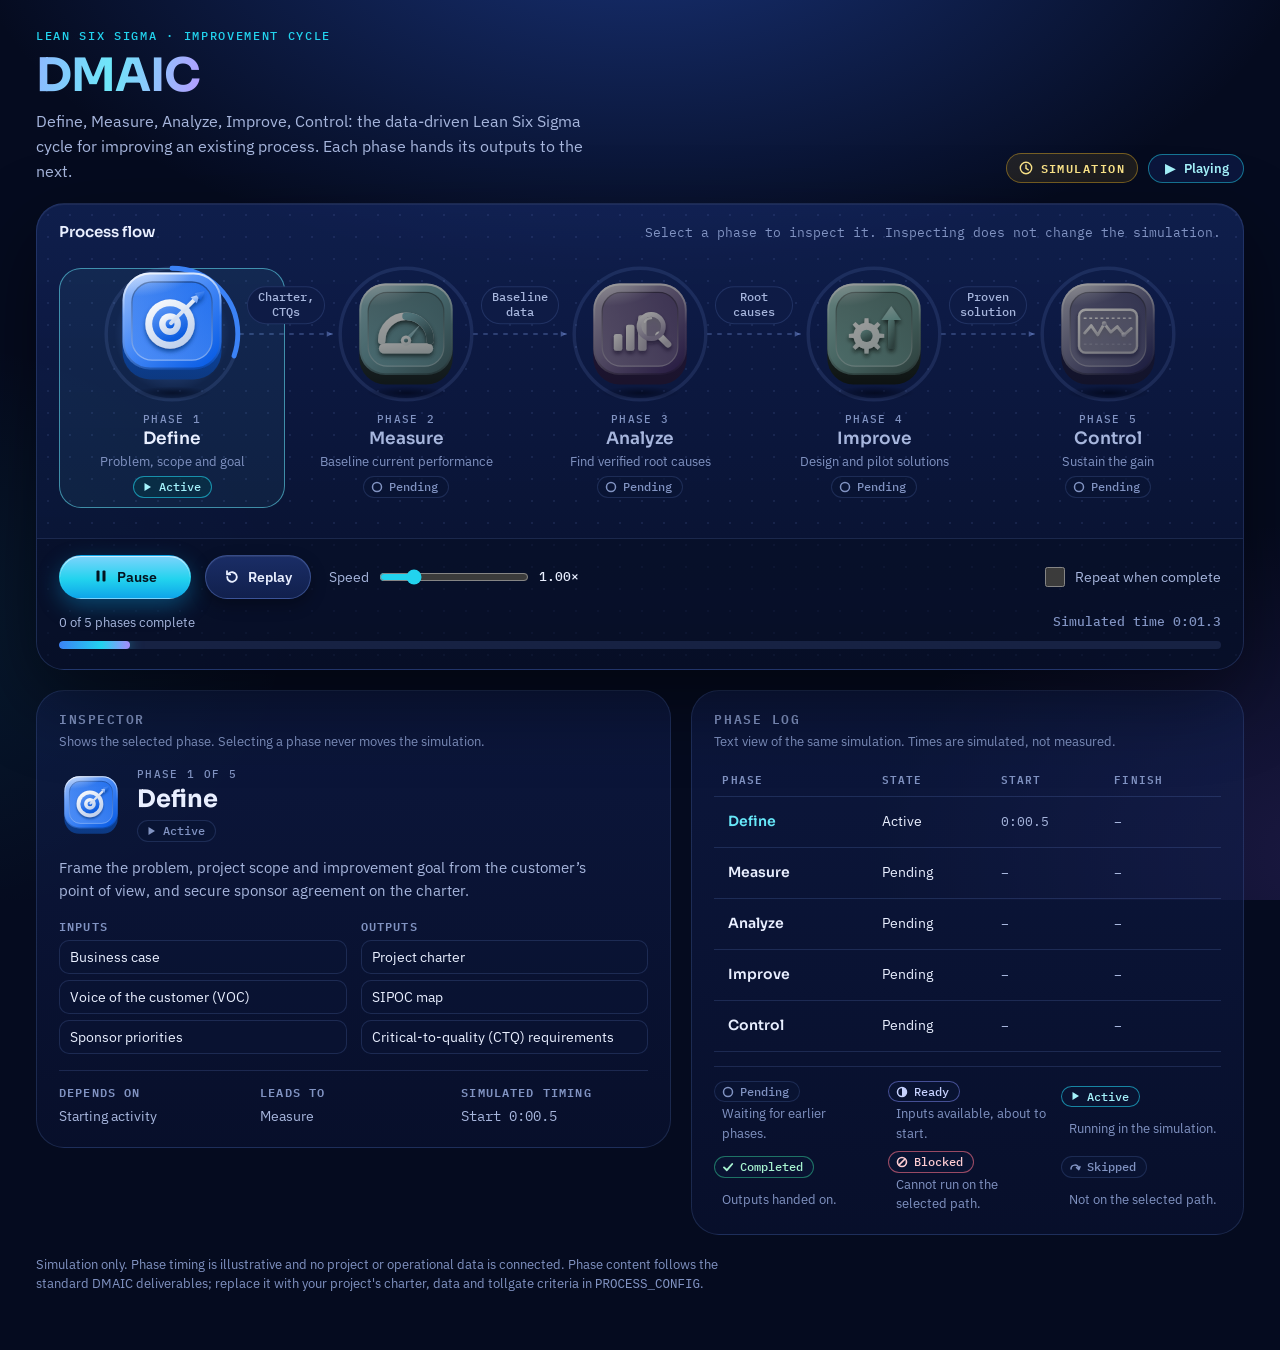
==== dmaic-process.html @ f96b1401 "Add animated DMAIC process simulator Standalone HTML/CSS/SVG/JS page with a validated process config" ====
<!DOCTYPE html>
<html lang="en">
<head>
<meta charset="utf-8">
<meta name="viewport" content="width=device-width, initial-scale=1, viewport-fit=cover">
<title>DMAIC Process Simulator</title>
<meta name="claude:viewport-fit-sides" content="cover">
<meta name="description" content="Interactive, accessible simulation of the Lean Six Sigma DMAIC improvement process.">
<link rel="preconnect" href="https://fonts.googleapis.com">
<link rel="preconnect" href="https://fonts.gstatic.com" crossorigin>
<link rel="stylesheet" href="https://fonts.googleapis.com/css2?family=Sora:wght@500;600;700&family=IBM+Plex+Sans:wght@400;500;600&family=IBM+Plex+Mono:wght@400;500&display=swap">
<style>
/* Layout concept: one dark "instrument" stage holding the process diagram and its transport
   controls, followed by an inspector and a phase log. Single deliberate dark look. */
:root {
  color-scheme: dark;
  --bg-0: #050b1f;
  --bg-1: #0a1640;
  --bg-2: #12286b;
  --surface: rgba(18, 34, 84, 0.55);
  --surface-solid: #0e1b45;
  --surface-raised: #132457;
  --line: rgba(130, 165, 255, 0.16);
  --line-strong: rgba(130, 165, 255, 0.32);
  --fg: #e9efff;
  --fg-muted: #a7b6dd;
  --fg-faint: #8193c2;
  --blue: #3b82f6;
  --cyan: #22d3ee;
  --violet: #8b5cf6;
  --teal: #2dd4bf;
  --indigo: #6366f1;
  --ok: #34d399;
  --warn: #fbbf24;
  --bad: #fb7185;
  --focus: #67e8f9;
  --font-display: "Sora", "Segoe UI", system-ui, -apple-system, sans-serif;
  --font-body: "IBM Plex Sans", "Segoe UI", system-ui, -apple-system, sans-serif;
  --font-mono: "IBM Plex Mono", ui-monospace, "SFMono-Regular", Menlo, Consolas, monospace;
  --radius-lg: 28px;
  --radius-md: 18px;
  --radius-sm: 12px;
  --speed: 1;
}
*, *::before, *::after { box-sizing: border-box; }
html { background: var(--bg-0); }
body {
  margin: 0;
  min-height: 100%;
  color: var(--fg);
  font: 400 15px/1.55 var(--font-body);
  background:
    radial-gradient(1100px 620px at 50% -12%, rgba(41, 84, 196, 0.55) 0%, transparent 62%),
    radial-gradient(800px 560px at 105% 95%, rgba(139, 92, 246, 0.16) 0%, transparent 60%),
    radial-gradient(700px 500px at -10% 70%, rgba(34, 211, 238, 0.08) 0%, transparent 60%),
    var(--bg-0);
  background-attachment: fixed;
  -webkit-font-smoothing: antialiased;
}
.page {
  max-width: 1240px;
  margin: 0 auto;
  padding-block: 28px 56px;
  padding-left: max(16px, env(safe-area-inset-left, 0px));
  padding-right: max(16px, env(safe-area-inset-right, 0px));
  display: grid;
  gap: 20px;
}
.visually-hidden {
  position: absolute !important; width: 1px; height: 1px; padding: 0; margin: -1px;
  overflow: hidden; clip: rect(0 0 0 0); white-space: nowrap; border: 0;
}
:focus-visible { outline: 3px solid var(--focus); outline-offset: 3px; }
[hidden] { display: none !important; }

/* ---------- Header ---------- */
.masthead { display: flex; flex-wrap: wrap; align-items: flex-end; justify-content: space-between; gap: 16px 24px; }
.masthead-text { min-width: 0; max-width: 62ch; }
.eyebrow {
  margin: 0 0 6px; font: 500 12px/1.4 var(--font-mono); letter-spacing: 0.14em; text-transform: uppercase;
  color: var(--cyan);
}
h1 {
  margin: 0; font: 700 clamp(30px, 5vw, 46px)/1.05 var(--font-display); letter-spacing: -0.02em;
  text-wrap: balance;
}
h1 .acronym { background: linear-gradient(100deg, #8fb6ff, #6ee7f9 45%, #b49bff); -webkit-background-clip: text; background-clip: text; color: transparent; }
.lede { margin: 10px 0 0; color: var(--fg-muted); font-size: 16px; }
.masthead-meta { display: flex; flex-wrap: wrap; gap: 10px; align-items: center; }
.sim-badge {
  display: inline-flex; align-items: center; gap: 8px; padding: 7px 12px; border-radius: 999px;
  font: 600 12px/1 var(--font-mono); letter-spacing: 0.12em; text-transform: uppercase;
  color: #fde68a; background: rgba(251, 191, 36, 0.1); border: 1px solid rgba(251, 191, 36, 0.4);
}
.sim-badge svg { width: 14px; height: 14px; }
.status {
  display: inline-flex; align-items: center; gap: 8px; margin: 0; padding: 7px 14px; border-radius: 999px;
  font: 600 13px/1 var(--font-body); background: var(--surface); border: 1px solid var(--line-strong);
}
.status-glyph { font: 700 13px/1 var(--font-mono); min-width: 1em; text-align: center; letter-spacing: -0.1em; }
.status[data-status="playing"] { color: #a5f3fc; border-color: rgba(34, 211, 238, 0.5); }
.status[data-status="paused"] { color: #c7d2fe; }
.status[data-status="waiting"] { color: #fde68a; border-color: rgba(251, 191, 36, 0.5); }
.status[data-status="completed"] { color: #a7f3d0; border-color: rgba(52, 211, 153, 0.55); }
.status[data-status="blocked"], .status[data-status="invalid"] { color: #fecdd3; border-color: rgba(251, 113, 133, 0.6); }

/* ---------- Stage ---------- */
.stage {
  position: relative; border-radius: var(--radius-lg); border: 1px solid var(--line);
  background:
    radial-gradient(rgba(140, 170, 255, 0.10) 1px, transparent 1.3px) 0 0 / 22px 22px,
    linear-gradient(180deg, rgba(22, 42, 104, 0.62), rgba(9, 18, 48, 0.72));
  box-shadow: inset 0 1px 0 rgba(255, 255, 255, 0.06), 0 30px 80px rgba(0, 0, 0, 0.45);
  overflow: hidden;
}
.stage-head {
  display: flex; flex-wrap: wrap; justify-content: space-between; align-items: baseline; gap: 6px 16px;
  padding: 18px 22px 0;
}
.stage-head h2 { margin: 0; font: 600 15px/1.3 var(--font-display); color: var(--fg); }
.stage-head p { margin: 0; color: var(--fg-faint); font: 400 12.5px/1.4 var(--font-mono); }
.diagram-scroll { overflow-x: auto; overflow-y: hidden; }
.diagram { position: relative; margin: 6px 18px 0; min-height: 200px; }
.connectors { position: absolute; inset: 0; width: 100%; height: 100%; overflow: visible; pointer-events: none; }
.conn-base { fill: none; stroke: rgba(130, 160, 240, 0.28); stroke-width: 2; stroke-dasharray: 3 7; stroke-linecap: round; }
.conn-fill { fill: none; stroke: url(#connGrad); stroke-width: 3; stroke-linecap: round; opacity: 0; }
.conn-flow { fill: none; stroke: rgba(190, 240, 255, 0.85); stroke-width: 1.6; stroke-dasharray: 2 14; stroke-linecap: round; opacity: 0; }
.conn[data-state="transit"] .conn-fill { opacity: 1; }
.conn[data-state="transit"] .conn-flow { opacity: 0.9; }
.conn[data-state="transit"] .conn-base { stroke: rgba(130, 200, 255, 0.35); }
.conn[data-state="done"] .conn-base { stroke: rgba(110, 200, 255, 0.55); stroke-dasharray: none; stroke-width: 2.4; }
.conn[data-state="skipped"] .conn-base { stroke: rgba(150, 160, 190, 0.22); stroke-dasharray: 1 9; }
.conn-label {
  position: absolute; transform: translate(-50%, -50%); padding: 3px 9px; border-radius: 999px; white-space: nowrap; text-align: center;
  font: 500 11.5px/1.3 var(--font-mono); color: var(--fg-muted); background: var(--surface-solid); border: 1px solid var(--line);
  pointer-events: none;
}
.conn-label[data-state="skipped"] { color: var(--fg-faint); text-decoration: line-through; }
.conn-label[data-state="transit"], .conn-label[data-state="done"] { color: #bae6fd; border-color: rgba(56, 189, 248, 0.45); }

/* ---------- Nodes ---------- */
.node {
  --icon: 104px;
  position: absolute; display: flex; flex-direction: column; align-items: center; gap: 8px;
  padding: 0 6px 10px; margin: 0; border: 0; border-radius: 22px; background: transparent; color: inherit;
  font: inherit; text-align: center; cursor: pointer; -webkit-tap-highlight-color: transparent;
}
.node.is-row { flex-direction: row; text-align: left; gap: 14px; padding: 0 10px 0 0; align-items: center; }
.node::before {
  content: ""; position: absolute; inset: 4px 0 0; border-radius: inherit; border: 1px solid transparent;
  transition: border-color 200ms, background 200ms;
}
.node:hover::before { border-color: var(--line); background: rgba(120, 160, 255, 0.04); }
.node[aria-pressed="true"]::before { border-color: rgba(103, 232, 249, 0.55); background: rgba(103, 232, 249, 0.06); }
.node-visual { position: relative; flex: none; width: calc(var(--icon) + 28px); height: calc(var(--icon) + 28px); }
.halo {
  position: absolute; inset: -10px; border-radius: 50%; opacity: 0;
  background: radial-gradient(closest-side, var(--node-glow, rgba(59, 130, 246, 0.55)), transparent 72%);
  transition: opacity calc(500ms / var(--speed)) ease;
}
.ring { position: absolute; inset: 0; width: 100%; height: 100%; transform: rotate(-90deg); overflow: visible; }
.ring-track { fill: none; stroke: rgba(140, 170, 255, 0.12); stroke-width: 2.5; }
.ring-progress { fill: none; stroke: var(--node-color, #3b82f6); stroke-width: 3.5; stroke-linecap: round; opacity: 0; transition: opacity calc(300ms / var(--speed)); }
.lift {
  position: absolute; left: 14px; top: 14px; width: var(--icon); height: var(--icon);
  transition: transform calc(520ms / var(--speed)) cubic-bezier(.2, .8, .2, 1), filter calc(520ms / var(--speed)) ease;
  filter: saturate(0.28) brightness(0.62);
}
.float { width: 100%; height: 100%; will-change: transform; }
.float svg { display: block; width: 100%; height: 100%; overflow: visible; }
.ground {
  position: absolute; left: 50%; bottom: 4px; width: calc(var(--icon) * 0.72); height: 14px; margin-left: calc(var(--icon) * -0.36);
  border-radius: 50%; background: radial-gradient(closest-side, rgba(0, 4, 20, 0.7), transparent); transform-origin: center;
}
.badge {
  position: absolute; right: 4px; top: 4px; width: 28px; height: 28px; border-radius: 50%; display: none;
  align-items: center; justify-content: center; border: 2px solid var(--bg-1);
  box-shadow: 0 4px 10px rgba(0, 0, 0, 0.45), inset 0 1px 0 rgba(255, 255, 255, 0.35);
}
.badge svg { width: 14px; height: 14px; }
.node-text { position: relative; display: grid; gap: 3px; justify-items: center; min-width: 0; }
.node.is-row .node-text { justify-items: start; }
.node-kicker { font: 500 11px/1.3 var(--font-mono); letter-spacing: 0.12em; text-transform: uppercase; color: var(--fg-faint); }
.node-name { font: 600 17px/1.2 var(--font-display); color: var(--fg-muted); transition: color 300ms; }
.node-summary { font-size: 12.5px; line-height: 1.4; color: var(--fg-faint); max-width: 22ch; }
.node.is-row .node-summary { max-width: 34ch; }
.chip {
  display: inline-flex; align-items: center; gap: 6px; margin-top: 3px; padding: 3px 10px 3px 7px; border-radius: 999px;
  font: 500 11.5px/1.2 var(--font-mono); color: var(--fg-faint); background: rgba(10, 20, 52, 0.75); border: 1px solid var(--line);
}
.chip svg { width: 12px; height: 12px; flex: none; }

.node[data-state="ready"] .lift { filter: saturate(0.65) brightness(0.86); }
.node[data-state="ready"] .ring-track { stroke: var(--node-color); stroke-dasharray: 4 6; opacity: 0.7; }
.node[data-state="ready"] .chip { color: #c7d2fe; border-color: rgba(129, 140, 248, 0.5); }
.node[data-state="active"] .lift { transform: translateY(-8px) scale(1.06); filter: none; }
.node[data-state="active"] .halo { opacity: 1; }
.node[data-state="active"] .ring-progress { opacity: 1; }
.node[data-state="active"] .node-name { color: var(--fg); }
.node[data-state="active"] .chip { color: #a5f3fc; border-color: rgba(34, 211, 238, 0.6); background: rgba(8, 50, 70, 0.7); }
.node[data-state="completed"] .lift { filter: saturate(0.92) brightness(0.96); }
.node[data-state="completed"] .halo { opacity: 0.22; }
.node[data-state="completed"] .ring-progress { opacity: 0.45; }
.node[data-state="completed"] .node-name { color: var(--fg); }
.node[data-state="completed"] .chip { color: #a7f3d0; border-color: rgba(52, 211, 153, 0.5); }
.node[data-state="completed"] .badge { display: flex; background: linear-gradient(160deg, #6ee7b7, #059669); }
.node[data-state="blocked"] .lift { filter: saturate(0.2) brightness(0.55); }
.node[data-state="blocked"] .ring-track { stroke: var(--bad); stroke-dasharray: 2 5; opacity: 0.8; }
.node[data-state="blocked"] .chip { color: #fecdd3; border-color: rgba(251, 113, 133, 0.6); }
.node[data-state="blocked"] .badge { display: flex; background: linear-gradient(160deg, #fda4af, #e11d48); }
.node[data-state="skipped"] { opacity: 0.55; }
.node[data-state="skipped"] .lift { filter: grayscale(1) brightness(0.5); }
.node[data-state="skipped"] .node-name { text-decoration: line-through; text-decoration-color: rgba(167, 182, 221, 0.6); }
.node[data-state="skipped"] .badge { display: flex; background: linear-gradient(160deg, #94a3b8, #475569); }

/* ---------- Transport ---------- */
.transport {
  display: grid; gap: 14px; padding: 16px 22px 20px; margin-top: 6px;
  border-top: 1px solid var(--line); background: rgba(6, 13, 36, 0.55);
}
.controls { display: flex; flex-wrap: wrap; align-items: center; gap: 10px 14px; }
.btn {
  display: inline-flex; align-items: center; justify-content: center; gap: 8px; min-height: 44px; min-width: 44px;
  padding: 0 18px; border-radius: 999px; border: 1px solid var(--line-strong); cursor: pointer;
  font: 600 14px/1 var(--font-body); color: var(--fg); background: linear-gradient(180deg, #1a2d66, #11204d);
  box-shadow: inset 0 1px 0 rgba(255, 255, 255, 0.08), 0 6px 16px rgba(0, 0, 0, 0.3);
  transition: transform 120ms, border-color 160ms, background 160ms;
}
.btn svg { width: 16px; height: 16px; flex: none; }
.btn:hover:not(:disabled) { border-color: rgba(103, 232, 249, 0.55); }
.btn:active:not(:disabled) { transform: translateY(1px); }
.btn:disabled { opacity: 0.45; cursor: not-allowed; }
.btn-primary {
  min-width: 132px; color: #04131f; border-color: transparent;
  background: linear-gradient(180deg, #7dd3fc 0%, #22d3ee 55%, #0ea5e9 100%);
  box-shadow: inset 0 1px 0 rgba(255, 255, 255, 0.6), 0 8px 22px rgba(14, 165, 233, 0.35);
}
.btn-primary:hover:not(:disabled) { border-color: transparent; filter: brightness(1.06); }
.speed { display: flex; align-items: center; gap: 10px; min-height: 44px; padding: 0 4px; }
.speed label, .toggle span { font-size: 13.5px; color: var(--fg-muted); }
.speed input[type="range"] { width: 150px; accent-color: var(--cyan); min-height: 44px; margin: 0; cursor: pointer; }
.speed output { min-width: 4.2ch; font: 500 13px/1 var(--font-mono); color: var(--fg); font-variant-numeric: tabular-nums; }
.toggle { display: inline-flex; align-items: center; gap: 10px; min-height: 44px; cursor: pointer; }
.toggle input { width: 20px; height: 20px; accent-color: var(--cyan); margin: 0; cursor: pointer; }
.spacer { flex: 1 1 auto; }
.progress { display: grid; gap: 8px; }
.progress-head { display: flex; flex-wrap: wrap; justify-content: space-between; gap: 4px 16px; font-size: 13px; color: var(--fg-muted); }
.clock { font: 500 12.5px/1.4 var(--font-mono); color: var(--fg-faint); font-variant-numeric: tabular-nums; }
.progress-track { position: relative; height: 8px; border-radius: 999px; background: rgba(120, 150, 230, 0.14); overflow: hidden; }
.progress-fill {
  position: absolute; inset: 0 auto 0 0; width: 0%; border-radius: inherit;
  background: linear-gradient(90deg, #3b82f6, #22d3ee 60%, #a78bfa);
  box-shadow: 0 0 14px rgba(34, 211, 238, 0.55);
}
.decision {
  display: grid; gap: 10px; padding: 14px 16px; border-radius: var(--radius-sm);
  background: rgba(251, 191, 36, 0.08); border: 1px solid rgba(251, 191, 36, 0.42);
}
.decision h3 { margin: 0; font: 600 14.5px/1.3 var(--font-display); color: #fde68a; }
.decision p { margin: 0; color: var(--fg-muted); font-size: 14px; }
.decision-options { display: flex; flex-wrap: wrap; gap: 10px; }
.completion {
  display: flex; flex-wrap: wrap; align-items: center; gap: 10px 16px; padding: 12px 16px; border-radius: var(--radius-sm);
  background: rgba(52, 211, 153, 0.08); border: 1px solid rgba(52, 211, 153, 0.42); color: #d1fae5; font-size: 14px;
}
.completion strong { font-family: var(--font-display); }
.blocked-note {
  padding: 12px 16px; border-radius: var(--radius-sm); background: rgba(251, 113, 133, 0.08);
  border: 1px solid rgba(251, 113, 133, 0.45); color: #ffe4e6; font-size: 14px;
}
.blocked-note ul { margin: 6px 0 0; padding-left: 20px; }

/* ---------- Error panel ---------- */
.error-panel {
  margin: 18px 22px; padding: 18px 20px; border-radius: var(--radius-md);
  background: rgba(251, 113, 133, 0.08); border: 1px solid rgba(251, 113, 133, 0.5);
}
.error-panel h2 { margin: 0 0 6px; font: 600 16px/1.3 var(--font-display); color: #fecdd3; }
.error-panel p { margin: 0 0 8px; color: var(--fg-muted); }
.error-panel ul { margin: 0; padding-left: 20px; color: #ffe4e6; font-size: 14px; }
.error-panel li + li { margin-top: 4px; }

/* ---------- Detail grid ---------- */
.details { display: grid; grid-template-columns: minmax(0, 1.15fr) minmax(0, 1fr); gap: 20px; align-items: start; }
.panel {
  min-width: 0; padding: 20px 22px; border-radius: var(--radius-lg); border: 1px solid var(--line);
  background: linear-gradient(180deg, rgba(18, 34, 84, 0.55), rgba(10, 20, 52, 0.55));
}
.panel h2 { margin: 0; font: 600 13px/1.3 var(--font-mono); letter-spacing: 0.12em; text-transform: uppercase; color: var(--fg-faint); }
.panel-note { margin: 4px 0 0; font-size: 12.5px; color: var(--fg-faint); }
.inspector-head { display: flex; align-items: center; gap: 14px; margin-top: 16px; }
.inspector-icon { width: 64px; height: 64px; flex: none; }
.inspector-icon svg { width: 100%; height: 100%; overflow: visible; }
.inspector-title { min-width: 0; display: grid; gap: 4px; }
.inspector-title h3 { margin: 0; font: 700 24px/1.15 var(--font-display); letter-spacing: -0.01em; }
.inspector-desc { margin: 14px 0 0; color: var(--fg-muted); max-width: 62ch; }
.io-grid { display: grid; grid-template-columns: repeat(2, minmax(0, 1fr)); gap: 14px; margin-top: 16px; }
.io-grid h4, .rel h4 { margin: 0 0 6px; font: 600 11.5px/1.3 var(--font-mono); letter-spacing: 0.1em; text-transform: uppercase; color: var(--fg-faint); }
.io-grid ul { margin: 0; padding: 0; list-style: none; display: grid; gap: 6px; }
.io-grid li {
  padding: 7px 10px; border-radius: 10px; font-size: 13.5px; line-height: 1.35;
  background: rgba(10, 20, 52, 0.6); border: 1px solid var(--line);
}
.rel { display: grid; grid-template-columns: repeat(3, minmax(0, 1fr)); gap: 14px; margin-top: 16px; padding-top: 14px; border-top: 1px solid var(--line); }
.rel p { margin: 0; font-size: 13.5px; color: var(--fg-muted); }
.rel .mono { font-family: var(--font-mono); font-variant-numeric: tabular-nums; }
.log-wrap { margin-top: 12px; overflow-x: auto; }
table { width: 100%; border-collapse: collapse; font-size: 13.5px; }
th, td { padding: 9px 8px; text-align: left; border-bottom: 1px solid var(--line); vertical-align: middle; }
th { font: 600 11px/1.3 var(--font-mono); letter-spacing: 0.1em; text-transform: uppercase; color: var(--fg-faint); }
td.mono { font-family: var(--font-mono); font-size: 12.5px; color: var(--fg-muted); font-variant-numeric: tabular-nums; white-space: nowrap; }
.log-btn {
  display: inline-flex; align-items: center; min-height: 44px; padding: 0 6px; margin: -6px 0; border: 0; border-radius: 8px;
  background: none; color: var(--fg); font: 600 14px/1.2 var(--font-display); cursor: pointer; text-align: left;
}
.log-btn:hover { color: #a5f3fc; }
.log-btn[aria-current="true"] { color: #67e8f9; }
.legend { display: grid; grid-template-columns: repeat(auto-fit, minmax(150px, 1fr)); gap: 8px 14px; margin: 14px 0 0; padding: 14px 0 0; border-top: 1px solid var(--line); }
.legend div { display: grid; grid-template-columns: auto 1fr; gap: 2px 8px; align-items: center; }
.legend dt { display: contents; }
.legend dd { margin: 0; grid-column: 2; font-size: 12.5px; color: var(--fg-faint); }
.legend .chip { margin: 0; grid-column: 1 / -1; justify-self: start; }
.legend .chip[data-state="ready"] { color: #c7d2fe; border-color: rgba(129, 140, 248, 0.5); }
.legend .chip[data-state="active"] { color: #a5f3fc; border-color: rgba(34, 211, 238, 0.6); }
.legend .chip[data-state="completed"] { color: #a7f3d0; border-color: rgba(52, 211, 153, 0.5); }
.legend .chip[data-state="blocked"] { color: #fecdd3; border-color: rgba(251, 113, 133, 0.6); }
.legend .chip[data-state="skipped"] { color: var(--fg-faint); }
.footnote { margin: 0; font-size: 12.5px; color: var(--fg-faint); max-width: 90ch; }

@media (max-width: 900px) {
  .details { grid-template-columns: minmax(0, 1fr); }
}
@media (max-width: 640px) {
  .stage-head { padding: 16px 16px 0; }
  .diagram { margin: 6px 12px 0; }
  .transport { padding: 14px 16px 18px; }
  .panel { padding: 18px 16px; }
  .speed { flex: 1 1 100%; }
  .speed input[type="range"] { flex: 1 1 auto; width: auto; }
  .rel { grid-template-columns: minmax(0, 1fr); }
  .btn-primary { flex: 1 1 auto; }
}
@media (max-width: 420px) {
  .io-grid { grid-template-columns: minmax(0, 1fr); }
}
@media (prefers-reduced-motion: reduce) {
  .lift, .halo, .ring-progress, .btn, .node-name { transition: none !important; }
}
</style>
</head>
<body>
<div class="page">
  <header class="masthead">
    <div class="masthead-text">
      <p class="eyebrow">Lean Six Sigma · Improvement cycle</p>
      <h1 id="process-title"><span class="acronym">DMAIC</span></h1>
      <p class="lede" id="process-desc"></p>
    </div>
    <div class="masthead-meta">
      <span class="sim-badge" title="Example timings only. Not connected to project data.">
        <svg viewBox="0 0 16 16" aria-hidden="true"><circle cx="8" cy="8" r="6.5" fill="none" stroke="currentColor" stroke-width="1.6"/><path d="M8 4.5v4l2.6 1.6" fill="none" stroke="currentColor" stroke-width="1.6" stroke-linecap="round"/></svg>
        Simulation
      </span>
      <p class="status" id="status" data-status="ready"><span class="status-glyph" aria-hidden="true">○</span><span id="status-text">Ready</span></p>
    </div>
  </header>

  <main class="stage" aria-labelledby="stage-title">
    <div class="stage-head">
      <h2 id="stage-title">Process flow</h2>
      <p id="stage-hint">Select a phase to inspect it. Inspecting does not change the simulation.</p>
    </div>
    <div id="error-panel" class="error-panel" role="alert" hidden>
      <h2>This process configuration cannot be animated</h2>
      <p>Fix the following problems in <code>PROCESS_CONFIG</code>, then reload the page.</p>
      <ul id="error-list"></ul>
    </div>
    <div class="diagram-scroll">
      <div class="diagram" id="diagram" role="group" aria-labelledby="stage-title" aria-describedby="flow-summary">
        <svg class="connectors" id="connectors" aria-hidden="true" focusable="false"></svg>
      </div>
    </div>
    <p class="visually-hidden" id="flow-summary"></p>

    <div class="transport">
      <div class="controls" role="group" aria-label="Playback controls">
        <button type="button" class="btn btn-primary" id="btn-play"><span id="btn-play-icon" aria-hidden="true"></span><span id="btn-play-label">Play</span></button>
        <button type="button" class="btn" id="btn-replay"><svg viewBox="0 0 16 16" aria-hidden="true"><path d="M3.2 8a4.8 4.8 0 1 0 1.5-3.5" fill="none" stroke="currentColor" stroke-width="1.8" stroke-linecap="round"/><path d="M3 2.2v3.2h3.2" fill="none" stroke="currentColor" stroke-width="1.8" stroke-linecap="round" stroke-linejoin="round"/></svg><span>Replay</span></button>
        <div class="speed">
          <label for="speed">Speed</label>
          <input type="range" id="speed" min="0.5" max="3" step="0.25" value="1" aria-valuetext="1 times">
          <output id="speed-out" for="speed">1.00×</output>
        </div>
        <span class="spacer"></span>
        <label class="toggle"><input type="checkbox" id="loop"><span>Repeat when complete</span></label>
      </div>
      <div class="progress">
        <div class="progress-head">
          <span id="progress-label">0 of 5 phases complete</span>
          <span class="clock" id="clock" aria-hidden="true">Simulated time 0:00.0</span>
        </div>
        <div class="progress-track" id="progress-track" role="progressbar" aria-labelledby="progress-label" aria-valuemin="0" aria-valuemax="100" aria-valuenow="0">
          <div class="progress-fill" id="progress-fill"></div>
        </div>
      </div>
      <section class="decision" id="decision" role="group" aria-labelledby="decision-title" hidden>
        <h3 id="decision-title">Decision required</h3>
        <p id="decision-prompt"></p>
        <div class="decision-options" id="decision-options"></div>
      </section>
      <div class="completion" id="completion" hidden>
        <svg viewBox="0 0 20 20" width="20" height="20" aria-hidden="true"><circle cx="10" cy="10" r="9" fill="#10b981"/><path d="M6 10.4l2.6 2.6L14 7.4" fill="none" stroke="#ecfdf5" stroke-width="2" stroke-linecap="round" stroke-linejoin="round"/></svg>
        <span id="completion-text"></span>
      </div>
      <div class="blocked-note" id="blocked-note" hidden></div>
    </div>
  </main>

  <div class="details">
    <section class="panel" aria-labelledby="inspector-title">
      <h2 id="inspector-title">Inspector</h2>
      <p class="panel-note">Shows the selected phase. Selecting a phase never moves the simulation.</p>
      <div id="inspector-body"></div>
    </section>
    <section class="panel" aria-labelledby="log-title">
      <h2 id="log-title">Phase log</h2>
      <p class="panel-note">Text view of the same simulation. Times are simulated, not measured.</p>
      <div class="log-wrap">
        <table>
          <caption class="visually-hidden">Phase states and simulated start and finish times</caption>
          <thead><tr><th scope="col">Phase</th><th scope="col">State</th><th scope="col">Start</th><th scope="col">Finish</th></tr></thead>
          <tbody id="log-body"></tbody>
        </table>
      </div>
      <dl class="legend" id="legend"></dl>
    </section>
  </div>

  <p class="footnote">Simulation only. Phase timing is illustrative and no project or operational data is connected. Phase content follows the standard DMAIC deliverables; replace it with your project's charter, data and tollgate criteria in <code>PROCESS_CONFIG</code>.</p>
</div>
<div class="visually-hidden" id="announcer" aria-live="polite" aria-atomic="true"></div>

<script>
'use strict';
/* =====================================================================
   1. PROCESS CONFIGURATION  (single source of truth; edit here)
   ---------------------------------------------------------------------
   activities[]  id (unique, stable), name, type ("phase" | "task" | "decision" | "start" | "end" | "subprocess"),
                 description, summary (short label under the icon), inputs[], outputs[],
                 icon { glyph: "target"|"gauge"|"analyze"|"improve"|"control"|"design"|"automate"|"optimize"|"generic", color: "#rrggbb" },
                 join ("and" = wait for every incoming path, "or" = wait for every live path) when it has 2+ incoming connections,
                 decision { mode: "user" | "config", choose: "<connection id>", prompt } for type "decision",
                 durationMs (optional per-activity simulated duration).
   connections[] id (unique), source, target, label (optional), condition (only on decision outputs).
   process       name, description, flowType ("linear"|"circular"|"branched"|"parallel"|"mixed"),
                 start[], completion { mode: "all"|"any", activities[] },
                 loop { mode: "stop"|"restart", maxCycles: null|n, restartDelayMs },
                 animation { speed 0.5..3, activityMs, transitionMs, readyMs }.
   ===================================================================== */
const PROCESS_CONFIG = {
  process: {
    name: 'DMAIC',
    description: 'Define, Measure, Analyze, Improve, Control: the data-driven Lean Six Sigma cycle for improving an existing process. Each phase hands its outputs to the next.',
    flowType: 'linear',
    start: ['define'],
    completion: { mode: 'all', activities: ['control'] },
    loop: { mode: 'stop', maxCycles: null, restartDelayMs: 2400 },
    animation: { speed: 1, activityMs: 2800, transitionMs: 1300, readyMs: 450 }
  },
  activities: [
    {
      id: 'define', name: 'Define', type: 'phase',
      summary: 'Problem, scope and goal',
      description: 'Frame the problem, project scope and improvement goal from the customer’s point of view, and secure sponsor agreement on the charter.',
      inputs: ['Business case', 'Voice of the customer (VOC)', 'Sponsor priorities'],
      outputs: ['Project charter', 'SIPOC map', 'Critical-to-quality (CTQ) requirements'],
      icon: { glyph: 'target', color: '#3b82f6' }
    },
    {
      id: 'measure', name: 'Measure', type: 'phase',
      summary: 'Baseline current performance',
      description: 'Establish how the process performs today, using a measurement system that has been shown to be reliable.',
      inputs: ['Project charter', 'CTQ requirements', 'SIPOC map'],
      outputs: ['Data collection plan', 'Measurement system analysis (Gage R&R)', 'Baseline capability (sigma level, DPMO)'],
      icon: { glyph: 'gauge', color: '#06b6d4' }
    },
    {
      id: 'analyze', name: 'Analyze', type: 'phase',
      summary: 'Find verified root causes',
      description: 'Identify the sources of defects and variation and confirm the critical root causes with data.',
      inputs: ['Baseline data', 'Detailed process map'],
      outputs: ['Cause-and-effect (fishbone) analysis', 'Hypothesis test results', 'Verified root causes'],
      icon: { glyph: 'analyze', color: '#8b5cf6' }
    },
    {
      id: 'improve', name: 'Improve', type: 'phase',
      summary: 'Design and pilot solutions',
      description: 'Develop, test and implement solutions that remove the verified root causes, and confirm the gain against the baseline.',
      inputs: ['Verified root causes', 'Baseline capability'],
      outputs: ['Selected solutions', 'Solution FMEA', 'Pilot results', 'Implementation plan'],
      icon: { glyph: 'improve', color: '#14b8a6' }
    },
    {
      id: 'control', name: 'Control', type: 'phase',
      summary: 'Sustain the gain',
      description: 'Lock in the improvement with monitoring and standard work, then hand the process back to its owner.',
      inputs: ['Implemented solution', 'Pilot results'],
      outputs: ['Control plan', 'SPC control charts', 'Standard work and owner handoff'],
      icon: { glyph: 'control', color: '#6366f1' }
    }
  ],
  connections: [
    { id: 'c-define-measure', source: 'define', target: 'measure', label: 'Charter, CTQs' },
    { id: 'c-measure-analyze', source: 'measure', target: 'analyze', label: 'Baseline data' },
    { id: 'c-analyze-improve', source: 'analyze', target: 'improve', label: 'Root causes' },
    { id: 'c-improve-control', source: 'improve', target: 'control', label: 'Proven solution' }
  ]
};

/* =====================================================================
   2. VALIDATION
   ===================================================================== */
const ACTIVITY_TYPES = ['phase', 'task', 'decision', 'start', 'end', 'subprocess'];
const FLOW_TYPES = ['linear', 'circular', 'branched', 'parallel', 'mixed'];
const JOIN_RULES = ['and', 'or'];
const isText = v => typeof v === 'string' && v.trim().length > 0;

function validateConfig(cfg) {
  const errors = [];
  const warnings = [];
  const err = m => errors.push(m);
  if (!cfg || typeof cfg !== 'object') return { valid: false, errors: ['The configuration is missing or is not an object.'], warnings };
  const p = cfg.process && typeof cfg.process === 'object' ? cfg.process : (err('The "process" section is missing.'), {});
  if (!isText(p.name)) err('process.name is required.');
  if (!FLOW_TYPES.includes(p.flowType)) err(`process.flowType must be one of: ${FLOW_TYPES.join(', ')}.`);
  const acts = Array.isArray(cfg.activities) ? cfg.activities : (err('"activities" must be an array.'), []);
  const conns = Array.isArray(cfg.connections) ? cfg.connections : (err('"connections" must be an array.'), []);
  if (Array.isArray(cfg.activities) && !acts.length) err('At least one activity is required.');

  const byId = new Map();
  acts.forEach((a, i) => {
    if (!a || !isText(a.id)) { err(`Activity #${i + 1} has no id.`); return; }
    if (byId.has(a.id)) { err(`Duplicate activity id "${a.id}".`); return; }
    byId.set(a.id, a);
    if (!isText(a.name)) err(`Activity "${a.id}" has no name.`);
    if (!ACTIVITY_TYPES.includes(a.type)) err(`Activity "${a.id}" has unsupported type "${a.type}". Use one of: ${ACTIVITY_TYPES.join(', ')}.`);
    if (a.join !== undefined && !JOIN_RULES.includes(a.join)) err(`Activity "${a.id}" has unsupported merge rule "${a.join}". Use "and" or "or".`);
    if (a.durationMs !== undefined && !(typeof a.durationMs === 'number' && a.durationMs > 0)) err(`Activity "${a.id}" has an invalid durationMs.`);
    ['inputs', 'outputs'].forEach(k => { if (a[k] !== undefined && !Array.isArray(a[k])) err(`Activity "${a.id}" ${k} must be a list.`); });
  });

  const inc = new Map(); const out = new Map();
  byId.forEach((_, id) => { inc.set(id, []); out.set(id, []); });
  const connIds = new Set(); const pairs = new Set();
  conns.forEach((c, i) => {
    if (!c || !isText(c.id)) { err(`Connection #${i + 1} has no id.`); return; }
    if (connIds.has(c.id)) { err(`Duplicate connection id "${c.id}".`); return; }
    connIds.add(c.id);
    if (byId.has(c.id)) err(`Connection id "${c.id}" is also used by an activity. Identifiers must be unique.`);
    let ok = true;
    if (!byId.has(c.source)) { err(`Connection "${c.id}" references missing source activity "${c.source}".`); ok = false; }
    if (!byId.has(c.target)) { err(`Connection "${c.id}" references missing target activity "${c.target}".`); ok = false; }
    if (ok && c.source === c.target) { err(`Connection "${c.id}" connects "${c.source}" to itself.`); ok = false; }
    if (ok) {
      const key = c.source + '→' + c.target;
      if (pairs.has(key)) err(`Connection "${c.id}" duplicates an existing connection from "${c.source}" to "${c.target}".`);
      pairs.add(key);
      out.get(c.source).push(c); inc.get(c.target).push(c);
    }
  });

  const start = Array.isArray(p.start) ? p.start : [];
  if (!start.length) err('process.start must list at least one starting activity.');
  start.forEach(id => {
    if (!byId.has(id)) err(`Starting activity "${id}" does not exist.`);
    else if (inc.get(id).length) err(`Starting activity "${id}" has incoming connections. A starting activity cannot depend on other activities.`);
  });

  byId.forEach((a, id) => {
    const o = out.get(id); const n = inc.get(id);
    if (a.type === 'decision') {
      const d = a.decision || {};
      if (o.length < 2) err(`Decision "${id}" needs at least two outgoing connections.`);
      if (!['user', 'config'].includes(d.mode)) err(`Decision "${id}" must set decision.mode to "user" (viewer chooses) or "config" (fixed outcome).`);
      if (d.mode === 'config' && !o.some(c => c.id === d.choose)) err(`Decision "${id}" uses mode "config" but decision.choose ("${d.choose}") is not one of its outgoing connections.`);
      o.forEach(c => { if (!isText(c.condition) && !isText(c.label)) err(`Connection "${c.id}" leaves decision "${id}" but has no condition or label, so the outcome cannot be shown.`); });
    } else {
      if (a.decision) err(`Activity "${id}" defines decision rules but its type is "${a.type}", not "decision".`);
      o.forEach(c => { if (c.condition !== undefined) err(`Unsupported decision condition on "${c.id}": conditions are only allowed on connections leaving a decision activity.`); });
    }
    if (n.length > 1 && !JOIN_RULES.includes(a.join)) err(`Activity "${id}" merges ${n.length} incoming connections but has no merge rule. Set join to "and" (wait for all) or "or" (wait for every live path).`);
    if (n.length <= 1 && a.join !== undefined) warnings.push(`Activity "${id}" defines a merge rule but has fewer than two incoming connections.`);
  });

  // Cycle detection (Kahn). Repetition is expressed with process.loop, never with circular dependencies.
  if (byId.size) {
    const indeg = new Map(); byId.forEach((_, id) => indeg.set(id, inc.get(id).length));
    const queue = [...indeg].filter(([, d]) => d === 0).map(([id]) => id); let seen = 0;
    while (queue.length) { const id = queue.shift(); seen++; out.get(id).forEach(c => { indeg.set(c.target, indeg.get(c.target) - 1); if (indeg.get(c.target) === 0) queue.push(c.target); }); }
    if (seen < byId.size) {
      const cyc = [...indeg].filter(([, d]) => d > 0).map(([id]) => `"${id}"`);
      err(`Circular dependency between ${cyc.join(', ')}. Use process.loop to repeat a process instead of connecting it back to itself.`);
    }
    // Reachability
    const reach = new Set(); const stack = start.filter(id => byId.has(id));
    while (stack.length) { const id = stack.pop(); if (reach.has(id)) continue; reach.add(id); out.get(id).forEach(c => stack.push(c.target)); }
    byId.forEach((_, id) => { if (!reach.has(id)) err(`Activity "${id}" is unreachable from the starting activities.`); });
  }

  const comp = p.completion || {};
  if (!['all', 'any'].includes(comp.mode)) err('process.completion.mode must be "all" or "any".');
  if (!Array.isArray(comp.activities) || !comp.activities.length) err('process.completion.activities must name at least one activity.');
  else comp.activities.forEach(id => {
    if (!byId.has(id)) err(`Completion activity "${id}" does not exist.`);
    else if (out.get(id).length) err(`Completion activity "${id}" has outgoing connections. Completion must name terminal activities.`);
  });

  const loop = p.loop || {};
  if (!['stop', 'restart'].includes(loop.mode)) err('process.loop.mode must be "stop" or "restart".');
  if (loop.maxCycles !== undefined && loop.maxCycles !== null && !(Number.isInteger(loop.maxCycles) && loop.maxCycles > 0)) err('process.loop.maxCycles must be null (unlimited) or a positive whole number.');
  if (loop.mode === 'stop' && loop.maxCycles) err('Conflicting loop rules: loop.mode is "stop" but loop.maxCycles is set.');
  if (p.flowType === 'circular' && loop.mode !== 'restart') err(`Conflicting rules: flowType "circular" requires loop.mode "restart", but it is "${loop.mode}".`);
  if (p.flowType === 'linear') {
    if (start.length > 1) err('Conflicting rules: flowType "linear" allows only one starting activity.');
    byId.forEach((_, id) => { if (out.get(id).length > 1 || inc.get(id).length > 1) err(`Conflicting rules: flowType "linear" but activity "${id}" branches or merges. Use "branched", "parallel" or "mixed".`); });
  }

  const an = p.animation || {};
  if (!(typeof an.speed === 'number' && an.speed >= 0.5 && an.speed <= 3)) err('process.animation.speed must be a number from 0.5 to 3.');
  if (!(an.activityMs > 0)) err('process.animation.activityMs must be greater than 0.');
  if (!(an.transitionMs > 0)) err('process.animation.transitionMs must be greater than 0.');
  if (!(an.readyMs >= 0)) err('process.animation.readyMs must be 0 or greater.');
  return { valid: errors.length === 0, errors, warnings };
}

/* =====================================================================
   3. EXECUTION ENGINE  (pure logic; no timing, no DOM)
   ===================================================================== */
class ProcessEngine {
  constructor(cfg) {
    this.cfg = cfg;
    this.acts = new Map(cfg.activities.map(a => [a.id, a]));
    this.conns = new Map(cfg.connections.map(c => [c.id, c]));
    this.out = new Map(); this.inc = new Map();
    this.acts.forEach((_, id) => { this.out.set(id, []); this.inc.set(id, []); });
    cfg.connections.forEach(c => { this.out.get(c.source).push(c); this.inc.get(c.target).push(c); });
    this.reset();
  }
  reset() {
    this.events = [];
    this.actState = new Map(); this.connState = new Map();
    this.pendingDecisions = new Set(); this.choices = new Map(); this.blockReasons = new Map();
    this.acts.forEach((_, id) => this.actState.set(id, 'pending'));
    this.conns.forEach((_, id) => this.connState.set(id, 'idle'));
    this.events.push({ kind: 'reset' });
    this.cfg.process.start.forEach(id => this._set(id, 'ready'));
  }
  drainEvents() { const e = this.events; this.events = []; return e; }
  _set(id, s) { const from = this.actState.get(id); if (from === s) return; this.actState.set(id, s); this.events.push({ kind: 'activity', id, from, to: s }); }
  _setConn(id, s) { const from = this.connState.get(id); if (from === s) return; this.connState.set(id, s); this.events.push({ kind: 'connection', id, from, to: s }); }
  start(id) {
    if (this.actState.get(id) !== 'ready') throw new Error(`Cannot start "${id}": it is ${this.actState.get(id)}.`);
    this._set(id, 'active');
  }
  complete(id) {
    if (this.actState.get(id) !== 'active') throw new Error(`Cannot complete "${id}": it is ${this.actState.get(id)}.`);
    this._set(id, 'completed');
    const outs = this.out.get(id);
    if (!outs.length) return;
    const a = this.acts.get(id);
    if (a.type === 'decision') {
      if (a.decision.mode === 'config') this._route(id, a.decision.choose);
      else { this.pendingDecisions.add(id); this.events.push({ kind: 'decision', id }); }
    } else {
      outs.forEach(c => this._setConn(c.id, 'transit'));
    }
  }
  choose(id, connId) {
    if (!this.pendingDecisions.has(id)) throw new Error(`"${id}" is not waiting for a decision.`);
    if (!this.out.get(id).some(c => c.id === connId)) throw new Error(`"${connId}" is not an outcome of "${id}".`);
    this.pendingDecisions.delete(id);
    this._route(id, connId);
  }
  _route(id, connId) {
    this.choices.set(id, connId);
    this.out.get(id).forEach(c => { if (c.id === connId) this._setConn(c.id, 'transit'); });
    this.out.get(id).forEach(c => { if (c.id !== connId) { this._setConn(c.id, 'skipped'); this._evaluate(c.target); } });
  }
  arrive(connId) {
    if (this.connState.get(connId) !== 'transit') throw new Error(`Connection "${connId}" is not in transit.`);
    this._setConn(connId, 'done');
    this._evaluate(this.conns.get(connId).target);
  }
  _evaluate(id) {
    if (this.actState.get(id) !== 'pending') return;
    const ins = this.inc.get(id);
    const states = ins.map(c => this.connState.get(c.id));
    const done = states.filter(s => s === 'done').length;
    const skipped = states.filter(s => s === 'skipped').length;
    if (skipped === ins.length) {
      this._set(id, 'skipped');
      this.out.get(id).forEach(c => { this._setConn(c.id, 'skipped'); this._evaluate(c.target); });
      return;
    }
    const join = this.acts.get(id).join || 'and';
    if (join === 'and') {
      if (done === ins.length) this._set(id, 'ready');
      else if (skipped > 0) {
        const missing = ins.filter(c => this.connState.get(c.id) === 'skipped').map(c => this.acts.get(c.source).name);
        this.blockReasons.set(id, `waits for all predecessors (AND merge), but ${missing.join(', ')} will not run on the selected path`);
        this._set(id, 'blocked');
      }
    } else if (done > 0 && done + skipped === ins.length) {
      this._set(id, 'ready');
    }
  }
  hasWork() {
    for (const s of this.actState.values()) if (s === 'ready' || s === 'active') return true;
    for (const s of this.connState.values()) if (s === 'transit') return true;
    return false;
  }
  completionMet() {
    const c = this.cfg.process.completion;
    const st = c.activities.map(id => this.actState.get(id));
    return c.mode === 'all' ? st.every(s => s === 'completed') : st.some(s => s === 'completed');
  }
  status() {
    if (this.hasWork()) return 'running';
    if (this.pendingDecisions.size) return 'waiting';
    if (this.completionMet()) return 'completed';
    return 'blocked';
  }
  countableIds() { return [...this.acts.keys()].filter(id => this.actState.get(id) !== 'skipped'); }
}

/* =====================================================================
   4. PLAYBACK CONTROLLER  (one logical clock drives every process animation)
   ===================================================================== */
class PlaybackController {
  constructor(engine, cfg, onEvents) {
    this.engine = engine; this.cfg = cfg; this.onEvents = onEvents;
    const an = cfg.process.animation;
    this.readyMs = an.readyMs; this.activityMs = an.activityMs; this.transitionMs = an.transitionMs;
    this.speed = an.speed;
    this.loopMode = cfg.process.loop.mode;
    this.maxCycles = cfg.process.loop.maxCycles || null;
    this.restartDelayMs = cfg.process.loop.restartDelayMs || 2000;
    this.order = new Map(cfg.activities.map((a, i) => [a.id, i]));
    this.connOrder = new Map(cfg.connections.map((c, i) => [c.id, i]));
    this.cycle = 1;
    this.reset();
  }
  reset() {
    this.t = 0; this.now = 0; this.playing = false;
    this.readyAt = new Map(); this.activeAt = new Map(); this.transitAt = new Map();
    this.history = new Map();
    this.completedAt = null; this.restartAt = null; this.engineStatus = 'running';
    this.engine.reset();
    this._ingest();
  }
  replay() { this.cycle = 1; this.reset(); }
  durationOf(id) { return this.engine.acts.get(id).durationMs || this.activityMs; }
  _ingest() {
    const evs = this.engine.drainEvents();
    for (const e of evs) {
      if (e.kind === 'activity') {
        const h = this.history.get(e.id) || {};
        if (e.to === 'ready') this.readyAt.set(e.id, this.now);
        if (e.to === 'active') { this.readyAt.delete(e.id); this.activeAt.set(e.id, this.now); h.start = this.now; }
        if (e.to === 'completed') { this.activeAt.delete(e.id); h.end = this.now; }
        if (e.to === 'skipped' || e.to === 'blocked') h.at = this.now;
        this.history.set(e.id, h);
      } else if (e.kind === 'connection') {
        if (e.to === 'transit') this.transitAt.set(e.id, this.now);
        else this.transitAt.delete(e.id);
      }
    }
    const prev = this.engineStatus;
    this.engineStatus = this.engine.status();
    if (this.engineStatus === 'completed' && prev !== 'completed') {
      this.completedAt = this.now;
      const canRepeat = this.loopMode === 'restart' && (this.maxCycles === null || this.cycle < this.maxCycles);
      if (canRepeat) this.restartAt = this.now + this.restartDelayMs;
      else this.playing = false;
      evs.push({ kind: 'process-complete', repeat: canRepeat });
    } else if (this.engineStatus === 'blocked' && prev !== 'blocked') {
      this.playing = false; evs.push({ kind: 'process-blocked' });
    } else if (this.engineStatus === 'waiting' && prev !== 'waiting') {
      evs.push({ kind: 'process-waiting' });
    }
    if (evs.length && this.onEvents) this.onEvents(evs);
  }
  _nextDue() {
    let best = null;
    const consider = (time, rank, order, apply) => {
      if (!best || time < best.time || (time === best.time && (rank < best.rank || (rank === best.rank && order < best.order)))) best = { time, rank, order, apply };
    };
    // Rank orders same-instant events: arrivals, then completions, then starts.
    this.transitAt.forEach((t0, id) => consider(t0 + this.transitionMs, 0, this.connOrder.get(id), () => this.engine.arrive(id)));
    this.activeAt.forEach((t0, id) => consider(t0 + this.durationOf(id), 1, this.order.get(id), () => this.engine.complete(id)));
    this.readyAt.forEach((t0, id) => consider(t0 + this.readyMs, 2, this.order.get(id), () => this.engine.start(id)));
    if (this.restartAt !== null) consider(this.restartAt, 3, 0, () => {
      this.cycle++; const keep = this.playing; this.reset(); this.playing = keep;
      if (this.onEvents) this.onEvents([{ kind: 'cycle', cycle: this.cycle }]);
    });
    return best;
  }
  /* Advance logical time by dtLogical ms. Events are applied at their exact due time, so results are
     identical whatever the frame rate or step size. */
  isIdle() { return this.engineStatus === 'waiting' || this.engineStatus === 'blocked' || (this.engineStatus === 'completed' && this.restartAt === null); }
  advance(dtLogical) {
    if (this.isIdle()) return; // nothing can move until the viewer acts
    const target = this.t + dtLogical;
    let ev;
    while ((ev = this._nextDue()) && ev.time <= target) {
      const isRestart = ev.rank === 3;
      this.now = ev.time;
      ev.apply();
      if (isRestart) return; // reset() already zeroed the clock for the new cycle
      this._ingest();
    }
    this.t = target; this.now = target;
  }
  progressOf(id) {
    const s = this.engine.actState.get(id);
    if (s === 'completed') return 1;
    if (s === 'active') return Math.min(1, (this.t - this.activeAt.get(id)) / this.durationOf(id));
    return 0;
  }
  transitProgress(id) { return this.transitAt.has(id) ? Math.min(1, (this.t - this.transitAt.get(id)) / this.transitionMs) : 0; }
  overallProgress() {
    const ids = this.engine.countableIds();
    if (!ids.length) return 0;
    return ids.reduce((sum, id) => sum + this.progressOf(id), 0) / ids.length;
  }
}

/* =====================================================================
   5. ICONS  (premium simulated 3D: beveled tile, consistent top-left light)
   ===================================================================== */
const SVGNS = 'http://www.w3.org/2000/svg';
function sv(tag, attrs, children) {
  const el = document.createElementNS(SVGNS, tag);
  if (attrs) for (const k in attrs) el.setAttribute(k, String(attrs[k]));
  if (children) children.forEach(c => c && el.appendChild(c));
  return el;
}
function hexToHsl(hex) {
  const n = parseInt(hex.slice(1), 16);
  const r = (n >> 16 & 255) / 255, g = (n >> 8 & 255) / 255, b = (n & 255) / 255;
  const max = Math.max(r, g, b), min = Math.min(r, g, b); const l = (max + min) / 2;
  let h = 0, s = 0;
  if (max !== min) {
    const d = max - min; s = l > 0.5 ? d / (2 - max - min) : d / (max + min);
    h = max === r ? (g - b) / d + (g < b ? 6 : 0) : max === g ? (b - r) / d + 2 : (r - g) / d + 4; h *= 60;
  }
  return [h, s * 100, l * 100];
}
const hsl = (h, s, l, a = 1) => `hsla(${h.toFixed(1)}, ${Math.max(0, Math.min(100, s)).toFixed(1)}%, ${Math.max(0, Math.min(100, l)).toFixed(1)}%, ${a})`;
const safeColor = c => (typeof c === 'string' && /^#[0-9a-f]{6}$/i.test(c)) ? c : '#3b82f6';

function gearPath(cx, cy, rOut, rIn, teeth) {
  const pts = []; const step = Math.PI * 2 / teeth;
  for (let i = 0; i < teeth; i++) {
    const a = i * step - Math.PI / 2;
    const seq = [[a - step * 0.5, rIn], [a - step * 0.22, rIn], [a - step * 0.14, rOut], [a + step * 0.14, rOut], [a + step * 0.22, rIn]];
    seq.forEach(([ang, r]) => pts.push(`${(cx + r * Math.cos(ang)).toFixed(2)} ${(cy + r * Math.sin(ang)).toFixed(2)}`));
  }
  return 'M' + pts.join(' L') + ' Z';
}

const GLYPHS = {
  target: (g) => [
    sv('circle', { cx: 58, cy: 58, r: 25, fill: g.satin }),
    sv('circle', { cx: 58, cy: 58, r: 18, fill: g.accent }),
    sv('circle', { cx: 58, cy: 58, r: 11, fill: g.satin }),
    sv('circle', { cx: 58, cy: 58, r: 4.5, fill: g.accent }),
    sv('path', { d: 'M59 57 L82 34', stroke: g.satin, 'stroke-width': 4, 'stroke-linecap': 'round' }),
    sv('path', { d: 'M79 31 L88 28 L85 37 L82 34 Z', fill: g.accentLight }),
    sv('path', { d: 'M83 27 L93 25 L89 34 Z', fill: g.accent, opacity: 0.9 })
  ],
  gauge: (g) => [
    sv('rect', { x: 31, y: 70, width: 58, height: 11, rx: 5.5, fill: g.satin, opacity: 0.92 }),
    sv('path', { d: 'M34 67 A26 26 0 0 1 86 67', fill: 'none', stroke: g.satin, 'stroke-width': 8, 'stroke-linecap': 'round' }),
    sv('path', { d: 'M60 41 A26 26 0 0 1 86 67', fill: 'none', stroke: g.accent, 'stroke-width': 8, 'stroke-linecap': 'round' }),
    sv('path', { d: 'M57.6 67 L60 45 L62.4 67 Z', fill: g.accentLight, transform: 'rotate(42 60 67)' }),
    sv('circle', { cx: 60, cy: 67, r: 5.5, fill: g.satin }),
    sv('circle', { cx: 60, cy: 67, r: 2.2, fill: g.accent })
  ],
  analyze: (g) => [
    sv('rect', { x: 32, y: 60, width: 9, height: 18, rx: 2.5, fill: g.satin }),
    sv('rect', { x: 45, y: 50, width: 9, height: 28, rx: 2.5, fill: g.satin }),
    sv('rect', { x: 58, y: 40, width: 9, height: 38, rx: 2.5, fill: g.satin, opacity: 0.85 }),
    sv('path', { d: 'M80 61 L90 71', stroke: g.satin, 'stroke-width': 7, 'stroke-linecap': 'round' }),
    sv('circle', { cx: 72, cy: 52, r: 13, fill: 'rgba(255,255,255,0.22)', stroke: g.accentLight, 'stroke-width': 5 }),
    sv('path', { d: 'M65 47 A8 8 0 0 1 72 43', fill: 'none', stroke: '#ffffff', 'stroke-width': 2.2, 'stroke-linecap': 'round', opacity: 0.85 })
  ],
  improve: (g) => [
    sv('path', { d: gearPath(52, 62, 19, 14, 8), fill: g.satin }),
    sv('circle', { cx: 52, cy: 62, r: 6.5, fill: g.accent }),
    sv('rect', { x: 75, y: 44, width: 7, height: 32, rx: 3.5, fill: g.accent }),
    sv('path', { d: 'M78.5 30 L89 45 L68 45 Z', fill: g.accentLight, 'stroke-linejoin': 'round' })
  ],
  control: (g) => [
    sv('rect', { x: 29, y: 34, width: 62, height: 46, rx: 7, fill: 'rgba(255,255,255,0.16)', stroke: g.satin, 'stroke-width': 2.5 }),
    sv('path', { d: 'M34 43 H86 M34 71 H86', stroke: g.accentLight, 'stroke-width': 1.6, 'stroke-dasharray': '3 3' }),
    sv('path', { d: 'M34 57 H86', stroke: g.satin, 'stroke-width': 1.2, opacity: 0.6 }),
    sv('polyline', { points: '35,59 42,51 49,61 56,49 63,58 70,52 77,61 85,54', fill: 'none', stroke: g.satin, 'stroke-width': 3, 'stroke-linejoin': 'round', 'stroke-linecap': 'round' }),
    sv('circle', { cx: 56, cy: 49, r: 2.6, fill: g.accentLight }),
    sv('circle', { cx: 77, cy: 61, r: 2.6, fill: g.accentLight })
  ],
  design: (g) => [
    sv('path', { d: 'M36 80 L42 62 L74 30 L86 42 L54 74 Z', fill: g.satin }),
    sv('path', { d: 'M74 30 L86 42 L90 38 A5 5 0 0 0 90 31 L83 26 A5 5 0 0 0 78 26 Z', fill: g.accent }),
    sv('path', { d: 'M36 80 L42 62 L54 74 Z', fill: g.accentLight })
  ],
  automate: (g) => [
    sv('path', { d: gearPath(50, 56, 18, 13, 8), fill: g.satin }),
    sv('circle', { cx: 50, cy: 56, r: 6, fill: g.accent }),
    sv('path', { d: gearPath(76, 70, 12, 8.5, 7), fill: g.accentLight }),
    sv('circle', { cx: 76, cy: 70, r: 3.6, fill: g.satin })
  ],
  optimize: (g) => [
    sv('polyline', { points: '32,76 46,62 58,68 84,40', fill: 'none', stroke: g.satin, 'stroke-width': 6, 'stroke-linecap': 'round', 'stroke-linejoin': 'round' }),
    sv('path', { d: 'M86 34 L88 52 L72 40 Z', fill: g.accentLight })
  ],
  generic: (g) => [
    sv('rect', { x: 36, y: 36, width: 48, height: 40, rx: 8, fill: g.satin }),
    sv('path', { d: 'M44 50 H76 M44 60 H68', stroke: g.accent, 'stroke-width': 4, 'stroke-linecap': 'round' })
  ]
};

let iconSeq = 0;
function buildIcon(iconMeta) {
  const uid = 'ic' + (++iconSeq);
  const color = safeColor(iconMeta && iconMeta.color);
  const glyph = (iconMeta && GLYPHS[iconMeta.glyph]) ? iconMeta.glyph : 'generic';
  const [h, s, l] = hexToHsl(color);
  const id = k => `${uid}-${k}`;
  const stop = (o, c) => sv('stop', { offset: o, 'stop-color': c });
  const defs = sv('defs', null, [
    sv('linearGradient', { id: id('face'), x1: 0, y1: 0, x2: 0.9, y2: 1 }, [stop(0, hsl(h, s, l + 20)), stop(0.5, hsl(h, s, l + 2)), stop(1, hsl(h, s + 4, l - 14))]),
    sv('linearGradient', { id: id('side'), x1: 0, y1: 0, x2: 0, y2: 1 }, [stop(0, hsl(h, s, l - 18)), stop(1, hsl(h, s * 0.9, l - 32))]),
    sv('linearGradient', { id: id('bevel'), x1: 0, y1: 0, x2: 0, y2: 1 }, [stop(0, 'rgba(255,255,255,0.75)'), stop(0.45, 'rgba(255,255,255,0.05)'), stop(1, 'rgba(0,0,0,0.25)')]),
    sv('linearGradient', { id: id('well'), x1: 0, y1: 0, x2: 0, y2: 1 }, [stop(0, hsl(h, s, l - 12)), stop(1, hsl(h, s, l + 6))]),
    sv('linearGradient', { id: id('wellEdge'), x1: 0, y1: 0, x2: 0, y2: 1 }, [stop(0, 'rgba(0,0,0,0.35)'), stop(1, 'rgba(255,255,255,0.35)')]),
    sv('linearGradient', { id: id('satin'), x1: 0, y1: 0, x2: 0.6, y2: 1 }, [stop(0, '#ffffff'), stop(1, hsl(h, 55, 84))]),
    sv('linearGradient', { id: id('accent'), x1: 0, y1: 0, x2: 0.5, y2: 1 }, [stop(0, hsl(h, s, l + 8)), stop(1, hsl(h, s, l - 14))]),
    sv('linearGradient', { id: id('accentL'), x1: 0, y1: 0, x2: 0.4, y2: 1 }, [stop(0, hsl(h, s, l + 34)), stop(1, hsl(h, s, l + 10))]),
    sv('radialGradient', { id: id('spec'), cx: 0.32, cy: 0.18, r: 0.55 }, [sv('stop', { offset: 0, 'stop-color': '#fff', 'stop-opacity': 0.55 }), sv('stop', { offset: 1, 'stop-color': '#fff', 'stop-opacity': 0 })]),
    sv('clipPath', { id: id('clip') }, [sv('rect', { x: 10, y: 6, width: 100, height: 98, rx: 28 })]),
    sv('filter', { id: id('drop'), x: '-30%', y: '-30%', width: '160%', height: '160%' }, [
      sv('feDropShadow', { dx: 0, dy: 3, stdDeviation: 2.2, 'flood-color': hsl(h, s, Math.max(6, l - 34)), 'flood-opacity': 0.75 })
    ])
  ]);
  const g = { satin: `url(#${id('satin')})`, accent: `url(#${id('accent')})`, accentLight: `url(#${id('accentL')})` };
  return sv('svg', { viewBox: '0 0 120 120', 'aria-hidden': 'true', focusable: 'false' }, [
    defs,
    sv('rect', { x: 10, y: 16, width: 100, height: 98, rx: 28, fill: `url(#${id('side')})` }),
    sv('rect', { x: 10, y: 6, width: 100, height: 98, rx: 28, fill: `url(#${id('face')})` }),
    sv('rect', { x: 11, y: 7, width: 98, height: 96, rx: 27, fill: 'none', stroke: `url(#${id('bevel')})`, 'stroke-width': 2 }),
    sv('rect', { x: 19, y: 15, width: 82, height: 80, rx: 21, fill: `url(#${id('well')})`, opacity: 0.55 }),
    sv('rect', { x: 19.5, y: 15.5, width: 81, height: 79, rx: 20.5, fill: 'none', stroke: `url(#${id('wellEdge')})`, 'stroke-width': 1.4 }),
    sv('g', { 'clip-path': `url(#${id('clip')})` }, [sv('ellipse', { cx: 44, cy: 18, rx: 52, ry: 26, fill: `url(#${id('spec')})` })]),
    sv('g', { filter: `url(#${id('drop')})` }, GLYPHS[glyph](g))
  ]);
}

const STATE_GLYPH = {
  pending: () => [sv('circle', { cx: 6, cy: 6, r: 4.5, fill: 'none', stroke: 'currentColor', 'stroke-width': 1.5 })],
  ready: () => [sv('circle', { cx: 6, cy: 6, r: 4.5, fill: 'none', stroke: 'currentColor', 'stroke-width': 1.5 }), sv('path', { d: 'M6 1.5 A4.5 4.5 0 0 1 6 10.5 Z', fill: 'currentColor' })],
  active: () => [sv('path', { d: 'M3.5 2 L10 6 L3.5 10 Z', fill: 'currentColor' })],
  completed: () => [sv('path', { d: 'M2 6.4 L4.9 9.2 L10.2 3', fill: 'none', stroke: 'currentColor', 'stroke-width': 1.9, 'stroke-linecap': 'round', 'stroke-linejoin': 'round' })],
  blocked: () => [sv('circle', { cx: 6, cy: 6, r: 4.5, fill: 'none', stroke: 'currentColor', 'stroke-width': 1.6 }), sv('path', { d: 'M2.9 9.1 L9.1 2.9', stroke: 'currentColor', 'stroke-width': 1.6 })],
  skipped: () => [sv('path', { d: 'M2 8 C2 3 9 3 9.5 7', fill: 'none', stroke: 'currentColor', 'stroke-width': 1.5, 'stroke-linecap': 'round' }), sv('path', { d: 'M7.5 6.5 L9.8 8.6 L11 5.6', fill: 'none', stroke: 'currentColor', 'stroke-width': 1.5, 'stroke-linecap': 'round', 'stroke-linejoin': 'round' })]
};
const STATE_LABEL = { pending: 'Pending', ready: 'Ready', active: 'Active', completed: 'Completed', blocked: 'Blocked', skipped: 'Skipped' };
const STATE_HELP = {
  pending: 'Waiting for earlier phases.', ready: 'Inputs available, about to start.', active: 'Running in the simulation.',
  completed: 'Outputs handed on.', blocked: 'Cannot run on the selected path.', skipped: 'Not on the selected path.'
};
function stateGlyph(state) { return sv('svg', { viewBox: '0 0 12 12', 'aria-hidden': 'true', focusable: 'false' }, STATE_GLYPH[state]()); }
function el(tag, cls, text) { const e = document.createElement(tag); if (cls) e.className = cls; if (text !== undefined) e.textContent = text; return e; }

/* =====================================================================
   6. LAYOUT  (rank = longest path from a start; lanes order parallel work)
   ===================================================================== */
function computeLayoutModel(cfg) {
  const ids = cfg.activities.map(a => a.id);
  const inc = new Map(ids.map(id => [id, []])); const out = new Map(ids.map(id => [id, []]));
  cfg.connections.forEach(c => { out.get(c.source).push(c.target); inc.get(c.target).push(c.source); });
  const indeg = new Map(ids.map(id => [id, inc.get(id).length]));
  const rank = new Map(); const order = [];
  const q = ids.filter(id => indeg.get(id) === 0); q.forEach(id => rank.set(id, 0));
  while (q.length) {
    const id = q.shift(); order.push(id);
    out.get(id).forEach(t => { rank.set(t, Math.max(rank.get(t) || 0, rank.get(id) + 1)); indeg.set(t, indeg.get(t) - 1); if (indeg.get(t) === 0) q.push(t); });
  }
  const ranks = [];
  order.forEach(id => { const r = rank.get(id); (ranks[r] = ranks[r] || []).push(id); });
  const lane = new Map();
  ranks.forEach((list, r) => {
    if (r > 0) {
      const bary = id => { const ps = inc.get(id); return ps.length ? ps.reduce((s, p) => s + lane.get(p), 0) / ps.length : 0; };
      list.sort((a, b) => bary(a) - bary(b) || ids.indexOf(a) - ids.indexOf(b));
    }
    list.forEach((id, i) => lane.set(id, i - (list.length - 1) / 2));
  });
  const maxLanes = Math.max(...ranks.map(l => l.length));
  return { ranks, rank, lane, maxLanes, rankCount: ranks.length };
}

/* =====================================================================
   7. APPLICATION  (rendering, controls, accessibility)
   ===================================================================== */
const App = (() => {
  const $ = id => document.getElementById(id);
  const reduceMQ = window.matchMedia ? window.matchMedia('(prefers-reduced-motion: reduce)') : { matches: false, addEventListener() {} };
  const ui = {
    diagram: $('diagram'), svg: $('connectors'), play: $('btn-play'), playLabel: $('btn-play-label'), playIcon: $('btn-play-icon'),
    replay: $('btn-replay'), speed: $('speed'), speedOut: $('speed-out'), loop: $('loop'),
    status: $('status'), statusText: $('status-text'), progressLabel: $('progress-label'), progressTrack: $('progress-track'),
    progressFill: $('progress-fill'), clock: $('clock'), decision: $('decision'), decisionTitle: $('decision-title'),
    decisionPrompt: $('decision-prompt'), decisionOptions: $('decision-options'), completion: $('completion'), completionText: $('completion-text'),
    blockedNote: $('blocked-note'), errorPanel: $('error-panel'), errorList: $('error-list'), inspector: $('inspector-body'),
    logBody: $('log-body'), legend: $('legend'), announcer: $('announcer'), title: $('process-title'), desc: $('process-desc'),
    flowSummary: $('flow-summary')
  };
  let cfg = null, engine = null, ctl = null;
  let nodes = new Map(), connEls = new Map(), logRows = new Map();
  let selected = null, rafId = null, lastTs = null, reduced = reduceMQ.matches, manualClock = false;
  let pendingAnnouncements = [], lastClockText = '', layoutMode = 'h';
  let resizeObs = null;

  const fmt = ms => { const s = Math.max(0, ms) / 1000; const m = Math.floor(s / 60); return `${m}:${(s - m * 60).toFixed(1).padStart(4, '0')}`; };
  const actName = id => engine.acts.get(id).name;

  function announce(text) { pendingAnnouncements.push(text); }
  function flushAnnouncements() {
    if (!pendingAnnouncements.length) return;
    const text = pendingAnnouncements.join(' ');
    pendingAnnouncements = [];
    ui.announcer.textContent = '';
    setTimeout(() => { ui.announcer.textContent = text; }, 30);
  }

  /* ---------- Build DOM ---------- */
  function build() {
    nodes.forEach(n => n.el.remove()); nodes = new Map();
    connEls.forEach(c => { c.g.remove(); if (c.label) c.label.remove(); }); connEls = new Map();
    while (ui.svg.firstChild) ui.svg.removeChild(ui.svg.firstChild);
    ui.svg.appendChild(sv('defs', null, [
      sv('linearGradient', { id: 'connGrad', gradientUnits: 'userSpaceOnUse', x1: 0, y1: 0, x2: 1200, y2: 0 }, [
        sv('stop', { offset: 0, 'stop-color': '#3b82f6' }), sv('stop', { offset: 0.5, 'stop-color': '#22d3ee' }), sv('stop', { offset: 1, 'stop-color': '#a78bfa' })
      ]),
      sv('radialGradient', { id: 'pGlow' }, [sv('stop', { offset: 0, 'stop-color': '#a5f3fc', 'stop-opacity': 0.9 }), sv('stop', { offset: 0.4, 'stop-color': '#22d3ee', 'stop-opacity': 0.35 }), sv('stop', { offset: 1, 'stop-color': '#22d3ee', 'stop-opacity': 0 })]),
      ...['idle', 'transit', 'done', 'skipped'].map(k => sv('marker', { id: 'arrow-' + k, viewBox: '0 0 10 10', refX: 8.5, refY: 5, markerWidth: 7, markerHeight: 7, orient: 'auto-start-reverse', markerUnits: 'userSpaceOnUse' }, [
        sv('path', { d: 'M1 1 L9 5 L1 9 Z', fill: { idle: 'rgba(130,160,240,0.45)', transit: '#67e8f9', done: '#7dd3fc', skipped: 'rgba(150,160,190,0.3)' }[k] })
      ]))
    ]));

    const total = cfg.activities.length;
    cfg.activities.forEach((a, i) => {
      const color = safeColor(a.icon && a.icon.color);
      const [h, s, l] = hexToHsl(color);
      const btn = el('button', 'node');
      btn.type = 'button'; btn.dataset.id = a.id; btn.setAttribute('aria-pressed', 'false');
      btn.style.setProperty('--node-color', color);
      btn.style.setProperty('--node-glow', hsl(h, s, l + 8, 0.55));
      const visual = el('span', 'node-visual');
      const halo = el('span', 'halo');
      const ringSvg = sv('svg', { class: 'ring', viewBox: '0 0 100 100', 'aria-hidden': 'true', focusable: 'false' }, [
        sv('circle', { class: 'ring-track', cx: 50, cy: 50, r: 47 }),
        sv('circle', { class: 'ring-progress', cx: 50, cy: 50, r: 47, 'stroke-dasharray': (2 * Math.PI * 47).toFixed(2), 'stroke-dashoffset': (2 * Math.PI * 47).toFixed(2)})
      ]);
      const lift = el('span', 'lift'); const flt = el('span', 'float'); flt.appendChild(buildIcon(a.icon)); lift.appendChild(flt);
      const ground = el('span', 'ground'); const badge = el('span', 'badge');
      visual.append(halo, ringSvg, ground, lift, badge);
      const text = el('span', 'node-text');
      const kicker = el('span', 'node-kicker', a.type === 'phase' ? `Phase ${i + 1}` : a.type);
      const name = el('span', 'node-name', a.name);
      const summary = a.summary ? el('span', 'node-summary', a.summary) : null;
      const chip = el('span', 'chip');
      text.append(kicker, name); if (summary) text.append(summary); text.append(chip);
      btn.append(visual, text);
      btn.addEventListener('click', () => select(a.id));
      btn.addEventListener('keydown', onNodeKey);
      ui.diagram.appendChild(btn);
      nodes.set(a.id, { el: btn, flt, lift, ground, badge, chip, ring: ringSvg.querySelector('.ring-progress'), index: i, total, x: 0, y: 0, r: 0 });
    });
    cfg.connections.forEach(c => {
      const base = sv('path', { class: 'conn-base' });
      const fill = sv('path', { class: 'conn-fill' });
      const flow = sv('path', { class: 'conn-flow' });
      const particles = sv('g', { class: 'particles' });
      for (let k = 0; k < 4; k++) {
        particles.appendChild(sv('g', { opacity: 0 }, [sv('circle', { r: k === 0 ? 11 : 7, fill: 'url(#pGlow)' }), sv('circle', { r: k === 0 ? 3.2 : 2.1, fill: '#ecfeff' })]));
      }
      const g = sv('g', { class: 'conn', 'data-state': 'idle' }, [base, fill, flow, particles]);
      ui.svg.appendChild(g);
      let label = null;
      const text = c.condition || c.label;
      if (text) { label = el('span', 'conn-label', text); label.dataset.state = 'idle'; ui.diagram.appendChild(label); }
      connEls.set(c.id, { g, base, fill, flow, particles: [...particles.children], label, len: 0 });
    });

    // Log + legend
    ui.logBody.textContent = ''; logRows = new Map();
    cfg.activities.forEach(a => {
      const tr = el('tr');
      const th = el('th'); th.scope = 'row';
      const b = el('button', 'log-btn', a.name); b.type = 'button'; b.addEventListener('click', () => select(a.id, true));
      th.appendChild(b);
      const st = el('td'); const start = el('td', 'mono', '–'); const end = el('td', 'mono', '–');
      tr.append(th, st, start, end); ui.logBody.appendChild(tr);
      logRows.set(a.id, { btn: b, st, start, end });
    });
    ui.legend.textContent = '';
    Object.keys(STATE_LABEL).forEach(k => {
      const d = el('div'); const dt = el('dt'); const chip = el('span', 'chip'); chip.dataset.state = k;
      chip.append(stateGlyph(k), document.createTextNode(STATE_LABEL[k])); dt.appendChild(chip);
      const dd = el('dd', null, STATE_HELP[k]); d.append(dt, dd); ui.legend.appendChild(d);
    });
  }

  function onNodeKey(e) {
    const keys = ['ArrowRight', 'ArrowDown', 'ArrowLeft', 'ArrowUp', 'Home', 'End'];
    if (!keys.includes(e.key)) return;
    e.preventDefault();
    const list = cfg.activities.map(a => a.id); const i = list.indexOf(e.currentTarget.dataset.id);
    let j = i;
    if (e.key === 'ArrowRight' || e.key === 'ArrowDown') j = Math.min(list.length - 1, i + 1);
    if (e.key === 'ArrowLeft' || e.key === 'ArrowUp') j = Math.max(0, i - 1);
    if (e.key === 'Home') j = 0; if (e.key === 'End') j = list.length - 1;
    nodes.get(list[j]).el.focus();
  }

  /* ---------- Layout ---------- */
  function layout() {
    if (!cfg) return;
    const model = computeLayoutModel(cfg);
    const W = ui.diagram.clientWidth;
    const horizontal = W >= 620 && W / model.rankCount >= 128;
    layoutMode = horizontal ? 'h' : 'v';
    const pts = new Map();
    let H;
    if (horizontal) {
      const colW = W / model.rankCount;
      const icon = Math.max(72, Math.min(112, colW * 0.5));
      const vis = icon + 28;
      const laneH = vis + 128;
      const hasLong = cfg.connections.some(c => model.rank.get(c.target) - model.rank.get(c.source) > 1);
      const top = hasLong ? 46 : 16;
      H = top + model.maxLanes * laneH;
      const nodeW = Math.min(colW - 8, 240);
      cfg.activities.forEach(a => {
        const n = nodes.get(a.id); const st = n.el.style;
        n.el.classList.remove('is-row'); st.setProperty('--icon', icon + 'px');
        const cx = (model.rank.get(a.id) + 0.5) * colW;
        const laneIdx = model.lane.get(a.id) + (model.maxLanes - 1) / 2;
        const y0 = top + laneIdx * laneH;
        st.left = (cx - nodeW / 2) + 'px'; st.top = y0 + 'px'; st.width = nodeW + 'px';
        n.x = cx; n.y = y0 + vis / 2; n.r = vis / 2 - 2;
        pts.set(a.id, n);
      });
    } else {
      const multi = model.maxLanes > 1;
      const icon = W < 380 ? 68 : 76;
      const vis = icon + 28;
      const laneW = W / model.maxLanes;
      const rowH = multi ? vis + 120 : vis + 44;
      const hasLong = cfg.connections.some(c => model.rank.get(c.target) - model.rank.get(c.source) > 1);
      const left = !multi && hasLong ? 36 : 0;
      H = model.rankCount * rowH + 8;
      cfg.activities.forEach(a => {
        const n = nodes.get(a.id); const st = n.el.style;
        st.setProperty('--icon', icon + 'px');
        const r = model.rank.get(a.id);
        const y0 = r * rowH + 6;
        if (!multi) {
          n.el.classList.add('is-row');
          st.left = left + 'px'; st.top = y0 + 'px'; st.width = (W - left) + 'px';
          n.x = left + 6 + vis / 2;
        } else {
          n.el.classList.remove('is-row');
          const laneIdx = model.lane.get(a.id) + (model.maxLanes - 1) / 2;
          const cx = (laneIdx + 0.5) * laneW;
          st.left = (cx - laneW / 2 + 2) + 'px'; st.top = y0 + 'px'; st.width = (laneW - 4) + 'px';
          n.x = cx;
        }
        n.y = y0 + vis / 2; n.r = vis / 2 - 2;
        pts.set(a.id, n);
      });
    }
    ui.diagram.style.height = H + 'px';
    ui.svg.setAttribute('viewBox', `0 0 ${W} ${H}`);
    const grad = ui.svg.querySelector('#connGrad');
    if (horizontal) { grad.setAttribute('x1', 0); grad.setAttribute('y1', 0); grad.setAttribute('x2', W); grad.setAttribute('y2', 0); }
    else { grad.setAttribute('x1', 0); grad.setAttribute('y1', 0); grad.setAttribute('x2', 0); grad.setAttribute('y2', H); }

    cfg.connections.forEach(c => {
      const a = pts.get(c.source), b = pts.get(c.target); const ce = connEls.get(c.id);
      const span = model.rank.get(c.target) - model.rank.get(c.source);
      let d;
      if (horizontal) {
        if (span > 1) {
          const lift = Math.min(a.y, b.y) - a.r - 34;
          d = `M${a.x} ${a.y - a.r} C${a.x} ${lift}, ${b.x} ${lift}, ${b.x} ${b.y - b.r - 6}`;
        } else if (Math.abs(a.y - b.y) < 1) d = `M${a.x + a.r} ${a.y} L${b.x - b.r - 6} ${b.y}`;
        else { const sx = a.x + a.r, ex = b.x - b.r - 6, mx = (sx + ex) / 2; d = `M${sx} ${a.y} C${mx} ${a.y}, ${mx} ${b.y}, ${ex} ${b.y}`; }
      } else {
        const sx = a.x, sy = a.y + a.r, ex = b.x, ey = b.y - b.r - 6;
        if (span > 1 && Math.abs(a.x - b.x) < 1) { const bx = Math.max(6, a.x - a.r - 30); d = `M${a.x - a.r} ${a.y} C${bx} ${a.y}, ${bx} ${b.y}, ${b.x - b.r - 6} ${b.y}`; }
        else if (Math.abs(sx - ex) < 1) d = `M${sx} ${sy} L${ex} ${ey}`;
        else { const my = (sy + ey) / 2; d = `M${sx} ${sy} C${sx} ${my}, ${ex} ${my}, ${ex} ${ey}`; }
      }
      [ce.base, ce.fill, ce.flow].forEach(p => p.setAttribute('d', d));
      ce.len = ce.base.getTotalLength();
      ce.fill.setAttribute('stroke-dasharray', `${ce.len} ${ce.len}`);
      if (ce.label) {
        // Labels sit in the gap between icons; when the gap is too small the label is hidden and
        // the same text stays available in the inspector and the screen-reader flow summary.
        const mid = ce.base.getPointAtLength(ce.len / 2);
        ce.label.hidden = false;
        if (!horizontal && model.maxLanes === 1) {
          ce.label.style.transform = 'translate(0, -50%)';
          ce.label.style.left = (a.x + 14) + 'px'; ce.label.style.top = mid.y + 'px';
        } else {
          const gap = horizontal ? (b.x - b.r) - (a.x + a.r) : (b.y - b.r) - (a.y + a.r);
          const straight = horizontal && span === 1 && Math.abs(a.y - b.y) < 1;
          // Horizontal labels may wrap to fit between icons; too narrow a gap hides them.
          ce.label.style.whiteSpace = 'nowrap'; ce.label.style.maxWidth = '';
          if (horizontal && span === 1 && ce.label.offsetWidth + 20 > gap) { ce.label.style.whiteSpace = 'normal'; ce.label.style.maxWidth = Math.max(0, gap - 20) + 'px'; }
          ce.label.style.transform = straight ? 'translate(-50%, calc(-100% - 10px))' : '';
          ce.label.style.left = mid.x + 'px'; ce.label.style.top = mid.y + 'px';
          if (span === 1 && (horizontal ? gap < 70 : gap < ce.label.offsetHeight + 8)) ce.label.hidden = true;
        }
      }
      applyConnState(c.id);
    });
    render();
  }

  /* ---------- State application ---------- */
  function applyNodeState(id) {
    const n = nodes.get(id); const s = engine.actState.get(id);
    n.el.dataset.state = s;
    n.chip.textContent = ''; n.chip.append(stateGlyph(s), document.createTextNode(STATE_LABEL[s]));
    n.badge.textContent = '';
    if (s === 'completed' || s === 'blocked' || s === 'skipped') { const g = stateGlyph(s); g.style.color = '#fff'; n.badge.appendChild(g); }
    const a = engine.acts.get(id);
    const pos = a.type === 'phase' ? `phase ${n.index + 1} of ${n.total}` : a.type;
    n.el.setAttribute('aria-label', `${a.name}, ${pos}, ${STATE_LABEL[s]}. Show details.`);
    const row = logRows.get(id);
    row.st.textContent = STATE_LABEL[s];
    const h = ctl.history.get(id) || {};
    row.start.textContent = h.start !== undefined ? fmt(h.start) : '–';
    row.end.textContent = h.end !== undefined ? fmt(h.end) : '–';
    if (selected === id) renderInspector();
  }
  function applyConnState(id) {
    const ce = connEls.get(id); const s = engine.connState.get(id);
    ce.g.setAttribute('data-state', s);
    ce.base.setAttribute('marker-end', `url(#arrow-${s})`);
    if (ce.label) ce.label.dataset.state = s;
    if (s !== 'transit') ce.particles.forEach(p => p.setAttribute('opacity', 0));
  }

  function onEvents(evs) {
    let needStatus = false;
    for (const e of evs) {
      if (e.kind === 'reset') { cfg.activities.forEach(a => applyNodeState(a.id)); cfg.connections.forEach(c => applyConnState(c.id)); needStatus = true; continue; }
      if (e.kind === 'activity') {
        applyNodeState(e.id);
        if (e.to === 'active') announce(`${actName(e.id)} started.`);
        if (e.to === 'completed') announce(`${actName(e.id)} completed.`);
        if (e.to === 'skipped') announce(`${actName(e.id)} skipped.`);
        if (e.to === 'blocked') announce(`${actName(e.id)} blocked.`);
      } else if (e.kind === 'connection') applyConnState(e.id);
      else if (e.kind === 'decision') announce(`Decision needed at ${actName(e.id)}.`);
      else if (e.kind === 'process-complete') announce(e.repeat ? 'Simulation complete. Repeating.' : 'Simulation complete.');
      else if (e.kind === 'process-blocked') announce('Simulation cannot continue.');
      else if (e.kind === 'cycle') announce(`Cycle ${e.cycle} started.`);
      needStatus = true;
    }
    if (needStatus) updateStatus();
  }

  /* ---------- Status, decision, completion ---------- */
  function processStatus() {
    if (!engine) return 'invalid';
    const es = ctl.engineStatus;
    if (es === 'completed' && ctl.restartAt === null) return 'completed';
    if (es === 'blocked') return 'blocked';
    if (es === 'waiting') return 'waiting';
    if (ctl.playing) return 'playing';
    return ctl.t === 0 ? 'ready' : 'paused';
  }
  const STATUS_TEXT = { ready: ['○', 'Ready'], playing: ['▶', 'Playing'], paused: ['❚❚', 'Paused'], waiting: ['◆', 'Waiting for decision'], completed: ['✓', 'Completed'], blocked: ['⊘', 'Blocked'], invalid: ['✕', 'Invalid configuration'] };
  let lastStatus = null;
  function updateStatus() {
    const st = processStatus();
    ui.status.dataset.status = st;
    ui.status.querySelector('.status-glyph').textContent = STATUS_TEXT[st][0];
    ui.statusText.textContent = STATUS_TEXT[st][1] + (ctl && ctl.cycle > 1 && st !== 'invalid' ? ` · cycle ${ctl.cycle}` : '');
    if (st !== lastStatus && (st === 'paused' || (st === 'playing' && lastStatus === 'paused'))) announce(st === 'paused' ? 'Paused.' : 'Resumed.');
    lastStatus = st;
    // Play button
    const label = st === 'playing' || st === 'waiting' && ctl.playing ? 'Pause' : st === 'paused' ? 'Resume' : st === 'completed' || st === 'blocked' ? 'Play again' : 'Play';
    ui.playLabel.textContent = label;
    ui.playIcon.textContent = '';
    ui.playIcon.appendChild(label === 'Pause'
      ? sv('svg', { viewBox: '0 0 16 16', width: 16, height: 16 }, [sv('rect', { x: 3.5, y: 2.5, width: 3, height: 11, rx: 1, fill: 'currentColor' }), sv('rect', { x: 9.5, y: 2.5, width: 3, height: 11, rx: 1, fill: 'currentColor' })])
      : sv('svg', { viewBox: '0 0 16 16', width: 16, height: 16 }, [sv('path', { d: 'M4 2.6 L13 8 L4 13.4 Z', fill: 'currentColor', 'stroke-linejoin': 'round' })]));
    ui.play.disabled = st === 'invalid';
    ui.replay.disabled = st === 'invalid';
    // Decision panel
    const pend = engine ? [...engine.pendingDecisions] : [];
    if (pend.length) {
      const id = pend[0]; const a = engine.acts.get(id);
      ui.decision.hidden = false;
      ui.decisionTitle.textContent = `Decision required: ${a.name}`;
      ui.decisionPrompt.textContent = (a.decision && a.decision.prompt) || 'Choose the outcome to simulate. The simulation will not choose for you.';
      if (ui.decisionOptions.dataset.for !== id) {
        ui.decisionOptions.textContent = ''; ui.decisionOptions.dataset.for = id;
        engine.out.get(id).forEach(c => {
          const b = el('button', 'btn', `${c.condition || c.label} → ${actName(c.target)}`); b.type = 'button';
          b.addEventListener('click', () => { if (!engine.pendingDecisions.has(id)) return; engine.choose(id, c.id); ctl._ingest(); announce(`Selected ${c.condition || c.label}.`); updateStatus(); render(); ensureLoop(); });
          ui.decisionOptions.appendChild(b);
        });
      }
    } else { ui.decision.hidden = true; ui.decisionOptions.dataset.for = ''; }
    // Completion
    if (st === 'completed' || (ctl && ctl.engineStatus === 'completed')) {
      ui.completion.hidden = false;
      const n = engine.countableIds().length;
      ui.completionText.textContent = '';
      const strong = el('strong', null, 'Simulation complete. ');
      ui.completionText.append(strong, document.createTextNode(`${n} of ${n} ${n === 1 ? 'activity' : 'activities'} finished in ${fmt(ctl.completedAt)} of simulated time. ${ctl.restartAt !== null ? 'Next cycle starts shortly.' : 'No real project data was used.'}`));
    } else ui.completion.hidden = true;
    // Blocked
    if (st === 'blocked') {
      ui.blockedNote.hidden = false; ui.blockedNote.textContent = '';
      ui.blockedNote.appendChild(el('strong', null, 'The simulation cannot continue. The last valid state is kept.'));
      const ul = el('ul');
      if (engine.blockReasons.size) engine.blockReasons.forEach((r, id) => ul.appendChild(el('li', null, `${actName(id)} ${r}.`)));
      else ul.appendChild(el('li', null, 'No remaining activity can start, and the completion criteria are not met.'));
      ui.blockedNote.appendChild(ul);
    } else ui.blockedNote.hidden = true;
    updateProgressText();
  }
  function updateProgressText() {
    const ids = engine.countableIds(); const done = ids.filter(id => engine.actState.get(id) === 'completed').length;
    const noun = cfg.activities.every(a => a.type === 'phase') ? 'phases' : 'activities';
    ui.progressLabel.textContent = `${done} of ${ids.length} ${noun} complete`;
    ui.progressTrack.setAttribute('aria-valuenow', String(Math.round(done / Math.max(1, ids.length) * 100)));
    ui.progressTrack.setAttribute('aria-valuetext', `${done} of ${ids.length} ${noun} complete`);
  }

  /* ---------- Inspector ---------- */
  function select(id, focusNode) {
    selected = id;
    nodes.forEach((n, k) => n.el.setAttribute('aria-pressed', String(k === id)));
    logRows.forEach((r, k) => { if (k === id) r.btn.setAttribute('aria-current', 'true'); else r.btn.removeAttribute('aria-current'); });
    renderInspector();
    if (focusNode) nodes.get(id).el.focus({ preventScroll: true });
  }
  function renderInspector() {
    const a = engine.acts.get(selected); const s = engine.actState.get(selected); const h = ctl.history.get(selected) || {};
    const body = ui.inspector; body.textContent = '';
    const head = el('div', 'inspector-head');
    const ic = el('div', 'inspector-icon'); ic.appendChild(buildIcon(a.icon));
    const tt = el('div', 'inspector-title');
    const n = nodes.get(selected);
    tt.append(el('span', 'node-kicker', a.type === 'phase' ? `Phase ${n.index + 1} of ${n.total}` : a.type), el('h3', null, a.name));
    const chip = el('span', 'chip'); chip.style.justifySelf = 'start'; chip.dataset.state = s;
    chip.append(stateGlyph(s), document.createTextNode(STATE_LABEL[s])); tt.appendChild(chip);
    head.append(ic, tt); body.appendChild(head);
    if (a.description) body.appendChild(el('p', 'inspector-desc', a.description));
    const io = el('div', 'io-grid');
    [['Inputs', a.inputs], ['Outputs', a.outputs]].forEach(([title, list]) => {
      const box = el('div'); box.appendChild(el('h4', null, title));
      const ul = el('ul');
      (list && list.length ? list : ['None specified']).forEach(x => ul.appendChild(el('li', null, x)));
      box.appendChild(ul); io.appendChild(box);
    });
    body.appendChild(io);
    const rel = el('div', 'rel');
    const preds = engine.inc.get(selected).map(c => actName(c.source));
    const succs = engine.out.get(selected).map(c => actName(c.target) + (c.condition ? ` (if ${c.condition})` : ''));
    const relBox = (t, txt, mono) => { const d = el('div'); d.append(el('h4', null, t), el('p', mono ? 'mono' : null, txt)); return d; };
    rel.append(
      relBox('Depends on', preds.length ? preds.join(', ') + (preds.length > 1 ? ` (${(a.join || 'and').toUpperCase()} merge)` : '') : 'Starting activity'),
      relBox('Leads to', succs.length ? succs.join(', ') : 'End of process'),
      relBox('Simulated timing', h.start !== undefined ? `Start ${fmt(h.start)}${h.end !== undefined ? ` · Finish ${fmt(h.end)}` : ''}` : (s === 'blocked' && engine.blockReasons.get(selected)) ? `Blocked: ${engine.blockReasons.get(selected)}` : 'Not started', true)
    );
    body.appendChild(rel);
  }

  /* ---------- Frame rendering (reads the logical clock only) ---------- */
  function render() {
    if (!ctl) return;
    const t = ctl.t;
    nodes.forEach((n, id) => {
      const s = engine.actState.get(id);
      let bob = 0;
      if (!reduced) bob = Math.sin(t / 1000 * (Math.PI * 2 / 3.6) + n.index * 1.3) * (s === 'active' ? 4.5 : 2.5);
      n.flt.style.transform = `translate3d(0, ${bob.toFixed(2)}px, 0)`;
      const lift = s === 'active' ? 8 : 0;
      n.ground.style.transform = `scale(${(1 - (lift - bob) * 0.012).toFixed(3)})`;
      n.ground.style.opacity = (0.95 - (lift - bob) * 0.03).toFixed(2);
      const C = 2 * Math.PI * 47;
      n.ring.setAttribute('stroke-dashoffset', (C * (1 - ctl.progressOf(id))).toFixed(2));
    });
    connEls.forEach((ce, id) => {
      if (engine.connState.get(id) !== 'transit' || !ce.len) return;
      const p = ctl.transitProgress(id);
      ce.fill.setAttribute('stroke-dashoffset', (ce.len * (1 - p)).toFixed(2));
      if (reduced) { ce.flow.setAttribute('stroke-dashoffset', '0'); ce.particles.forEach(g => g.setAttribute('opacity', 0)); return; }
      ce.flow.setAttribute('stroke-dashoffset', (-(t * 0.045) % 16).toFixed(2));
      ce.particles.forEach((g, k) => {
        const q = p - k * 0.07;
        if (q < 0 || q > 1) { g.setAttribute('opacity', 0); return; }
        const pt = ce.base.getPointAtLength(q * ce.len);
        g.setAttribute('transform', `translate(${pt.x.toFixed(1)} ${pt.y.toFixed(1)})`);
        g.setAttribute('opacity', (k === 0 ? 1 : 0.75 - k * 0.15).toFixed(2));
      });
    });
    ui.progressFill.style.width = (ctl.overallProgress() * 100).toFixed(2) + '%';
    const ct = `Simulated time ${fmt(t)}${ctl.cycle > 1 ? ` · cycle ${ctl.cycle}` : ''}`;
    if (ct !== lastClockText) { ui.clock.textContent = ct; lastClockText = ct; }
  }

  /* ---------- Animation loop ---------- */
  function frame(ts) {
    rafId = null;
    if (lastTs === null) lastTs = ts;
    const dt = Math.min(100, ts - lastTs); lastTs = ts;
    if (ctl.playing) ctl.advance(dt * ctl.speed);
    render();
    flushAnnouncements();
    if (ctl.playing && !document.hidden && !ctl.isIdle()) rafId = requestAnimationFrame(frame);
    else lastTs = null;
  }
  function ensureLoop() {
    if (manualClock) return;
    if (ctl && ctl.playing && rafId === null && !document.hidden && !ctl.isIdle()) { lastTs = null; rafId = requestAnimationFrame(frame); }
  }
  function stopLoop() { if (rafId !== null) cancelAnimationFrame(rafId); rafId = null; lastTs = null; }

  /* ---------- Controls ---------- */
  function play() {
    if (!ctl) return;
    const st = processStatus();
    if (st === 'completed' || st === 'blocked') { ctl.replay(); }
    ctl.playing = true; updateStatus(); ensureLoop(); flushAnnouncements();
  }
  function pause() { if (!ctl) return; ctl.playing = false; stopLoop(); updateStatus(); render(); flushAnnouncements(); }
  function togglePlay() { if (ctl && ctl.playing) pause(); else play(); }
  function replay() {
    if (!ctl) return;
    stopLoop(); ctl.replay(); ctl.playing = true; lastStatus = 'ready';
    announce('Replaying from the start.'); updateStatus(); render(); ensureLoop(); flushAnnouncements();
  }
  function setSpeed(v) {
    const sp = Math.min(3, Math.max(0.5, Number(v) || 1));
    if (ctl) ctl.speed = sp;
    document.documentElement.style.setProperty('--speed', String(sp));
    ui.speedOut.textContent = sp.toFixed(2) + '×';
    ui.speed.setAttribute('aria-valuetext', `${sp} times`);
    if (Number(ui.speed.value) !== sp) ui.speed.value = String(sp);
  }

  ui.play.addEventListener('click', togglePlay);
  ui.replay.addEventListener('click', replay);
  ui.speed.addEventListener('input', () => setSpeed(ui.speed.value));
  ui.loop.addEventListener('change', () => {
    if (!ctl) return;
    ctl.loopMode = ui.loop.checked ? 'restart' : 'stop';
    if (!ui.loop.checked && ctl.restartAt !== null) { ctl.restartAt = null; ctl.playing = false; stopLoop(); }
    updateStatus();
  });
  document.addEventListener('visibilitychange', () => { if (document.hidden) stopLoop(); else ensureLoop(); });
  const onReduce = () => {
    reduced = reduceMQ.matches; render();
  };
  if (reduceMQ.addEventListener) reduceMQ.addEventListener('change', onReduce);

  /* ---------- Load ---------- */
  function showInvalid(result) {
    stopLoop();
    nodes.forEach(n => n.el.remove()); nodes = new Map();
    connEls.forEach(c => { c.g.remove(); if (c.label) c.label.remove(); }); connEls = new Map();
    engine = null; ctl = null; cfg = null;
    ui.errorPanel.hidden = false; ui.errorList.textContent = '';
    result.errors.forEach(e => ui.errorList.appendChild(el('li', null, e)));
    ui.diagram.style.height = '0px';
    ui.decision.hidden = true; ui.completion.hidden = true; ui.blockedNote.hidden = true;
    ui.inspector.textContent = ''; ui.inspector.appendChild(el('p', 'inspector-desc', 'No valid process to inspect.'));
    ui.logBody.textContent = '';
    ui.status.dataset.status = 'invalid';
    ui.status.querySelector('.status-glyph').textContent = STATUS_TEXT.invalid[0];
    ui.statusText.textContent = STATUS_TEXT.invalid[1];
    ui.play.disabled = true; ui.replay.disabled = true;
    ui.progressLabel.textContent = 'No valid process loaded';
    ui.progressFill.style.width = '0%';
  }

  function load(config, opts = {}) {
    const result = validateConfig(config);
    if (result.warnings.length && window.console) result.warnings.forEach(w => console.warn('[process config]', w));
    if (!result.valid) { showInvalid(result); return result; }
    stopLoop();
    cfg = config; ui.errorPanel.hidden = true;
    ui.title.textContent = '';
    const acr = el('span', 'acronym', cfg.process.name); ui.title.appendChild(acr);
    ui.desc.textContent = cfg.process.description || '';
    document.title = `${cfg.process.name} Process Simulator`;
    engine = new ProcessEngine(cfg);
    ctl = new PlaybackController(engine, cfg, null);
    build();
    ctl.onEvents = onEvents;
    ui.loop.checked = cfg.process.loop.mode === 'restart';
    setSpeed(cfg.process.animation.speed);
    ui.flowSummary.textContent = `${cfg.process.name} has ${cfg.activities.length} activities: ` +
      cfg.connections.map(c => `${actName(c.source)} leads to ${actName(c.target)}${c.condition ? ` when ${c.condition}` : ''}`).join('; ') + '.';
    lastStatus = null; selected = null;
    cfg.activities.forEach(a => applyNodeState(a.id));
    selected = cfg.activities[0].id; select(selected);
    layout();
    updateStatus();
    if (!resizeObs && window.ResizeObserver) { resizeObs = new ResizeObserver(() => layout()); resizeObs.observe(ui.diagram); }
    const autoplay = opts.autoplay !== undefined ? opts.autoplay : !reduced;
    if (autoplay) { ctl.playing = true; updateStatus(); ensureLoop(); }
    return result;
  }
  if (!window.ResizeObserver) window.addEventListener('resize', () => layout());

  return {
    load,
    play, pause, replay, setSpeed, select,
    /* Test hooks: freeze the rAF loop and drive the logical clock directly. */
    useManualClock(on) { manualClock = !!on; if (on) stopLoop(); else ensureLoop(); },
    step(ms) { if (ctl) { ctl.advance(ms * ctl.speed); render(); flushAnnouncements(); } },
    get engine() { return engine; }, get controller() { return ctl; }, get layoutMode() { return layoutMode; },
    get status() { return engine ? processStatus() : 'invalid'; }
  };
})();

window.ProcessApp = Object.assign(App, { PROCESS_CONFIG, validateConfig, ProcessEngine, PlaybackController });
App.load(PROCESS_CONFIG);
</script>
</body>
</html>
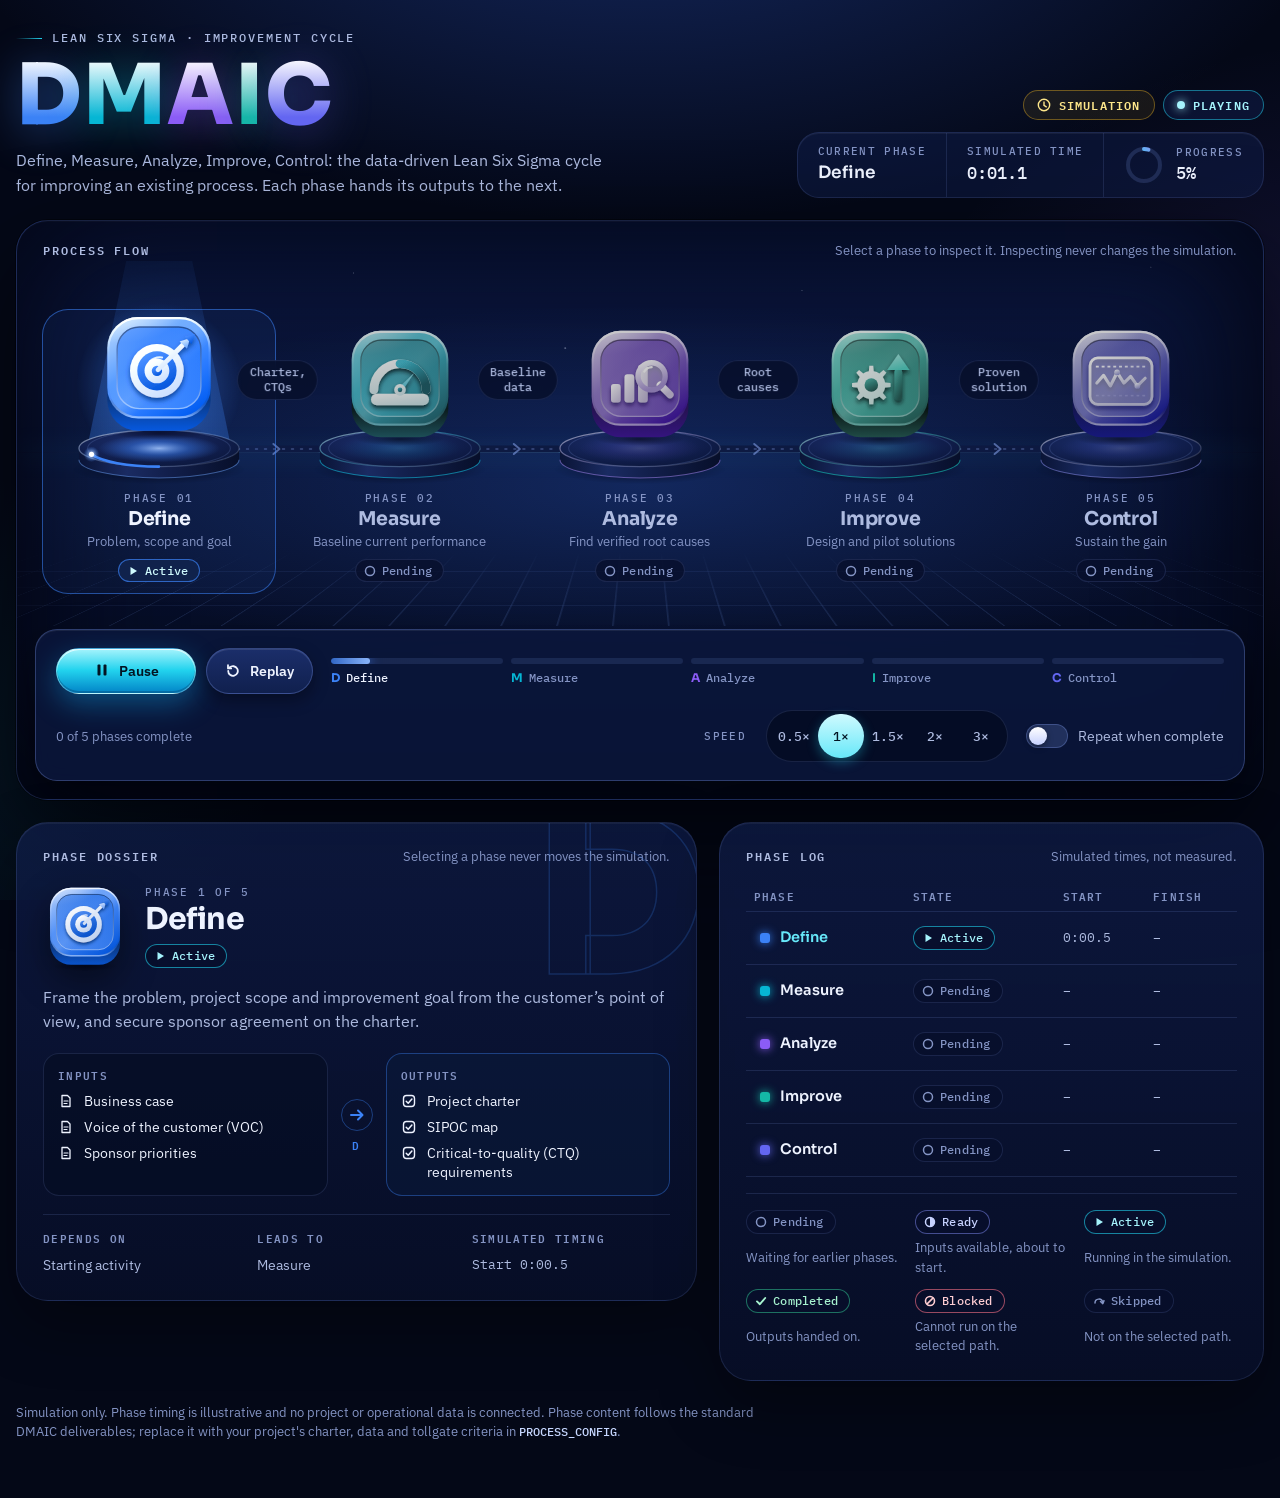
==== commit 4708b1d6: "Redesign DMAIC simulator visuals Lit pedestal stations with elliptical progress rings, active-phase " ====
--- a/dmaic-process.html
+++ b/dmaic-process.html
@@ -8,28 +8,24 @@
 <meta name="description" content="Interactive, accessible simulation of the Lean Six Sigma DMAIC improvement process.">
 <link rel="preconnect" href="https://fonts.googleapis.com">
 <link rel="preconnect" href="https://fonts.gstatic.com" crossorigin>
-<link rel="stylesheet" href="https://fonts.googleapis.com/css2?family=Sora:wght@500;600;700&family=IBM+Plex+Sans:wght@400;500;600&family=IBM+Plex+Mono:wght@400;500&display=swap">
+<link rel="stylesheet" href="https://fonts.googleapis.com/css2?family=Sora:wght@300;500;600;700;800&family=IBM+Plex+Sans:wght@400;500;600&family=IBM+Plex+Mono:wght@400;500;600&display=swap">
 <style>
-/* Layout concept: one dark "instrument" stage holding the process diagram and its transport
-   controls, followed by an inspector and a phase log. Single deliberate dark look. */
+/* Layout concept: a night-time "control room" stage. Each phase is a lit station on a receding
+   floor grid, joined by glowing conduits; a transport dock below carries the phase timeline.
+   Single deliberate dark look. */
 :root {
   color-scheme: dark;
-  --bg-0: #050b1f;
-  --bg-1: #0a1640;
-  --bg-2: #12286b;
-  --surface: rgba(18, 34, 84, 0.55);
-  --surface-solid: #0e1b45;
-  --surface-raised: #132457;
-  --line: rgba(130, 165, 255, 0.16);
-  --line-strong: rgba(130, 165, 255, 0.32);
-  --fg: #e9efff;
-  --fg-muted: #a7b6dd;
-  --fg-faint: #8193c2;
-  --blue: #3b82f6;
+  --bg-0: #040817;
+  --bg-1: #08122f;
+  --ink-0: #0a1433;
+  --glass: rgba(16, 30, 74, 0.52);
+  --glass-strong: rgba(12, 24, 62, 0.82);
+  --line: rgba(140, 170, 255, 0.14);
+  --line-strong: rgba(140, 170, 255, 0.28);
+  --fg: #eef3ff;
+  --fg-muted: #aebbe0;
+  --fg-faint: #8494c4;
   --cyan: #22d3ee;
-  --violet: #8b5cf6;
-  --teal: #2dd4bf;
-  --indigo: #6366f1;
   --ok: #34d399;
   --warn: #fbbf24;
   --bad: #fb7185;
@@ -37,314 +33,356 @@
   --font-display: "Sora", "Segoe UI", system-ui, -apple-system, sans-serif;
   --font-body: "IBM Plex Sans", "Segoe UI", system-ui, -apple-system, sans-serif;
   --font-mono: "IBM Plex Mono", ui-monospace, "SFMono-Regular", Menlo, Consolas, monospace;
-  --radius-lg: 28px;
-  --radius-md: 18px;
-  --radius-sm: 12px;
+  --r-xl: 32px; --r-lg: 22px; --r-md: 16px; --r-sm: 12px;
   --speed: 1;
 }
 *, *::before, *::after { box-sizing: border-box; }
 html { background: var(--bg-0); }
 body {
-  margin: 0;
-  min-height: 100%;
-  color: var(--fg);
+  margin: 0; min-height: 100%; color: var(--fg);
   font: 400 15px/1.55 var(--font-body);
   background:
-    radial-gradient(1100px 620px at 50% -12%, rgba(41, 84, 196, 0.55) 0%, transparent 62%),
-    radial-gradient(800px 560px at 105% 95%, rgba(139, 92, 246, 0.16) 0%, transparent 60%),
-    radial-gradient(700px 500px at -10% 70%, rgba(34, 211, 238, 0.08) 0%, transparent 60%),
+    radial-gradient(1200px 640px at 50% -18%, rgba(46, 92, 214, 0.42) 0%, transparent 60%),
+    radial-gradient(760px 520px at 108% 40%, rgba(124, 92, 246, 0.14) 0%, transparent 62%),
+    radial-gradient(720px 520px at -12% 85%, rgba(20, 184, 166, 0.09) 0%, transparent 60%),
     var(--bg-0);
   background-attachment: fixed;
   -webkit-font-smoothing: antialiased;
 }
 .page {
-  max-width: 1240px;
-  margin: 0 auto;
-  padding-block: 28px 56px;
+  max-width: 1280px; margin: 0 auto; display: grid; gap: 22px;
+  padding-block: 30px 56px;
   padding-left: max(16px, env(safe-area-inset-left, 0px));
   padding-right: max(16px, env(safe-area-inset-right, 0px));
-  display: grid;
-  gap: 20px;
-}
-.visually-hidden {
-  position: absolute !important; width: 1px; height: 1px; padding: 0; margin: -1px;
-  overflow: hidden; clip: rect(0 0 0 0); white-space: nowrap; border: 0;
-}
+}
+.visually-hidden { position: absolute !important; width: 1px; height: 1px; padding: 0; margin: -1px; overflow: hidden; clip: rect(0 0 0 0); white-space: nowrap; border: 0; }
 :focus-visible { outline: 3px solid var(--focus); outline-offset: 3px; }
 [hidden] { display: none !important; }
-
-/* ---------- Header ---------- */
-.masthead { display: flex; flex-wrap: wrap; align-items: flex-end; justify-content: space-between; gap: 16px 24px; }
-.masthead-text { min-width: 0; max-width: 62ch; }
-.eyebrow {
-  margin: 0 0 6px; font: 500 12px/1.4 var(--font-mono); letter-spacing: 0.14em; text-transform: uppercase;
-  color: var(--cyan);
-}
-h1 {
-  margin: 0; font: 700 clamp(30px, 5vw, 46px)/1.05 var(--font-display); letter-spacing: -0.02em;
-  text-wrap: balance;
-}
-h1 .acronym { background: linear-gradient(100deg, #8fb6ff, #6ee7f9 45%, #b49bff); -webkit-background-clip: text; background-clip: text; color: transparent; }
-.lede { margin: 10px 0 0; color: var(--fg-muted); font-size: 16px; }
-.masthead-meta { display: flex; flex-wrap: wrap; gap: 10px; align-items: center; }
-.sim-badge {
-  display: inline-flex; align-items: center; gap: 8px; padding: 7px 12px; border-radius: 999px;
-  font: 600 12px/1 var(--font-mono); letter-spacing: 0.12em; text-transform: uppercase;
-  color: #fde68a; background: rgba(251, 191, 36, 0.1); border: 1px solid rgba(251, 191, 36, 0.4);
-}
+code { font: 500 0.92em var(--font-mono); color: #c7d7ff; }
+
+/* ---------- Masthead ---------- */
+.masthead { display: grid; grid-template-columns: minmax(0, 1fr) auto; gap: 20px 32px; align-items: end; }
+.masthead-text { min-width: 0; }
+.eyebrow { margin: 0 0 10px; display: flex; align-items: center; gap: 10px; font: 500 12px/1.4 var(--font-mono); letter-spacing: 0.16em; text-transform: uppercase; color: var(--fg-muted); }
+.eyebrow::before { content: ""; width: 26px; height: 1px; background: linear-gradient(90deg, transparent, var(--cyan)); }
+h1 { margin: 0; font: 800 clamp(44px, 8vw, 84px)/0.92 var(--font-display); letter-spacing: 0.02em; }
+h1 .ch { display: inline-block; background: linear-gradient(180deg, #ffffff 0%, var(--c, #9fc0ff) 78%); -webkit-background-clip: text; background-clip: text; color: transparent; filter: drop-shadow(0 6px 22px color-mix(in srgb, var(--c, #3b82f6) 45%, transparent)); }
+.lede { margin: 14px 0 0; max-width: 60ch; color: var(--fg-muted); font-size: 16px; }
+.meta-col { display: grid; gap: 12px; justify-items: end; }
+.badges { display: flex; flex-wrap: wrap; gap: 8px; justify-content: flex-end; }
+.sim-badge, .status {
+  display: inline-flex; align-items: center; gap: 8px; margin: 0; padding: 7px 13px; border-radius: 999px;
+  font: 600 12px/1 var(--font-mono); letter-spacing: 0.1em; text-transform: uppercase;
+}
+.sim-badge { color: #fde68a; background: rgba(251, 191, 36, 0.08); border: 1px solid rgba(251, 191, 36, 0.38); }
 .sim-badge svg { width: 14px; height: 14px; }
-.status {
-  display: inline-flex; align-items: center; gap: 8px; margin: 0; padding: 7px 14px; border-radius: 999px;
-  font: 600 13px/1 var(--font-body); background: var(--surface); border: 1px solid var(--line-strong);
-}
-.status-glyph { font: 700 13px/1 var(--font-mono); min-width: 1em; text-align: center; letter-spacing: -0.1em; }
+.status { color: var(--fg-muted); background: var(--glass); border: 1px solid var(--line-strong); }
+.status-dot { width: 8px; height: 8px; border-radius: 50%; background: currentColor; box-shadow: 0 0 10px currentColor; }
 .status[data-status="playing"] { color: #a5f3fc; border-color: rgba(34, 211, 238, 0.5); }
-.status[data-status="paused"] { color: #c7d2fe; }
 .status[data-status="waiting"] { color: #fde68a; border-color: rgba(251, 191, 36, 0.5); }
 .status[data-status="completed"] { color: #a7f3d0; border-color: rgba(52, 211, 153, 0.55); }
 .status[data-status="blocked"], .status[data-status="invalid"] { color: #fecdd3; border-color: rgba(251, 113, 133, 0.6); }
+.stats { display: flex; gap: 0; border-radius: var(--r-lg); background: var(--glass); border: 1px solid var(--line); box-shadow: inset 0 1px 0 rgba(255, 255, 255, 0.05); }
+.stat { display: grid; gap: 4px; padding: 12px 20px; min-width: 0; }
+.stat + .stat { border-left: 1px solid var(--line); }
+.stat-label { font: 500 11px/1.2 var(--font-mono); letter-spacing: 0.12em; text-transform: uppercase; color: var(--fg-faint); }
+.stat-value { font: 600 17px/1.2 var(--font-display); color: var(--fg); white-space: nowrap; }
+.stat-value.mono { font: 500 17px/1.2 var(--font-mono); font-variant-numeric: tabular-nums; }
+.stat-ring { display: flex; align-items: center; gap: 12px; }
+.stat-ring svg { width: 40px; height: 40px; transform: rotate(-90deg); flex: none; }
 
 /* ---------- Stage ---------- */
 .stage {
-  position: relative; border-radius: var(--radius-lg); border: 1px solid var(--line);
+  position: relative; isolation: isolate; overflow: hidden; border-radius: var(--r-xl);
+  border: 1px solid var(--line);
+  background: linear-gradient(180deg, #0b1740 0%, #070f2b 58%, #050b20 100%);
+  box-shadow: inset 0 1px 0 rgba(255, 255, 255, 0.07), 0 40px 100px rgba(0, 0, 0, 0.55), 0 0 0 1px rgba(0, 0, 0, 0.4);
+}
+.stage-bg { position: absolute; inset: 0; z-index: -1; pointer-events: none; overflow: hidden; }
+.stage-bg .sky {
+  position: absolute; inset: 0;
   background:
-    radial-gradient(rgba(140, 170, 255, 0.10) 1px, transparent 1.3px) 0 0 / 22px 22px,
-    linear-gradient(180deg, rgba(22, 42, 104, 0.62), rgba(9, 18, 48, 0.72));
-  box-shadow: inset 0 1px 0 rgba(255, 255, 255, 0.06), 0 30px 80px rgba(0, 0, 0, 0.45);
-  overflow: hidden;
-}
-.stage-head {
-  display: flex; flex-wrap: wrap; justify-content: space-between; align-items: baseline; gap: 6px 16px;
-  padding: 18px 22px 0;
-}
-.stage-head h2 { margin: 0; font: 600 15px/1.3 var(--font-display); color: var(--fg); }
-.stage-head p { margin: 0; color: var(--fg-faint); font: 400 12.5px/1.4 var(--font-mono); }
+    radial-gradient(1.2px 1.2px at 12% 18%, rgba(220, 230, 255, 0.6), transparent),
+    radial-gradient(1px 1px at 27% 9%, rgba(220, 230, 255, 0.45), transparent),
+    radial-gradient(1.4px 1.4px at 44% 22%, rgba(220, 230, 255, 0.5), transparent),
+    radial-gradient(1px 1px at 63% 12%, rgba(220, 230, 255, 0.4), transparent),
+    radial-gradient(1.2px 1.2px at 78% 26%, rgba(220, 230, 255, 0.55), transparent),
+    radial-gradient(1px 1px at 91% 8%, rgba(220, 230, 255, 0.4), transparent),
+    radial-gradient(900px 260px at 50% 46%, rgba(56, 120, 255, 0.22), transparent 70%);
+}
+.stage-bg .floor {
+  position: absolute; left: -40%; right: -40%; bottom: 30%; height: 46%;
+  background-image:
+    linear-gradient(rgba(120, 165, 255, 0.26) 1px, transparent 1px),
+    linear-gradient(90deg, rgba(120, 165, 255, 0.26) 1px, transparent 1px);
+  background-size: 56px 56px; background-position: center bottom;
+  transform: perspective(620px) rotateX(66deg); transform-origin: 50% 100%;
+  -webkit-mask-image: linear-gradient(to top, #000 0%, rgba(0, 0, 0, 0.6) 45%, transparent 92%);
+  mask-image: linear-gradient(to top, #000 0%, rgba(0, 0, 0, 0.6) 45%, transparent 92%);
+}
+.stage-bg .horizon { position: absolute; left: 0; right: 0; top: 40%; height: 1px; background: linear-gradient(90deg, transparent, rgba(125, 211, 252, 0.35), transparent); box-shadow: 0 0 24px 4px rgba(56, 189, 248, 0.12); }
+.stage-bg .vignette { position: absolute; inset: 0; box-shadow: inset 0 0 120px 30px rgba(2, 5, 18, 0.85); }
+.stage-head { display: flex; flex-wrap: wrap; justify-content: space-between; align-items: center; gap: 8px 16px; padding: 20px 26px 0; }
+.stage-head h2 { margin: 0; font: 600 12px/1.3 var(--font-mono); letter-spacing: 0.16em; text-transform: uppercase; color: var(--fg-muted); }
+.stage-head p { margin: 0; color: var(--fg-faint); font-size: 13px; }
 .diagram-scroll { overflow-x: auto; overflow-y: hidden; }
-.diagram { position: relative; margin: 6px 18px 0; min-height: 200px; }
+.diagram { position: relative; margin: 0 22px; min-height: 200px; }
 .connectors { position: absolute; inset: 0; width: 100%; height: 100%; overflow: visible; pointer-events: none; }
-.conn-base { fill: none; stroke: rgba(130, 160, 240, 0.28); stroke-width: 2; stroke-dasharray: 3 7; stroke-linecap: round; }
-.conn-fill { fill: none; stroke: url(#connGrad); stroke-width: 3; stroke-linecap: round; opacity: 0; }
-.conn-flow { fill: none; stroke: rgba(190, 240, 255, 0.85); stroke-width: 1.6; stroke-dasharray: 2 14; stroke-linecap: round; opacity: 0; }
+
+/* Conduits */
+.conn-glow { fill: none; stroke-width: 12; stroke-linecap: round; opacity: 0; transition: opacity calc(500ms / var(--speed)); }
+.conn-base { fill: none; stroke: rgba(14, 26, 66, 0.95); stroke-width: 7; stroke-linecap: round; }
+.conn-core { fill: none; stroke: rgba(150, 180, 255, 0.34); stroke-width: 1.4; stroke-dasharray: 2 7; stroke-linecap: round; }
+.conn-fill { fill: none; stroke-width: 3.2; stroke-linecap: round; opacity: 0; }
+.conn-flow { fill: none; stroke: rgba(236, 254, 255, 0.95); stroke-width: 1.6; stroke-dasharray: 3 16; stroke-linecap: round; opacity: 0; }
+.chevron { fill: none; stroke: rgba(150, 180, 255, 0.5); stroke-width: 2; stroke-linecap: round; stroke-linejoin: round; }
 .conn[data-state="transit"] .conn-fill { opacity: 1; }
-.conn[data-state="transit"] .conn-flow { opacity: 0.9; }
-.conn[data-state="transit"] .conn-base { stroke: rgba(130, 200, 255, 0.35); }
-.conn[data-state="done"] .conn-base { stroke: rgba(110, 200, 255, 0.55); stroke-dasharray: none; stroke-width: 2.4; }
-.conn[data-state="skipped"] .conn-base { stroke: rgba(150, 160, 190, 0.22); stroke-dasharray: 1 9; }
+.conn[data-state="transit"] .conn-flow { opacity: 1; }
+.conn[data-state="transit"] .conn-glow { opacity: 0.22; }
+.conn[data-state="transit"] .chevron { stroke: #e0f7ff; }
+.conn[data-state="done"] .conn-fill { opacity: 0.95; }
+.conn[data-state="done"] .conn-glow { opacity: 0.12; }
+.conn[data-state="done"] .conn-core { opacity: 0; }
+.conn[data-state="done"] .chevron { stroke: rgba(230, 245, 255, 0.85); }
+.conn[data-state="skipped"] .conn-core { stroke: rgba(150, 160, 190, 0.18); stroke-dasharray: 1 9; }
+.conn[data-state="skipped"] .chevron { stroke: rgba(150, 160, 190, 0.2); }
 .conn-label {
-  position: absolute; transform: translate(-50%, -50%); padding: 3px 9px; border-radius: 999px; white-space: nowrap; text-align: center;
-  font: 500 11.5px/1.3 var(--font-mono); color: var(--fg-muted); background: var(--surface-solid); border: 1px solid var(--line);
-  pointer-events: none;
+  position: absolute; transform: translate(-50%, -50%); padding: 4px 10px; border-radius: 999px; white-space: nowrap; text-align: center;
+  font: 500 11.5px/1.3 var(--font-mono); color: var(--fg-muted); background: rgba(8, 16, 44, 0.86); border: 1px solid var(--line);
+  backdrop-filter: blur(6px); pointer-events: none;
 }
 .conn-label[data-state="skipped"] { color: var(--fg-faint); text-decoration: line-through; }
-.conn-label[data-state="transit"], .conn-label[data-state="done"] { color: #bae6fd; border-color: rgba(56, 189, 248, 0.45); }
-
-/* ---------- Nodes ---------- */
+.conn-label[data-state="transit"], .conn-label[data-state="done"] { color: #d6f3ff; border-color: rgba(125, 211, 252, 0.45); }
+
+/* Stations */
 .node {
-  --icon: 104px;
-  position: absolute; display: flex; flex-direction: column; align-items: center; gap: 8px;
-  padding: 0 6px 10px; margin: 0; border: 0; border-radius: 22px; background: transparent; color: inherit;
+  --icon: 112px; --ped: 168px;
+  position: absolute; display: flex; flex-direction: column; align-items: center; gap: 6px;
+  margin: 0; padding: 0 4px 12px; border: 0; border-radius: 26px; background: transparent; color: inherit;
   font: inherit; text-align: center; cursor: pointer; -webkit-tap-highlight-color: transparent;
 }
-.node.is-row { flex-direction: row; text-align: left; gap: 14px; padding: 0 10px 0 0; align-items: center; }
-.node::before {
-  content: ""; position: absolute; inset: 4px 0 0; border-radius: inherit; border: 1px solid transparent;
-  transition: border-color 200ms, background 200ms;
-}
-.node:hover::before { border-color: var(--line); background: rgba(120, 160, 255, 0.04); }
-.node[aria-pressed="true"]::before { border-color: rgba(103, 232, 249, 0.55); background: rgba(103, 232, 249, 0.06); }
-.node-visual { position: relative; flex: none; width: calc(var(--icon) + 28px); height: calc(var(--icon) + 28px); }
-.halo {
-  position: absolute; inset: -10px; border-radius: 50%; opacity: 0;
-  background: radial-gradient(closest-side, var(--node-glow, rgba(59, 130, 246, 0.55)), transparent 72%);
-  transition: opacity calc(500ms / var(--speed)) ease;
-}
-.ring { position: absolute; inset: 0; width: 100%; height: 100%; transform: rotate(-90deg); overflow: visible; }
-.ring-track { fill: none; stroke: rgba(140, 170, 255, 0.12); stroke-width: 2.5; }
-.ring-progress { fill: none; stroke: var(--node-color, #3b82f6); stroke-width: 3.5; stroke-linecap: round; opacity: 0; transition: opacity calc(300ms / var(--speed)); }
+.node.is-row { flex-direction: row; text-align: left; gap: 12px; padding: 0 10px 0 0; align-items: center; }
+.node::after { content: ""; position: absolute; inset: 0; border-radius: inherit; border: 1px solid transparent; transition: border-color 200ms, background 200ms; pointer-events: none; }
+.node:hover::after { border-color: var(--line); background: rgba(130, 170, 255, 0.035); }
+.node[aria-pressed="true"]::after { border-color: color-mix(in srgb, var(--c) 55%, transparent); background: color-mix(in srgb, var(--c) 7%, transparent); }
+.monogram {
+  position: absolute; left: 50%; top: -10px; transform: translateX(-50%); z-index: 0; pointer-events: none;
+  font: 800 calc(var(--icon) * 1.72)/1 var(--font-display); letter-spacing: -0.02em;
+  color: transparent; -webkit-text-stroke: 1.5px rgba(150, 180, 255, 0.06);
+  transition: -webkit-text-stroke-color 500ms, opacity 500ms;
+}
+.node.is-row .monogram { display: none; }
+.node-visual { position: relative; z-index: 1; flex: none; width: var(--ped); height: calc(24px + var(--icon) + var(--ped) * 0.21); }
+.beam {
+  position: absolute; left: 50%; bottom: calc(var(--ped) * 0.14); width: calc(var(--ped) * 0.86); height: calc(var(--icon) * 2.1);
+  transform: translateX(-50%); opacity: 0; pointer-events: none;
+  background: linear-gradient(180deg, transparent 0%, color-mix(in srgb, var(--c) 18%, transparent) 55%, color-mix(in srgb, var(--c) 36%, transparent) 100%);
+  clip-path: polygon(34% 0, 66% 0, 100% 100%, 0 100%);
+  transition: opacity calc(600ms / var(--speed)) ease;
+}
+.node.is-row .beam { display: none; }
+.halo { position: absolute; left: 50%; top: calc(18px + var(--icon) * 0.5); width: calc(var(--icon) * 1.9); height: calc(var(--icon) * 1.9); transform: translate(-50%, -50%); border-radius: 50%; opacity: 0; background: radial-gradient(closest-side, color-mix(in srgb, var(--c) 55%, transparent), transparent 75%); transition: opacity calc(500ms / var(--speed)) ease; }
+.pedestal { position: absolute; left: 0; bottom: 0; width: var(--ped); height: calc(var(--ped) * 0.35); overflow: visible; }
+.pool { opacity: 0.18; transition: opacity calc(500ms / var(--speed)); }
+.ring-track { fill: none; stroke: rgba(150, 180, 255, 0.16); stroke-width: 1.3; }
+.ring-progress { fill: none; stroke: var(--c); stroke-width: 3; stroke-linecap: round; opacity: 0; transition: opacity calc(300ms / var(--speed)); }
+.orbit { opacity: 0; }
 .lift {
-  position: absolute; left: 14px; top: 14px; width: var(--icon); height: var(--icon);
-  transition: transform calc(520ms / var(--speed)) cubic-bezier(.2, .8, .2, 1), filter calc(520ms / var(--speed)) ease;
-  filter: saturate(0.28) brightness(0.62);
+  position: absolute; left: calc(50% - var(--icon) / 2); top: 18px; width: var(--icon); height: var(--icon); z-index: 2;
+  transition: transform calc(560ms / var(--speed)) cubic-bezier(.2, .8, .2, 1), filter calc(560ms / var(--speed)) ease;
+  filter: saturate(0.6) brightness(0.8);
 }
 .float { width: 100%; height: 100%; will-change: transform; }
 .float svg { display: block; width: 100%; height: 100%; overflow: visible; }
-.ground {
-  position: absolute; left: 50%; bottom: 4px; width: calc(var(--icon) * 0.72); height: 14px; margin-left: calc(var(--icon) * -0.36);
-  border-radius: 50%; background: radial-gradient(closest-side, rgba(0, 4, 20, 0.7), transparent); transform-origin: center;
-}
 .badge {
-  position: absolute; right: 4px; top: 4px; width: 28px; height: 28px; border-radius: 50%; display: none;
-  align-items: center; justify-content: center; border: 2px solid var(--bg-1);
-  box-shadow: 0 4px 10px rgba(0, 0, 0, 0.45), inset 0 1px 0 rgba(255, 255, 255, 0.35);
+  position: absolute; z-index: 3; left: calc(50% + var(--icon) * 0.36); top: 10px; width: 28px; height: 28px; border-radius: 50%; display: none;
+  align-items: center; justify-content: center; border: 2px solid #0a1433;
+  box-shadow: 0 6px 14px rgba(0, 0, 0, 0.5), inset 0 1px 0 rgba(255, 255, 255, 0.45);
 }
 .badge svg { width: 14px; height: 14px; }
-.node-text { position: relative; display: grid; gap: 3px; justify-items: center; min-width: 0; }
+.node-text { position: relative; z-index: 1; display: grid; gap: 3px; justify-items: center; min-width: 0; }
 .node.is-row .node-text { justify-items: start; }
-.node-kicker { font: 500 11px/1.3 var(--font-mono); letter-spacing: 0.12em; text-transform: uppercase; color: var(--fg-faint); }
-.node-name { font: 600 17px/1.2 var(--font-display); color: var(--fg-muted); transition: color 300ms; }
-.node-summary { font-size: 12.5px; line-height: 1.4; color: var(--fg-faint); max-width: 22ch; }
+.node-kicker { font: 500 11px/1.3 var(--font-mono); letter-spacing: 0.16em; text-transform: uppercase; color: var(--fg-faint); }
+.node-name { font: 700 19px/1.15 var(--font-display); letter-spacing: -0.01em; color: var(--fg-muted); transition: color 300ms; }
+.node-summary { font-size: 13px; line-height: 1.4; color: var(--fg-faint); max-width: 24ch; }
 .node.is-row .node-summary { max-width: 34ch; }
 .chip {
-  display: inline-flex; align-items: center; gap: 6px; margin-top: 3px; padding: 3px 10px 3px 7px; border-radius: 999px;
-  font: 500 11.5px/1.2 var(--font-mono); color: var(--fg-faint); background: rgba(10, 20, 52, 0.75); border: 1px solid var(--line);
+  display: inline-flex; align-items: center; gap: 6px; margin-top: 4px; padding: 4px 11px 4px 8px; border-radius: 999px;
+  font: 500 11.5px/1.2 var(--font-mono); letter-spacing: 0.02em; color: var(--fg-faint); background: rgba(8, 16, 44, 0.8); border: 1px solid var(--line);
 }
 .chip svg { width: 12px; height: 12px; flex: none; }
 
-.node[data-state="ready"] .lift { filter: saturate(0.65) brightness(0.86); }
-.node[data-state="ready"] .ring-track { stroke: var(--node-color); stroke-dasharray: 4 6; opacity: 0.7; }
+.node[data-state="ready"] .lift { filter: saturate(0.8) brightness(0.88); }
+.node[data-state="ready"] .ring-track { stroke: var(--c); stroke-dasharray: 4 6; opacity: 0.8; }
+.node[data-state="ready"] .pool { opacity: 0.35; }
 .node[data-state="ready"] .chip { color: #c7d2fe; border-color: rgba(129, 140, 248, 0.5); }
-.node[data-state="active"] .lift { transform: translateY(-8px) scale(1.06); filter: none; }
-.node[data-state="active"] .halo { opacity: 1; }
-.node[data-state="active"] .ring-progress { opacity: 1; }
+.node[data-state="active"] .lift { transform: translateY(-10px) scale(1.07); filter: brightness(1.06) saturate(1.05); }
+.node[data-state="active"] .halo, .node[data-state="active"] .beam { opacity: 1; }
+.node[data-state="active"] .pool { opacity: 0.95; }
+.node[data-state="active"] .ring-progress, .node[data-state="active"] .orbit { opacity: 1; }
+.node[data-state="active"] .monogram { -webkit-text-stroke-color: color-mix(in srgb, var(--c) 55%, transparent); }
 .node[data-state="active"] .node-name { color: var(--fg); }
-.node[data-state="active"] .chip { color: #a5f3fc; border-color: rgba(34, 211, 238, 0.6); background: rgba(8, 50, 70, 0.7); }
-.node[data-state="completed"] .lift { filter: saturate(0.92) brightness(0.96); }
-.node[data-state="completed"] .halo { opacity: 0.22; }
-.node[data-state="completed"] .ring-progress { opacity: 0.45; }
+.node[data-state="active"] .chip { color: #cffafe; border-color: color-mix(in srgb, var(--c) 70%, transparent); background: color-mix(in srgb, var(--c) 16%, #08102c); }
+.node[data-state="completed"] .lift { filter: none; }
+.node[data-state="completed"] .halo { opacity: 0.3; }
+.node[data-state="completed"] .pool { opacity: 0.55; }
+.node[data-state="completed"] .ring-progress { opacity: 0.6; }
+.node[data-state="completed"] .monogram { -webkit-text-stroke-color: color-mix(in srgb, var(--c) 26%, transparent); }
 .node[data-state="completed"] .node-name { color: var(--fg); }
 .node[data-state="completed"] .chip { color: #a7f3d0; border-color: rgba(52, 211, 153, 0.5); }
 .node[data-state="completed"] .badge { display: flex; background: linear-gradient(160deg, #6ee7b7, #059669); }
 .node[data-state="blocked"] .lift { filter: saturate(0.2) brightness(0.55); }
-.node[data-state="blocked"] .ring-track { stroke: var(--bad); stroke-dasharray: 2 5; opacity: 0.8; }
+.node[data-state="blocked"] .ring-track { stroke: var(--bad); stroke-dasharray: 2 5; opacity: 0.9; }
 .node[data-state="blocked"] .chip { color: #fecdd3; border-color: rgba(251, 113, 133, 0.6); }
 .node[data-state="blocked"] .badge { display: flex; background: linear-gradient(160deg, #fda4af, #e11d48); }
-.node[data-state="skipped"] { opacity: 0.55; }
+.node[data-state="skipped"] { opacity: 0.5; }
 .node[data-state="skipped"] .lift { filter: grayscale(1) brightness(0.5); }
-.node[data-state="skipped"] .node-name { text-decoration: line-through; text-decoration-color: rgba(167, 182, 221, 0.6); }
+.node[data-state="skipped"] .node-name { text-decoration: line-through; text-decoration-color: rgba(174, 187, 224, 0.6); }
 .node[data-state="skipped"] .badge { display: flex; background: linear-gradient(160deg, #94a3b8, #475569); }
 
-/* ---------- Transport ---------- */
-.transport {
-  display: grid; gap: 14px; padding: 16px 22px 20px; margin-top: 6px;
-  border-top: 1px solid var(--line); background: rgba(6, 13, 36, 0.55);
-}
-.controls { display: flex; flex-wrap: wrap; align-items: center; gap: 10px 14px; }
+/* ---------- Dock ---------- */
+.dock { position: relative; display: grid; gap: 16px; margin: 4px 18px 18px; padding: 18px 20px; border-radius: var(--r-lg); background: var(--glass-strong); border: 1px solid var(--line-strong); box-shadow: inset 0 1px 0 rgba(255, 255, 255, 0.07), 0 18px 40px rgba(0, 0, 0, 0.45); backdrop-filter: blur(12px); }
+.dock-row { display: flex; flex-wrap: wrap; align-items: center; gap: 12px 18px; }
+.transport-btns { display: flex; gap: 10px; }
 .btn {
-  display: inline-flex; align-items: center; justify-content: center; gap: 8px; min-height: 44px; min-width: 44px;
-  padding: 0 18px; border-radius: 999px; border: 1px solid var(--line-strong); cursor: pointer;
-  font: 600 14px/1 var(--font-body); color: var(--fg); background: linear-gradient(180deg, #1a2d66, #11204d);
-  box-shadow: inset 0 1px 0 rgba(255, 255, 255, 0.08), 0 6px 16px rgba(0, 0, 0, 0.3);
-  transition: transform 120ms, border-color 160ms, background 160ms;
+  display: inline-flex; align-items: center; justify-content: center; gap: 9px; min-height: 46px; min-width: 46px; padding: 0 18px;
+  border-radius: 999px; border: 1px solid var(--line-strong); cursor: pointer;
+  font: 600 14px/1 var(--font-body); color: var(--fg); background: linear-gradient(180deg, #1b2e6a, #10204e);
+  box-shadow: inset 0 1px 0 rgba(255, 255, 255, 0.1), 0 6px 16px rgba(0, 0, 0, 0.35);
+  transition: transform 120ms, border-color 160ms, filter 160ms;
 }
 .btn svg { width: 16px; height: 16px; flex: none; }
-.btn:hover:not(:disabled) { border-color: rgba(103, 232, 249, 0.55); }
+.btn:hover:not(:disabled) { border-color: rgba(103, 232, 249, 0.6); }
 .btn:active:not(:disabled) { transform: translateY(1px); }
 .btn:disabled { opacity: 0.45; cursor: not-allowed; }
 .btn-primary {
-  min-width: 132px; color: #04131f; border-color: transparent;
-  background: linear-gradient(180deg, #7dd3fc 0%, #22d3ee 55%, #0ea5e9 100%);
-  box-shadow: inset 0 1px 0 rgba(255, 255, 255, 0.6), 0 8px 22px rgba(14, 165, 233, 0.35);
-}
-.btn-primary:hover:not(:disabled) { border-color: transparent; filter: brightness(1.06); }
-.speed { display: flex; align-items: center; gap: 10px; min-height: 44px; padding: 0 4px; }
-.speed label, .toggle span { font-size: 13.5px; color: var(--fg-muted); }
-.speed input[type="range"] { width: 150px; accent-color: var(--cyan); min-height: 44px; margin: 0; cursor: pointer; }
-.speed output { min-width: 4.2ch; font: 500 13px/1 var(--font-mono); color: var(--fg); font-variant-numeric: tabular-nums; }
-.toggle { display: inline-flex; align-items: center; gap: 10px; min-height: 44px; cursor: pointer; }
-.toggle input { width: 20px; height: 20px; accent-color: var(--cyan); margin: 0; cursor: pointer; }
-.spacer { flex: 1 1 auto; }
-.progress { display: grid; gap: 8px; }
-.progress-head { display: flex; flex-wrap: wrap; justify-content: space-between; gap: 4px 16px; font-size: 13px; color: var(--fg-muted); }
-.clock { font: 500 12.5px/1.4 var(--font-mono); color: var(--fg-faint); font-variant-numeric: tabular-nums; }
-.progress-track { position: relative; height: 8px; border-radius: 999px; background: rgba(120, 150, 230, 0.14); overflow: hidden; }
-.progress-fill {
-  position: absolute; inset: 0 auto 0 0; width: 0%; border-radius: inherit;
-  background: linear-gradient(90deg, #3b82f6, #22d3ee 60%, #a78bfa);
-  box-shadow: 0 0 14px rgba(34, 211, 238, 0.55);
-}
-.decision {
-  display: grid; gap: 10px; padding: 14px 16px; border-radius: var(--radius-sm);
-  background: rgba(251, 191, 36, 0.08); border: 1px solid rgba(251, 191, 36, 0.42);
-}
-.decision h3 { margin: 0; font: 600 14.5px/1.3 var(--font-display); color: #fde68a; }
-.decision p { margin: 0; color: var(--fg-muted); font-size: 14px; }
+  min-width: 140px; color: #031423; border-color: rgba(255, 255, 255, 0.25);
+  background: linear-gradient(180deg, #a5f3fc 0%, #22d3ee 48%, #0284c7 100%);
+  box-shadow: inset 0 1px 0 rgba(255, 255, 255, 0.75), inset 0 -2px 0 rgba(3, 60, 100, 0.35), 0 10px 28px rgba(14, 165, 233, 0.4);
+}
+.btn-primary:hover:not(:disabled) { border-color: rgba(255, 255, 255, 0.5); filter: brightness(1.06); }
+.timeline { flex: 1 1 360px; min-width: 0; display: grid; grid-auto-flow: column; grid-auto-columns: minmax(0, 1fr); gap: 8px; }
+.seg { display: grid; gap: 7px; min-width: 0; }
+.seg-bar { position: relative; height: 6px; border-radius: 999px; background: rgba(130, 160, 240, 0.13); overflow: hidden; }
+.seg-fill { position: absolute; inset: 0 auto 0 0; width: 0%; border-radius: inherit; background: linear-gradient(90deg, color-mix(in srgb, var(--c) 70%, #fff 0%), color-mix(in srgb, var(--c) 60%, #fff 40%)); box-shadow: 0 0 12px var(--c); }
+.seg-label { display: flex; align-items: center; gap: 6px; min-width: 0; font: 500 12px/1.2 var(--font-mono); color: var(--fg-faint); white-space: nowrap; overflow: hidden; text-overflow: ellipsis; }
+.seg-label b { font: 700 12px/1 var(--font-display); color: var(--c); }
+.seg[data-state="active"] .seg-label, .seg[data-state="completed"] .seg-label { color: var(--fg); }
+.seg[data-state="skipped"] { opacity: 0.45; }
+.seg[data-state="blocked"] .seg-bar { background: rgba(251, 113, 133, 0.3); }
+.dock-side { display: flex; flex-wrap: wrap; align-items: center; gap: 10px 18px; margin-left: auto; }
+.speed { display: flex; align-items: center; gap: 10px; border: 0; margin: 0; padding: 0; min-width: 0; }
+.speed legend { float: left; margin-right: 10px; padding: 0; font: 500 11px/44px var(--font-mono); letter-spacing: 0.12em; text-transform: uppercase; color: var(--fg-faint); }
+.speed-group { display: inline-flex; padding: 3px; border-radius: 999px; background: rgba(4, 10, 30, 0.7); border: 1px solid var(--line); }
+.speed-opt { position: relative; display: inline-flex; }
+.speed-opt input { position: absolute; inset: 0; opacity: 0; margin: 0; cursor: pointer; }
+.speed-opt span { display: inline-flex; align-items: center; justify-content: center; min-width: 46px; min-height: 44px; padding: 0 8px; border-radius: 999px; font: 500 12.5px/1 var(--font-mono); color: var(--fg-muted); font-variant-numeric: tabular-nums; transition: background 160ms, color 160ms; }
+.speed-opt input:checked + span { color: #031423; background: linear-gradient(180deg, #cffafe, #67e8f9); box-shadow: 0 4px 12px rgba(34, 211, 238, 0.35); }
+.speed-opt input:focus-visible + span { outline: 3px solid var(--focus); outline-offset: 2px; }
+.speed-opt:hover input:not(:checked) + span { color: var(--fg); }
+.switch { display: inline-flex; align-items: center; gap: 10px; min-height: 44px; cursor: pointer; font-size: 13.5px; color: var(--fg-muted); position: relative; }
+.switch input { position: absolute; left: 0; top: 50%; width: 42px; height: 24px; margin: -12px 0 0; opacity: 0; cursor: pointer; }
+.switch-track { position: relative; width: 42px; height: 24px; border-radius: 999px; background: rgba(130, 160, 240, 0.2); border: 1px solid var(--line-strong); transition: background 180ms; flex: none; }
+.switch-track::after { content: ""; position: absolute; top: 2px; left: 2px; width: 18px; height: 18px; border-radius: 50%; background: linear-gradient(180deg, #ffffff, #c7d2fe); box-shadow: 0 2px 6px rgba(0, 0, 0, 0.4); transition: transform 180ms; }
+.switch input:checked + .switch-track { background: linear-gradient(90deg, #0ea5e9, #22d3ee); }
+.switch input:checked + .switch-track::after { transform: translateX(18px); }
+.switch input:focus-visible + .switch-track { outline: 3px solid var(--focus); outline-offset: 3px; }
+.notice { display: grid; gap: 10px; padding: 14px 16px; border-radius: var(--r-sm); font-size: 14px; }
+.notice h3 { margin: 0; font: 600 15px/1.3 var(--font-display); }
+.notice p { margin: 0; color: var(--fg-muted); }
+.notice ul { margin: 0; padding-left: 20px; }
+.decision { background: rgba(251, 191, 36, 0.08); border: 1px solid rgba(251, 191, 36, 0.42); }
+.decision h3 { color: #fde68a; }
 .decision-options { display: flex; flex-wrap: wrap; gap: 10px; }
-.completion {
-  display: flex; flex-wrap: wrap; align-items: center; gap: 10px 16px; padding: 12px 16px; border-radius: var(--radius-sm);
-  background: rgba(52, 211, 153, 0.08); border: 1px solid rgba(52, 211, 153, 0.42); color: #d1fae5; font-size: 14px;
-}
+.completion { display: flex; flex-wrap: wrap; align-items: center; gap: 12px; background: rgba(52, 211, 153, 0.08); border: 1px solid rgba(52, 211, 153, 0.42); color: #d1fae5; }
 .completion strong { font-family: var(--font-display); }
-.blocked-note {
-  padding: 12px 16px; border-radius: var(--radius-sm); background: rgba(251, 113, 133, 0.08);
-  border: 1px solid rgba(251, 113, 133, 0.45); color: #ffe4e6; font-size: 14px;
-}
-.blocked-note ul { margin: 6px 0 0; padding-left: 20px; }
-
-/* ---------- Error panel ---------- */
-.error-panel {
-  margin: 18px 22px; padding: 18px 20px; border-radius: var(--radius-md);
-  background: rgba(251, 113, 133, 0.08); border: 1px solid rgba(251, 113, 133, 0.5);
-}
+.blocked-note { background: rgba(251, 113, 133, 0.08); border: 1px solid rgba(251, 113, 133, 0.45); color: #ffe4e6; }
+.error-panel { margin: 18px 22px; padding: 18px 20px; border-radius: var(--r-md); background: rgba(251, 113, 133, 0.08); border: 1px solid rgba(251, 113, 133, 0.5); }
 .error-panel h2 { margin: 0 0 6px; font: 600 16px/1.3 var(--font-display); color: #fecdd3; }
 .error-panel p { margin: 0 0 8px; color: var(--fg-muted); }
 .error-panel ul { margin: 0; padding-left: 20px; color: #ffe4e6; font-size: 14px; }
 .error-panel li + li { margin-top: 4px; }
 
-/* ---------- Detail grid ---------- */
-.details { display: grid; grid-template-columns: minmax(0, 1.15fr) minmax(0, 1fr); gap: 20px; align-items: start; }
+/* ---------- Details ---------- */
+.details { display: grid; grid-template-columns: minmax(0, 1.25fr) minmax(0, 1fr); gap: 22px; align-items: start; }
 .panel {
-  min-width: 0; padding: 20px 22px; border-radius: var(--radius-lg); border: 1px solid var(--line);
-  background: linear-gradient(180deg, rgba(18, 34, 84, 0.55), rgba(10, 20, 52, 0.55));
-}
-.panel h2 { margin: 0; font: 600 13px/1.3 var(--font-mono); letter-spacing: 0.12em; text-transform: uppercase; color: var(--fg-faint); }
-.panel-note { margin: 4px 0 0; font-size: 12.5px; color: var(--fg-faint); }
-.inspector-head { display: flex; align-items: center; gap: 14px; margin-top: 16px; }
-.inspector-icon { width: 64px; height: 64px; flex: none; }
+  position: relative; overflow: hidden; min-width: 0; padding: 24px 26px; border-radius: var(--r-xl); border: 1px solid var(--line);
+  background: linear-gradient(180deg, rgba(18, 34, 86, 0.6), rgba(8, 16, 44, 0.7));
+  box-shadow: inset 0 1px 0 rgba(255, 255, 255, 0.05), 0 24px 60px rgba(0, 0, 0, 0.35);
+}
+.panel-head { display: flex; flex-wrap: wrap; justify-content: space-between; align-items: baseline; gap: 4px 12px; }
+.panel h2 { margin: 0; font: 600 12px/1.3 var(--font-mono); letter-spacing: 0.16em; text-transform: uppercase; color: var(--fg-muted); }
+.panel-note { margin: 0; font-size: 12.5px; color: var(--fg-faint); }
+.dossier-mono { position: absolute; right: -8px; top: -34px; font: 800 220px/1 var(--font-display); color: transparent; -webkit-text-stroke: 1.5px color-mix(in srgb, var(--c, #3b82f6) 22%, transparent); pointer-events: none; }
+.inspector-head { position: relative; display: flex; align-items: center; gap: 18px; margin-top: 18px; }
+.inspector-icon { width: 84px; height: 84px; flex: none; filter: drop-shadow(0 14px 18px rgba(0, 0, 0, 0.45)); }
 .inspector-icon svg { width: 100%; height: 100%; overflow: visible; }
-.inspector-title { min-width: 0; display: grid; gap: 4px; }
-.inspector-title h3 { margin: 0; font: 700 24px/1.15 var(--font-display); letter-spacing: -0.01em; }
-.inspector-desc { margin: 14px 0 0; color: var(--fg-muted); max-width: 62ch; }
-.io-grid { display: grid; grid-template-columns: repeat(2, minmax(0, 1fr)); gap: 14px; margin-top: 16px; }
-.io-grid h4, .rel h4 { margin: 0 0 6px; font: 600 11.5px/1.3 var(--font-mono); letter-spacing: 0.1em; text-transform: uppercase; color: var(--fg-faint); }
-.io-grid ul { margin: 0; padding: 0; list-style: none; display: grid; gap: 6px; }
-.io-grid li {
-  padding: 7px 10px; border-radius: 10px; font-size: 13.5px; line-height: 1.35;
-  background: rgba(10, 20, 52, 0.6); border: 1px solid var(--line);
-}
-.rel { display: grid; grid-template-columns: repeat(3, minmax(0, 1fr)); gap: 14px; margin-top: 16px; padding-top: 14px; border-top: 1px solid var(--line); }
+.inspector-title { min-width: 0; display: grid; gap: 4px; justify-items: start; }
+.inspector-title h3 { margin: 0; font: 700 30px/1.1 var(--font-display); letter-spacing: -0.015em; }
+.inspector-desc { position: relative; margin: 16px 0 0; color: var(--fg-muted); max-width: 64ch; font-size: 15.5px; }
+.handoff { position: relative; display: grid; grid-template-columns: minmax(0, 1fr) auto minmax(0, 1fr); gap: 12px; align-items: stretch; margin-top: 20px; }
+.io { min-width: 0; padding: 14px; border-radius: var(--r-md); background: rgba(5, 12, 34, 0.6); border: 1px solid var(--line); }
+.io h4, .rel h4 { margin: 0 0 10px; font: 600 11px/1.3 var(--font-mono); letter-spacing: 0.12em; text-transform: uppercase; color: var(--fg-faint); }
+.io ul { margin: 0; padding: 0; list-style: none; display: grid; gap: 8px; }
+.io li { display: grid; grid-template-columns: 18px minmax(0, 1fr); gap: 8px; align-items: start; font-size: 13.5px; line-height: 1.35; color: var(--fg); }
+.io li svg { width: 16px; height: 16px; margin-top: 1px; }
+.io.out { border-color: color-mix(in srgb, var(--c, #3b82f6) 40%, transparent); background: color-mix(in srgb, var(--c, #3b82f6) 7%, rgba(5, 12, 34, 0.6)); }
+.handoff-arrow { display: grid; place-items: center; align-content: center; gap: 6px; color: var(--c, #67e8f9); font: 600 11px/1.2 var(--font-mono); letter-spacing: 0.1em; text-transform: uppercase; }
+.handoff-arrow svg { width: 34px; height: 34px; }
+.rel { position: relative; display: grid; grid-template-columns: repeat(3, minmax(0, 1fr)); gap: 16px; margin-top: 18px; padding-top: 16px; border-top: 1px solid var(--line); }
 .rel p { margin: 0; font-size: 13.5px; color: var(--fg-muted); }
-.rel .mono { font-family: var(--font-mono); font-variant-numeric: tabular-nums; }
-.log-wrap { margin-top: 12px; overflow-x: auto; }
+.rel .mono { font-family: var(--font-mono); font-size: 12.5px; font-variant-numeric: tabular-nums; }
+.log-wrap { margin-top: 14px; overflow-x: auto; }
 table { width: 100%; border-collapse: collapse; font-size: 13.5px; }
-th, td { padding: 9px 8px; text-align: left; border-bottom: 1px solid var(--line); vertical-align: middle; }
-th { font: 600 11px/1.3 var(--font-mono); letter-spacing: 0.1em; text-transform: uppercase; color: var(--fg-faint); }
+th, td { padding: 8px 8px; text-align: left; border-bottom: 1px solid var(--line); vertical-align: middle; }
+thead th { font: 600 11px/1.3 var(--font-mono); letter-spacing: 0.1em; text-transform: uppercase; color: var(--fg-faint); }
 td.mono { font-family: var(--font-mono); font-size: 12.5px; color: var(--fg-muted); font-variant-numeric: tabular-nums; white-space: nowrap; }
-.log-btn {
-  display: inline-flex; align-items: center; min-height: 44px; padding: 0 6px; margin: -6px 0; border: 0; border-radius: 8px;
-  background: none; color: var(--fg); font: 600 14px/1.2 var(--font-display); cursor: pointer; text-align: left;
-}
+.log-btn { display: inline-flex; align-items: center; gap: 10px; min-height: 44px; padding: 0 6px; margin: -4px 0; border: 0; border-radius: 10px; background: none; color: var(--fg); font: 600 14.5px/1.2 var(--font-display); cursor: pointer; text-align: left; }
+.log-btn .dot { width: 10px; height: 10px; border-radius: 3px; background: var(--c); box-shadow: 0 0 10px var(--c); flex: none; }
 .log-btn:hover { color: #a5f3fc; }
 .log-btn[aria-current="true"] { color: #67e8f9; }
-.legend { display: grid; grid-template-columns: repeat(auto-fit, minmax(150px, 1fr)); gap: 8px 14px; margin: 14px 0 0; padding: 14px 0 0; border-top: 1px solid var(--line); }
-.legend div { display: grid; grid-template-columns: auto 1fr; gap: 2px 8px; align-items: center; }
-.legend dt { display: contents; }
-.legend dd { margin: 0; grid-column: 2; font-size: 12.5px; color: var(--fg-faint); }
-.legend .chip { margin: 0; grid-column: 1 / -1; justify-self: start; }
-.legend .chip[data-state="ready"] { color: #c7d2fe; border-color: rgba(129, 140, 248, 0.5); }
-.legend .chip[data-state="active"] { color: #a5f3fc; border-color: rgba(34, 211, 238, 0.6); }
-.legend .chip[data-state="completed"] { color: #a7f3d0; border-color: rgba(52, 211, 153, 0.5); }
-.legend .chip[data-state="blocked"] { color: #fecdd3; border-color: rgba(251, 113, 133, 0.6); }
-.legend .chip[data-state="skipped"] { color: var(--fg-faint); }
-.footnote { margin: 0; font-size: 12.5px; color: var(--fg-faint); max-width: 90ch; }
-
-@media (max-width: 900px) {
+td .chip { margin: 0; }
+.chip[data-state="ready"] { color: #c7d2fe; border-color: rgba(129, 140, 248, 0.5); }
+.chip[data-state="active"] { color: #a5f3fc; border-color: rgba(34, 211, 238, 0.6); }
+.chip[data-state="completed"] { color: #a7f3d0; border-color: rgba(52, 211, 153, 0.5); }
+.chip[data-state="blocked"] { color: #fecdd3; border-color: rgba(251, 113, 133, 0.6); }
+.legend { display: grid; grid-template-columns: repeat(auto-fit, minmax(150px, 1fr)); gap: 12px 16px; margin: 16px 0 0; padding: 16px 0 0; border-top: 1px solid var(--line); }
+.legend div { display: grid; gap: 4px; justify-items: start; }
+.legend dt { margin: 0; }
+.legend dd { margin: 0; font-size: 12.5px; color: var(--fg-faint); }
+.legend .chip { margin: 0; }
+.footnote { margin: 0; font-size: 12.5px; color: var(--fg-faint); max-width: 96ch; }
+
+@media (max-width: 980px) {
+  .masthead { grid-template-columns: minmax(0, 1fr); }
+  .meta-col { justify-items: start; }
+  .badges { justify-content: flex-start; }
   .details { grid-template-columns: minmax(0, 1fr); }
 }
 @media (max-width: 640px) {
+  .stats { flex-wrap: wrap; width: 100%; }
+  .stat { flex: 1 1 40%; padding: 10px 14px; }
+  .stat-ring { flex-basis: 100%; border-left: 0 !important; border-top: 1px solid var(--line); }
   .stage-head { padding: 16px 16px 0; }
-  .diagram { margin: 6px 12px 0; }
-  .transport { padding: 14px 16px 18px; }
-  .panel { padding: 18px 16px; }
-  .speed { flex: 1 1 100%; }
-  .speed input[type="range"] { flex: 1 1 auto; width: auto; }
+  .diagram { margin: 0 12px; }
+  .dock { margin: 4px 10px 10px; padding: 14px; }
+  .transport-btns { width: 100%; }
+  .transport-btns .btn-primary { flex: 1 1 auto; }
+  .timeline { flex-basis: 100%; }
+  .seg-label span.full { display: none; }
+  .dock-side { margin-left: 0; }
+  .panel { padding: 20px 16px; }
+  .handoff { grid-template-columns: minmax(0, 1fr); }
+  .handoff-arrow svg { transform: rotate(90deg); }
   .rel { grid-template-columns: minmax(0, 1fr); }
-  .btn-primary { flex: 1 1 auto; }
-}
-@media (max-width: 420px) {
-  .io-grid { grid-template-columns: minmax(0, 1fr); }
+  .dossier-mono { font-size: 160px; }
+  th, td { padding: 8px 4px; }
+  td.mono { font-size: 11.5px; }
+  .log-btn { gap: 7px; font-size: 13.5px; }
+  td .chip { padding: 3px 8px 3px 6px; font-size: 11px; }
 }
 @media (prefers-reduced-motion: reduce) {
-  .lift, .halo, .ring-progress, .btn, .node-name { transition: none !important; }
+  .lift, .halo, .beam, .ring-progress, .btn, .node-name, .conn-glow, .pool, .switch-track, .switch-track::after { transition: none !important; }
 }
 </style>
 </head>
@@ -353,22 +391,33 @@
   <header class="masthead">
     <div class="masthead-text">
       <p class="eyebrow">Lean Six Sigma · Improvement cycle</p>
-      <h1 id="process-title"><span class="acronym">DMAIC</span></h1>
+      <h1 id="process-title">DMAIC</h1>
       <p class="lede" id="process-desc"></p>
     </div>
-    <div class="masthead-meta">
-      <span class="sim-badge" title="Example timings only. Not connected to project data.">
-        <svg viewBox="0 0 16 16" aria-hidden="true"><circle cx="8" cy="8" r="6.5" fill="none" stroke="currentColor" stroke-width="1.6"/><path d="M8 4.5v4l2.6 1.6" fill="none" stroke="currentColor" stroke-width="1.6" stroke-linecap="round"/></svg>
-        Simulation
-      </span>
-      <p class="status" id="status" data-status="ready"><span class="status-glyph" aria-hidden="true">○</span><span id="status-text">Ready</span></p>
+    <div class="meta-col">
+      <div class="badges">
+        <span class="sim-badge" title="Example timings only. Not connected to project data.">
+          <svg viewBox="0 0 16 16" aria-hidden="true"><circle cx="8" cy="8" r="6.5" fill="none" stroke="currentColor" stroke-width="1.6"/><path d="M8 4.5v4l2.6 1.6" fill="none" stroke="currentColor" stroke-width="1.6" stroke-linecap="round"/></svg>
+          Simulation
+        </span>
+        <p class="status" id="status" data-status="ready"><span class="status-dot" aria-hidden="true"></span><span id="status-text">Ready</span></p>
+      </div>
+      <div class="stats">
+        <div class="stat"><span class="stat-label">Current phase</span><span class="stat-value" id="stat-phase">–</span></div>
+        <div class="stat"><span class="stat-label">Simulated time</span><span class="stat-value mono" id="clock">0:00.0</span></div>
+        <div class="stat stat-ring">
+          <svg viewBox="0 0 40 40" aria-hidden="true"><circle cx="20" cy="20" r="16" fill="none" stroke="rgba(130,160,240,0.18)" stroke-width="4"/><circle id="stat-ring" cx="20" cy="20" r="16" fill="none" stroke="url(#statGrad)" stroke-width="4" stroke-linecap="round" stroke-dasharray="100.53" stroke-dashoffset="100.53"/><defs><linearGradient id="statGrad" x1="0" y1="0" x2="1" y2="1"><stop offset="0" stop-color="#3b82f6"/><stop offset="0.5" stop-color="#22d3ee"/><stop offset="1" stop-color="#a78bfa"/></linearGradient></defs></svg>
+          <span style="display:grid;gap:4px"><span class="stat-label">Progress</span><span class="stat-value mono" id="stat-pct">0%</span></span>
+        </div>
+      </div>
     </div>
   </header>
 
   <main class="stage" aria-labelledby="stage-title">
+    <div class="stage-bg" aria-hidden="true"><div class="sky"></div><div class="horizon"></div><div class="floor"></div><div class="vignette"></div></div>
     <div class="stage-head">
       <h2 id="stage-title">Process flow</h2>
-      <p id="stage-hint">Select a phase to inspect it. Inspecting does not change the simulation.</p>
+      <p id="stage-hint">Select a phase to inspect it. Inspecting never changes the simulation.</p>
     </div>
     <div id="error-panel" class="error-panel" role="alert" hidden>
       <h2>This process configuration cannot be animated</h2>
@@ -382,49 +431,42 @@
     </div>
     <p class="visually-hidden" id="flow-summary"></p>
 
-    <div class="transport">
-      <div class="controls" role="group" aria-label="Playback controls">
-        <button type="button" class="btn btn-primary" id="btn-play"><span id="btn-play-icon" aria-hidden="true"></span><span id="btn-play-label">Play</span></button>
-        <button type="button" class="btn" id="btn-replay"><svg viewBox="0 0 16 16" aria-hidden="true"><path d="M3.2 8a4.8 4.8 0 1 0 1.5-3.5" fill="none" stroke="currentColor" stroke-width="1.8" stroke-linecap="round"/><path d="M3 2.2v3.2h3.2" fill="none" stroke="currentColor" stroke-width="1.8" stroke-linecap="round" stroke-linejoin="round"/></svg><span>Replay</span></button>
-        <div class="speed">
-          <label for="speed">Speed</label>
-          <input type="range" id="speed" min="0.5" max="3" step="0.25" value="1" aria-valuetext="1 times">
-          <output id="speed-out" for="speed">1.00×</output>
+    <div class="dock">
+      <div class="dock-row">
+        <div class="transport-btns" role="group" aria-label="Playback">
+          <button type="button" class="btn btn-primary" id="btn-play"><span id="btn-play-icon" aria-hidden="true"></span><span id="btn-play-label">Play</span></button>
+          <button type="button" class="btn" id="btn-replay"><svg viewBox="0 0 16 16" aria-hidden="true"><path d="M3.2 8a4.8 4.8 0 1 0 1.5-3.5" fill="none" stroke="currentColor" stroke-width="1.8" stroke-linecap="round"/><path d="M3 2.2v3.2h3.2" fill="none" stroke="currentColor" stroke-width="1.8" stroke-linecap="round" stroke-linejoin="round"/></svg><span>Replay</span></button>
         </div>
-        <span class="spacer"></span>
-        <label class="toggle"><input type="checkbox" id="loop"><span>Repeat when complete</span></label>
+        <div class="timeline" id="progress-track" role="progressbar" aria-labelledby="progress-label" aria-valuemin="0" aria-valuemax="100" aria-valuenow="0"></div>
       </div>
-      <div class="progress">
-        <div class="progress-head">
-          <span id="progress-label">0 of 5 phases complete</span>
-          <span class="clock" id="clock" aria-hidden="true">Simulated time 0:00.0</span>
-        </div>
-        <div class="progress-track" id="progress-track" role="progressbar" aria-labelledby="progress-label" aria-valuemin="0" aria-valuemax="100" aria-valuenow="0">
-          <div class="progress-fill" id="progress-fill"></div>
+      <div class="dock-row">
+        <span class="panel-note" id="progress-label">0 of 5 phases complete</span>
+        <div class="dock-side">
+          <fieldset class="speed"><legend>Speed</legend><div class="speed-group" id="speed-group"></div></fieldset>
+          <label class="switch"><input type="checkbox" role="switch" id="loop"><span class="switch-track" aria-hidden="true"></span><span>Repeat when complete</span></label>
         </div>
       </div>
-      <section class="decision" id="decision" role="group" aria-labelledby="decision-title" hidden>
+      <section class="notice decision" id="decision" role="group" aria-labelledby="decision-title" hidden>
         <h3 id="decision-title">Decision required</h3>
         <p id="decision-prompt"></p>
         <div class="decision-options" id="decision-options"></div>
       </section>
-      <div class="completion" id="completion" hidden>
-        <svg viewBox="0 0 20 20" width="20" height="20" aria-hidden="true"><circle cx="10" cy="10" r="9" fill="#10b981"/><path d="M6 10.4l2.6 2.6L14 7.4" fill="none" stroke="#ecfdf5" stroke-width="2" stroke-linecap="round" stroke-linejoin="round"/></svg>
+      <div class="notice completion" id="completion" hidden>
+        <svg viewBox="0 0 20 20" width="22" height="22" aria-hidden="true"><circle cx="10" cy="10" r="9" fill="#10b981"/><path d="M6 10.4l2.6 2.6L14 7.4" fill="none" stroke="#ecfdf5" stroke-width="2" stroke-linecap="round" stroke-linejoin="round"/></svg>
         <span id="completion-text"></span>
       </div>
-      <div class="blocked-note" id="blocked-note" hidden></div>
+      <div class="notice blocked-note" id="blocked-note" hidden></div>
     </div>
   </main>
 
   <div class="details">
-    <section class="panel" aria-labelledby="inspector-title">
-      <h2 id="inspector-title">Inspector</h2>
-      <p class="panel-note">Shows the selected phase. Selecting a phase never moves the simulation.</p>
+    <section class="panel" id="inspector-panel" aria-labelledby="inspector-title">
+      <span class="dossier-mono" id="dossier-mono" aria-hidden="true"></span>
+      <div class="panel-head"><h2 id="inspector-title">Phase dossier</h2><p class="panel-note">Selecting a phase never moves the simulation.</p></div>
       <div id="inspector-body"></div>
     </section>
     <section class="panel" aria-labelledby="log-title">
-      <h2 id="log-title">Phase log</h2>
-      <p class="panel-note">Text view of the same simulation. Times are simulated, not measured.</p>
+      <div class="panel-head"><h2 id="log-title">Phase log</h2><p class="panel-note">Simulated times, not measured.</p></div>
       <div class="log-wrap">
         <table>
           <caption class="visually-hidden">Phase states and simulated start and finish times</caption>
@@ -835,8 +877,10 @@
   }
 }
 
+
 /* =====================================================================
-   5. ICONS  (premium simulated 3D: beveled tile, consistent top-left light)
+   5. ICONS AND STATIONS  (premium simulated 3D: extruded glass tiles lit from the top left,
+      standing on lit pedestals. CSS/SVG only; not true 3D geometry.)
    ===================================================================== */
 const SVGNS = 'http://www.w3.org/2000/svg';
 function sv(tag, attrs, children) {
@@ -858,56 +902,59 @@
 }
 const hsl = (h, s, l, a = 1) => `hsla(${h.toFixed(1)}, ${Math.max(0, Math.min(100, s)).toFixed(1)}%, ${Math.max(0, Math.min(100, l)).toFixed(1)}%, ${a})`;
 const safeColor = c => (typeof c === 'string' && /^#[0-9a-f]{6}$/i.test(c)) ? c : '#3b82f6';
+const stop = (o, c, op) => sv('stop', op === undefined ? { offset: o, 'stop-color': c } : { offset: o, 'stop-color': c, 'stop-opacity': op });
 
 function gearPath(cx, cy, rOut, rIn, teeth) {
   const pts = []; const step = Math.PI * 2 / teeth;
   for (let i = 0; i < teeth; i++) {
     const a = i * step - Math.PI / 2;
-    const seq = [[a - step * 0.5, rIn], [a - step * 0.22, rIn], [a - step * 0.14, rOut], [a + step * 0.14, rOut], [a + step * 0.22, rIn]];
-    seq.forEach(([ang, r]) => pts.push(`${(cx + r * Math.cos(ang)).toFixed(2)} ${(cy + r * Math.sin(ang)).toFixed(2)}`));
+    [[a - step * 0.5, rIn], [a - step * 0.22, rIn], [a - step * 0.13, rOut], [a + step * 0.13, rOut], [a + step * 0.22, rIn]]
+      .forEach(([ang, r]) => pts.push(`${(cx + r * Math.cos(ang)).toFixed(2)} ${(cy + r * Math.sin(ang)).toFixed(2)}`));
   }
   return 'M' + pts.join(' L') + ' Z';
 }
 
+/* Glyphs are drawn in a 120 x 120 box; the tile face centre is (60, 54). */
 const GLYPHS = {
   target: (g) => [
-    sv('circle', { cx: 58, cy: 58, r: 25, fill: g.satin }),
-    sv('circle', { cx: 58, cy: 58, r: 18, fill: g.accent }),
-    sv('circle', { cx: 58, cy: 58, r: 11, fill: g.satin }),
-    sv('circle', { cx: 58, cy: 58, r: 4.5, fill: g.accent }),
-    sv('path', { d: 'M59 57 L82 34', stroke: g.satin, 'stroke-width': 4, 'stroke-linecap': 'round' }),
-    sv('path', { d: 'M79 31 L88 28 L85 37 L82 34 Z', fill: g.accentLight }),
-    sv('path', { d: 'M83 27 L93 25 L89 34 Z', fill: g.accent, opacity: 0.9 })
+    sv('circle', { cx: 58, cy: 56, r: 26, fill: g.satin }),
+    sv('circle', { cx: 58, cy: 56, r: 19, fill: g.accent }),
+    sv('circle', { cx: 58, cy: 56, r: 12, fill: g.satin }),
+    sv('circle', { cx: 58, cy: 56, r: 5, fill: g.accent }),
+    sv('path', { d: 'M51 47 A14 14 0 0 1 63 43', fill: 'none', stroke: '#fff', 'stroke-width': 2, 'stroke-linecap': 'round', opacity: 0.8 }),
+    sv('path', { d: 'M59 55 L83 31', stroke: g.satin, 'stroke-width': 4.5, 'stroke-linecap': 'round' }),
+    sv('path', { d: 'M80 27.5 L90 24.5 L87 34.5 Z', fill: g.accentLight }),
+    sv('path', { d: 'M85 23 L95 20.5 L91.5 30 Z', fill: g.accent })
   ],
   gauge: (g) => [
-    sv('rect', { x: 31, y: 70, width: 58, height: 11, rx: 5.5, fill: g.satin, opacity: 0.92 }),
-    sv('path', { d: 'M34 67 A26 26 0 0 1 86 67', fill: 'none', stroke: g.satin, 'stroke-width': 8, 'stroke-linecap': 'round' }),
-    sv('path', { d: 'M60 41 A26 26 0 0 1 86 67', fill: 'none', stroke: g.accent, 'stroke-width': 8, 'stroke-linecap': 'round' }),
-    sv('path', { d: 'M57.6 67 L60 45 L62.4 67 Z', fill: g.accentLight, transform: 'rotate(42 60 67)' }),
-    sv('circle', { cx: 60, cy: 67, r: 5.5, fill: g.satin }),
-    sv('circle', { cx: 60, cy: 67, r: 2.2, fill: g.accent })
+    sv('rect', { x: 30, y: 69, width: 60, height: 12, rx: 6, fill: g.satin }),
+    sv('path', { d: 'M33 65 A27 27 0 0 1 87 65', fill: 'none', stroke: g.satin, 'stroke-width': 9, 'stroke-linecap': 'round' }),
+    sv('path', { d: 'M60 38 A27 27 0 0 1 87 65', fill: 'none', stroke: g.accent, 'stroke-width': 9, 'stroke-linecap': 'round' }),
+    sv('path', { d: 'M57.4 65 L60 43 L62.6 65 Z', fill: g.accentLight, transform: 'rotate(40 60 65)' }),
+    sv('circle', { cx: 60, cy: 65, r: 6, fill: g.satin }),
+    sv('circle', { cx: 60, cy: 65, r: 2.4, fill: g.accent })
   ],
   analyze: (g) => [
-    sv('rect', { x: 32, y: 60, width: 9, height: 18, rx: 2.5, fill: g.satin }),
-    sv('rect', { x: 45, y: 50, width: 9, height: 28, rx: 2.5, fill: g.satin }),
-    sv('rect', { x: 58, y: 40, width: 9, height: 38, rx: 2.5, fill: g.satin, opacity: 0.85 }),
-    sv('path', { d: 'M80 61 L90 71', stroke: g.satin, 'stroke-width': 7, 'stroke-linecap': 'round' }),
-    sv('circle', { cx: 72, cy: 52, r: 13, fill: 'rgba(255,255,255,0.22)', stroke: g.accentLight, 'stroke-width': 5 }),
-    sv('path', { d: 'M65 47 A8 8 0 0 1 72 43', fill: 'none', stroke: '#ffffff', 'stroke-width': 2.2, 'stroke-linecap': 'round', opacity: 0.85 })
+    sv('rect', { x: 30, y: 59, width: 10, height: 19, rx: 3, fill: g.satin }),
+    sv('rect', { x: 44, y: 49, width: 10, height: 29, rx: 3, fill: g.satin }),
+    sv('rect', { x: 58, y: 39, width: 10, height: 39, rx: 3, fill: g.satin, opacity: 0.9 }),
+    sv('path', { d: 'M81 60 L91 70', stroke: g.satin, 'stroke-width': 7.5, 'stroke-linecap': 'round' }),
+    sv('circle', { cx: 72, cy: 51, r: 14, fill: 'rgba(255,255,255,0.24)', stroke: g.accentLight, 'stroke-width': 5.5 }),
+    sv('path', { d: 'M64.5 46 A9 9 0 0 1 72 41.5', fill: 'none', stroke: '#fff', 'stroke-width': 2.4, 'stroke-linecap': 'round', opacity: 0.9 })
   ],
   improve: (g) => [
-    sv('path', { d: gearPath(52, 62, 19, 14, 8), fill: g.satin }),
-    sv('circle', { cx: 52, cy: 62, r: 6.5, fill: g.accent }),
-    sv('rect', { x: 75, y: 44, width: 7, height: 32, rx: 3.5, fill: g.accent }),
-    sv('path', { d: 'M78.5 30 L89 45 L68 45 Z', fill: g.accentLight, 'stroke-linejoin': 'round' })
+    sv('path', { d: gearPath(51, 60, 20, 14.5, 8), fill: g.satin }),
+    sv('circle', { cx: 51, cy: 60, r: 7, fill: g.accent }),
+    sv('rect', { x: 75, y: 43, width: 8, height: 33, rx: 4, fill: g.accent }),
+    sv('path', { d: 'M79 28 L90.5 44.5 L67.5 44.5 Z', fill: g.accentLight, 'stroke-linejoin': 'round' })
   ],
   control: (g) => [
-    sv('rect', { x: 29, y: 34, width: 62, height: 46, rx: 7, fill: 'rgba(255,255,255,0.16)', stroke: g.satin, 'stroke-width': 2.5 }),
-    sv('path', { d: 'M34 43 H86 M34 71 H86', stroke: g.accentLight, 'stroke-width': 1.6, 'stroke-dasharray': '3 3' }),
-    sv('path', { d: 'M34 57 H86', stroke: g.satin, 'stroke-width': 1.2, opacity: 0.6 }),
-    sv('polyline', { points: '35,59 42,51 49,61 56,49 63,58 70,52 77,61 85,54', fill: 'none', stroke: g.satin, 'stroke-width': 3, 'stroke-linejoin': 'round', 'stroke-linecap': 'round' }),
-    sv('circle', { cx: 56, cy: 49, r: 2.6, fill: g.accentLight }),
-    sv('circle', { cx: 77, cy: 61, r: 2.6, fill: g.accentLight })
+    sv('rect', { x: 28, y: 32, width: 64, height: 48, rx: 8, fill: 'rgba(255,255,255,0.16)', stroke: g.satin, 'stroke-width': 2.8 }),
+    sv('path', { d: 'M34 41 H86 M34 71 H86', stroke: g.accentLight, 'stroke-width': 1.8, 'stroke-dasharray': '3 3' }),
+    sv('path', { d: 'M34 56 H86', stroke: g.satin, 'stroke-width': 1.2, opacity: 0.6 }),
+    sv('polyline', { points: '35,58 42,50 49,61 56,47 63,58 70,51 77,61 85,53', fill: 'none', stroke: g.satin, 'stroke-width': 3.2, 'stroke-linejoin': 'round', 'stroke-linecap': 'round' }),
+    sv('circle', { cx: 56, cy: 47, r: 3, fill: g.accentLight }),
+    sv('circle', { cx: 77, cy: 61, r: 3, fill: g.accentLight })
   ],
   design: (g) => [
     sv('path', { d: 'M36 80 L42 62 L74 30 L86 42 L54 74 Z', fill: g.satin }),
@@ -915,18 +962,16 @@
     sv('path', { d: 'M36 80 L42 62 L54 74 Z', fill: g.accentLight })
   ],
   automate: (g) => [
-    sv('path', { d: gearPath(50, 56, 18, 13, 8), fill: g.satin }),
-    sv('circle', { cx: 50, cy: 56, r: 6, fill: g.accent }),
-    sv('path', { d: gearPath(76, 70, 12, 8.5, 7), fill: g.accentLight }),
-    sv('circle', { cx: 76, cy: 70, r: 3.6, fill: g.satin })
+    sv('path', { d: gearPath(50, 54, 18, 13, 8), fill: g.satin }), sv('circle', { cx: 50, cy: 54, r: 6, fill: g.accent }),
+    sv('path', { d: gearPath(76, 69, 12, 8.5, 7), fill: g.accentLight }), sv('circle', { cx: 76, cy: 69, r: 3.6, fill: g.satin })
   ],
   optimize: (g) => [
     sv('polyline', { points: '32,76 46,62 58,68 84,40', fill: 'none', stroke: g.satin, 'stroke-width': 6, 'stroke-linecap': 'round', 'stroke-linejoin': 'round' }),
     sv('path', { d: 'M86 34 L88 52 L72 40 Z', fill: g.accentLight })
   ],
   generic: (g) => [
-    sv('rect', { x: 36, y: 36, width: 48, height: 40, rx: 8, fill: g.satin }),
-    sv('path', { d: 'M44 50 H76 M44 60 H68', stroke: g.accent, 'stroke-width': 4, 'stroke-linecap': 'round' })
+    sv('rect', { x: 36, y: 34, width: 48, height: 40, rx: 8, fill: g.satin }),
+    sv('path', { d: 'M44 48 H76 M44 58 H68', stroke: g.accent, 'stroke-width': 4, 'stroke-linecap': 'round' })
   ]
 };
 
@@ -937,33 +982,66 @@
   const glyph = (iconMeta && GLYPHS[iconMeta.glyph]) ? iconMeta.glyph : 'generic';
   const [h, s, l] = hexToHsl(color);
   const id = k => `${uid}-${k}`;
-  const stop = (o, c) => sv('stop', { offset: o, 'stop-color': c });
   const defs = sv('defs', null, [
-    sv('linearGradient', { id: id('face'), x1: 0, y1: 0, x2: 0.9, y2: 1 }, [stop(0, hsl(h, s, l + 20)), stop(0.5, hsl(h, s, l + 2)), stop(1, hsl(h, s + 4, l - 14))]),
-    sv('linearGradient', { id: id('side'), x1: 0, y1: 0, x2: 0, y2: 1 }, [stop(0, hsl(h, s, l - 18)), stop(1, hsl(h, s * 0.9, l - 32))]),
-    sv('linearGradient', { id: id('bevel'), x1: 0, y1: 0, x2: 0, y2: 1 }, [stop(0, 'rgba(255,255,255,0.75)'), stop(0.45, 'rgba(255,255,255,0.05)'), stop(1, 'rgba(0,0,0,0.25)')]),
-    sv('linearGradient', { id: id('well'), x1: 0, y1: 0, x2: 0, y2: 1 }, [stop(0, hsl(h, s, l - 12)), stop(1, hsl(h, s, l + 6))]),
-    sv('linearGradient', { id: id('wellEdge'), x1: 0, y1: 0, x2: 0, y2: 1 }, [stop(0, 'rgba(0,0,0,0.35)'), stop(1, 'rgba(255,255,255,0.35)')]),
-    sv('linearGradient', { id: id('satin'), x1: 0, y1: 0, x2: 0.6, y2: 1 }, [stop(0, '#ffffff'), stop(1, hsl(h, 55, 84))]),
-    sv('linearGradient', { id: id('accent'), x1: 0, y1: 0, x2: 0.5, y2: 1 }, [stop(0, hsl(h, s, l + 8)), stop(1, hsl(h, s, l - 14))]),
-    sv('linearGradient', { id: id('accentL'), x1: 0, y1: 0, x2: 0.4, y2: 1 }, [stop(0, hsl(h, s, l + 34)), stop(1, hsl(h, s, l + 10))]),
-    sv('radialGradient', { id: id('spec'), cx: 0.32, cy: 0.18, r: 0.55 }, [sv('stop', { offset: 0, 'stop-color': '#fff', 'stop-opacity': 0.55 }), sv('stop', { offset: 1, 'stop-color': '#fff', 'stop-opacity': 0 })]),
-    sv('clipPath', { id: id('clip') }, [sv('rect', { x: 10, y: 6, width: 100, height: 98, rx: 28 })]),
+    sv('linearGradient', { id: id('face'), x1: 0.1, y1: 0, x2: 0.8, y2: 1 }, [stop(0, hsl(h, s, l + 24)), stop(0.45, hsl(h, s, l + 4)), stop(1, hsl(h, s + 6, l - 16))]),
+    sv('linearGradient', { id: id('side'), x1: 0, y1: 0, x2: 0, y2: 1 }, [stop(0, hsl(h, s, l - 20)), stop(0.7, hsl(h, s * 0.9, l - 34)), stop(1, hsl(h, s, l - 18))]),
+    sv('linearGradient', { id: id('bevel'), x1: 0, y1: 0, x2: 0, y2: 1 }, [stop(0, '#ffffff', 0.85), stop(0.35, '#ffffff', 0.1), stop(0.8, '#000000', 0.05), stop(1, hsl(h, s, l + 30), 0.6)]),
+    sv('linearGradient', { id: id('well'), x1: 0, y1: 0, x2: 0, y2: 1 }, [stop(0, hsl(h, s, l - 14)), stop(1, hsl(h, s, l + 8))]),
+    sv('linearGradient', { id: id('wellEdge'), x1: 0, y1: 0, x2: 0, y2: 1 }, [stop(0, '#000000', 0.4), stop(1, '#ffffff', 0.4)]),
+    sv('linearGradient', { id: id('satin'), x1: 0, y1: 0, x2: 0.6, y2: 1 }, [stop(0, '#ffffff'), stop(1, hsl(h, 60, 85))]),
+    sv('linearGradient', { id: id('accent'), x1: 0, y1: 0, x2: 0.5, y2: 1 }, [stop(0, hsl(h, s, l + 6)), stop(1, hsl(h, s, l - 18))]),
+    sv('linearGradient', { id: id('accentL'), x1: 0, y1: 0, x2: 0.4, y2: 1 }, [stop(0, hsl(h, s, l + 36)), stop(1, hsl(h, s, l + 10))]),
+    sv('radialGradient', { id: id('spec'), cx: 0.3, cy: 0.15, r: 0.6 }, [stop(0, '#ffffff', 0.6), stop(1, '#ffffff', 0)]),
+    sv('linearGradient', { id: id('streak'), x1: 0, y1: 0, x2: 1, y2: 1 }, [stop(0.35, '#ffffff', 0), stop(0.5, '#ffffff', 0.16), stop(0.62, '#ffffff', 0)]),
+    sv('radialGradient', { id: id('shadow'), cx: 0.5, cy: 0.5, r: 0.5 }, [stop(0, '#000010', 0.55), stop(1, '#000010', 0)]),
+    sv('clipPath', { id: id('clip') }, [sv('rect', { x: 10, y: 4, width: 100, height: 98, rx: 30 })]),
     sv('filter', { id: id('drop'), x: '-30%', y: '-30%', width: '160%', height: '160%' }, [
-      sv('feDropShadow', { dx: 0, dy: 3, stdDeviation: 2.2, 'flood-color': hsl(h, s, Math.max(6, l - 34)), 'flood-opacity': 0.75 })
+      sv('feDropShadow', { dx: 0, dy: 3, stdDeviation: 2.4, 'flood-color': hsl(h, s, Math.max(5, l - 36)), 'flood-opacity': 0.8 })
     ])
   ]);
   const g = { satin: `url(#${id('satin')})`, accent: `url(#${id('accent')})`, accentLight: `url(#${id('accentL')})` };
   return sv('svg', { viewBox: '0 0 120 120', 'aria-hidden': 'true', focusable: 'false' }, [
     defs,
-    sv('rect', { x: 10, y: 16, width: 100, height: 98, rx: 28, fill: `url(#${id('side')})` }),
-    sv('rect', { x: 10, y: 6, width: 100, height: 98, rx: 28, fill: `url(#${id('face')})` }),
-    sv('rect', { x: 11, y: 7, width: 98, height: 96, rx: 27, fill: 'none', stroke: `url(#${id('bevel')})`, 'stroke-width': 2 }),
-    sv('rect', { x: 19, y: 15, width: 82, height: 80, rx: 21, fill: `url(#${id('well')})`, opacity: 0.55 }),
-    sv('rect', { x: 19.5, y: 15.5, width: 81, height: 79, rx: 20.5, fill: 'none', stroke: `url(#${id('wellEdge')})`, 'stroke-width': 1.4 }),
-    sv('g', { 'clip-path': `url(#${id('clip')})` }, [sv('ellipse', { cx: 44, cy: 18, rx: 52, ry: 26, fill: `url(#${id('spec')})` })]),
+    sv('ellipse', { cx: 60, cy: 116, rx: 46, ry: 7, fill: `url(#${id('shadow')})` }),
+    sv('rect', { x: 10, y: 16, width: 100, height: 98, rx: 30, fill: `url(#${id('side')})` }),
+    sv('rect', { x: 10, y: 4, width: 100, height: 98, rx: 30, fill: `url(#${id('face')})` }),
+    sv('g', { 'clip-path': `url(#${id('clip')})` }, [
+      sv('ellipse', { cx: 42, cy: 14, rx: 58, ry: 30, fill: `url(#${id('spec')})` }),
+      sv('rect', { x: 10, y: 4, width: 100, height: 98, fill: `url(#${id('streak')})` })
+    ]),
+    sv('rect', { x: 11, y: 5, width: 98, height: 96, rx: 29, fill: 'none', stroke: `url(#${id('bevel')})`, 'stroke-width': 2.2 }),
+    sv('rect', { x: 19, y: 13, width: 82, height: 80, rx: 22, fill: `url(#${id('well')})`, opacity: 0.5 }),
+    sv('rect', { x: 19.5, y: 13.5, width: 81, height: 79, rx: 21.5, fill: 'none', stroke: `url(#${id('wellEdge')})`, 'stroke-width': 1.4 }),
     sv('g', { filter: `url(#${id('drop')})` }, GLYPHS[glyph](g))
   ]);
+}
+
+/* Pedestal drawn in a 200 x 70 box; top ellipse centre (100, 28). */
+const RING_PATH = 'M100 49 A82 21 0 0 1 100 7 A82 21 0 0 1 100 49';
+function buildPedestal(color) {
+  const uid = 'pd' + (++iconSeq); const id = k => `${uid}-${k}`;
+  const [h, s, l] = hexToHsl(color);
+  const ring = sv('path', { class: 'ring-progress', d: RING_PATH });
+  const orbit = sv('g', { class: 'orbit' }, [sv('circle', { r: 9, fill: `url(#${id('orb')})` }), sv('circle', { r: 3, fill: '#ffffff' })]);
+  const svg = sv('svg', { class: 'pedestal', viewBox: '0 0 200 70', preserveAspectRatio: 'none', 'aria-hidden': 'true', focusable: 'false' }, [
+    sv('defs', null, [
+      sv('linearGradient', { id: id('side'), x1: 0, y1: 0, x2: 1, y2: 0 }, [stop(0, '#0a1436'), stop(0.3, '#1a2b62'), stop(0.55, '#121f4c'), stop(1, '#070f2a')]),
+      sv('radialGradient', { id: id('top'), cx: 0.42, cy: 0.35, r: 0.75 }, [stop(0, '#1d3070'), stop(0.7, '#0f1c48'), stop(1, '#0a1538')]),
+      sv('linearGradient', { id: id('rim'), x1: 0, y1: 0, x2: 1, y2: 1 }, [stop(0, '#ffffff', 0.55), stop(0.45, hsl(h, s, l + 20), 0.35), stop(1, '#ffffff', 0.06)]),
+      sv('radialGradient', { id: id('pool'), cx: 0.5, cy: 0.5, r: 0.5 }, [stop(0, hsl(h, s, l + 20), 0.95), stop(0.5, hsl(h, s, l), 0.45), stop(1, hsl(h, s, l), 0)]),
+      sv('radialGradient', { id: id('orb'), cx: 0.5, cy: 0.5, r: 0.5 }, [stop(0, hsl(h, s, l + 30), 1), stop(1, hsl(h, s, l), 0)]),
+      sv('radialGradient', { id: id('cast'), cx: 0.5, cy: 0.5, r: 0.5 }, [stop(0, '#000008', 0.6), stop(1, '#000008', 0)])
+    ]),
+    sv('ellipse', { cx: 100, cy: 52, rx: 98, ry: 17, fill: `url(#${id('cast')})` }),
+    sv('path', { d: 'M8 28 A92 21 0 0 0 192 28 L192 41 A92 21 0 0 1 8 41 Z', fill: `url(#${id('side')})` }),
+    sv('path', { d: 'M8 41 A92 21 0 0 0 192 41', fill: 'none', stroke: hsl(h, s, l + 10, 0.5), 'stroke-width': 1.2 }),
+    sv('ellipse', { cx: 100, cy: 28, rx: 92, ry: 21, fill: `url(#${id('top')})` }),
+    sv('ellipse', { class: 'pool', cx: 100, cy: 28, rx: 70, ry: 16, fill: `url(#${id('pool')})` }),
+    sv('ellipse', { cx: 100, cy: 28, rx: 92, ry: 21, fill: 'none', stroke: `url(#${id('rim')})`, 'stroke-width': 1.5 }),
+    sv('path', { class: 'ring-track', d: RING_PATH }),
+    ring, orbit
+  ]);
+  return { svg, ring, orbit };
 }
 
 const STATE_GLYPH = {
@@ -981,6 +1059,10 @@
 };
 function stateGlyph(state) { return sv('svg', { viewBox: '0 0 12 12', 'aria-hidden': 'true', focusable: 'false' }, STATE_GLYPH[state]()); }
 function el(tag, cls, text) { const e = document.createElement(tag); if (cls) e.className = cls; if (text !== undefined) e.textContent = text; return e; }
+function chipFor(state) { const c = el('span', 'chip'); c.dataset.state = state; c.append(stateGlyph(state), document.createTextNode(STATE_LABEL[state])); return c; }
+const docGlyph = (out) => sv('svg', { viewBox: '0 0 16 16', 'aria-hidden': 'true' }, out
+  ? [sv('rect', { x: 2.5, y: 2.5, width: 11, height: 11, rx: 3, fill: 'none', stroke: 'currentColor', 'stroke-width': 1.4 }), sv('path', { d: 'M5.2 8.2 L7.2 10.2 L10.9 6', fill: 'none', stroke: 'currentColor', 'stroke-width': 1.5, 'stroke-linecap': 'round', 'stroke-linejoin': 'round' })]
+  : [sv('path', { d: 'M4 2.5 H9.5 L12 5 V13.5 H4 Z', fill: 'none', stroke: 'currentColor', 'stroke-width': 1.3, 'stroke-linejoin': 'round' }), sv('path', { d: 'M6 8 H10 M6 10.5 H9', stroke: 'currentColor', 'stroke-width': 1.2, 'stroke-linecap': 'round' })]);
 
 /* =====================================================================
    6. LAYOUT  (rank = longest path from a start; lanes order parallel work)
@@ -1018,98 +1100,116 @@
   const reduceMQ = window.matchMedia ? window.matchMedia('(prefers-reduced-motion: reduce)') : { matches: false, addEventListener() {} };
   const ui = {
     diagram: $('diagram'), svg: $('connectors'), play: $('btn-play'), playLabel: $('btn-play-label'), playIcon: $('btn-play-icon'),
-    replay: $('btn-replay'), speed: $('speed'), speedOut: $('speed-out'), loop: $('loop'),
+    replay: $('btn-replay'), speedGroup: $('speed-group'), loop: $('loop'),
     status: $('status'), statusText: $('status-text'), progressLabel: $('progress-label'), progressTrack: $('progress-track'),
-    progressFill: $('progress-fill'), clock: $('clock'), decision: $('decision'), decisionTitle: $('decision-title'),
-    decisionPrompt: $('decision-prompt'), decisionOptions: $('decision-options'), completion: $('completion'), completionText: $('completion-text'),
-    blockedNote: $('blocked-note'), errorPanel: $('error-panel'), errorList: $('error-list'), inspector: $('inspector-body'),
-    logBody: $('log-body'), legend: $('legend'), announcer: $('announcer'), title: $('process-title'), desc: $('process-desc'),
-    flowSummary: $('flow-summary')
+    clock: $('clock'), statPhase: $('stat-phase'), statPct: $('stat-pct'), statRing: $('stat-ring'),
+    decision: $('decision'), decisionTitle: $('decision-title'), decisionPrompt: $('decision-prompt'), decisionOptions: $('decision-options'),
+    completion: $('completion'), completionText: $('completion-text'), blockedNote: $('blocked-note'), errorPanel: $('error-panel'), errorList: $('error-list'),
+    inspector: $('inspector-body'), inspectorPanel: $('inspector-panel'), dossierMono: $('dossier-mono'),
+    logBody: $('log-body'), legend: $('legend'), announcer: $('announcer'), title: $('process-title'), desc: $('process-desc'), flowSummary: $('flow-summary')
   };
+  const SPEEDS = [0.5, 1, 1.5, 2, 3];
   let cfg = null, engine = null, ctl = null;
-  let nodes = new Map(), connEls = new Map(), logRows = new Map();
+  let nodes = new Map(), connEls = new Map(), logRows = new Map(), segs = new Map(), speedInputs = [];
   let selected = null, rafId = null, lastTs = null, reduced = reduceMQ.matches, manualClock = false;
-  let pendingAnnouncements = [], lastClockText = '', layoutMode = 'h';
-  let resizeObs = null;
+  let pendingAnnouncements = [], lastClockText = '', lastPct = '', layoutMode = 'h', resizeObs = null;
 
   const fmt = ms => { const s = Math.max(0, ms) / 1000; const m = Math.floor(s / 60); return `${m}:${(s - m * 60).toFixed(1).padStart(4, '0')}`; };
   const actName = id => engine.acts.get(id).name;
+  const colorOf = id => safeColor(engine.acts.get(id).icon && engine.acts.get(id).icon.color);
+  const monogramOf = a => (typeof a.monogram === 'string' && a.monogram.trim()) ? a.monogram.trim().slice(0, 2) : a.name.trim().charAt(0).toUpperCase();
 
   function announce(text) { pendingAnnouncements.push(text); }
   function flushAnnouncements() {
     if (!pendingAnnouncements.length) return;
-    const text = pendingAnnouncements.join(' ');
-    pendingAnnouncements = [];
+    const text = pendingAnnouncements.join(' '); pendingAnnouncements = [];
     ui.announcer.textContent = '';
     setTimeout(() => { ui.announcer.textContent = text; }, 30);
   }
 
   /* ---------- Build DOM ---------- */
-  function build() {
+  function clearDiagram() {
     nodes.forEach(n => n.el.remove()); nodes = new Map();
     connEls.forEach(c => { c.g.remove(); if (c.label) c.label.remove(); }); connEls = new Map();
     while (ui.svg.firstChild) ui.svg.removeChild(ui.svg.firstChild);
+  }
+  function build() {
+    clearDiagram();
     ui.svg.appendChild(sv('defs', null, [
-      sv('linearGradient', { id: 'connGrad', gradientUnits: 'userSpaceOnUse', x1: 0, y1: 0, x2: 1200, y2: 0 }, [
-        sv('stop', { offset: 0, 'stop-color': '#3b82f6' }), sv('stop', { offset: 0.5, 'stop-color': '#22d3ee' }), sv('stop', { offset: 1, 'stop-color': '#a78bfa' })
-      ]),
-      sv('radialGradient', { id: 'pGlow' }, [sv('stop', { offset: 0, 'stop-color': '#a5f3fc', 'stop-opacity': 0.9 }), sv('stop', { offset: 0.4, 'stop-color': '#22d3ee', 'stop-opacity': 0.35 }), sv('stop', { offset: 1, 'stop-color': '#22d3ee', 'stop-opacity': 0 })]),
-      ...['idle', 'transit', 'done', 'skipped'].map(k => sv('marker', { id: 'arrow-' + k, viewBox: '0 0 10 10', refX: 8.5, refY: 5, markerWidth: 7, markerHeight: 7, orient: 'auto-start-reverse', markerUnits: 'userSpaceOnUse' }, [
-        sv('path', { d: 'M1 1 L9 5 L1 9 Z', fill: { idle: 'rgba(130,160,240,0.45)', transit: '#67e8f9', done: '#7dd3fc', skipped: 'rgba(150,160,190,0.3)' }[k] })
-      ]))
+      sv('radialGradient', { id: 'pGlow' }, [stop(0, '#ecfeff', 0.95), stop(0.35, '#67e8f9', 0.45), stop(1, '#22d3ee', 0)])
     ]));
-
     const total = cfg.activities.length;
     cfg.activities.forEach((a, i) => {
       const color = safeColor(a.icon && a.icon.color);
-      const [h, s, l] = hexToHsl(color);
       const btn = el('button', 'node');
       btn.type = 'button'; btn.dataset.id = a.id; btn.setAttribute('aria-pressed', 'false');
-      btn.style.setProperty('--node-color', color);
-      btn.style.setProperty('--node-glow', hsl(h, s, l + 8, 0.55));
+      btn.style.setProperty('--c', color);
       const visual = el('span', 'node-visual');
-      const halo = el('span', 'halo');
-      const ringSvg = sv('svg', { class: 'ring', viewBox: '0 0 100 100', 'aria-hidden': 'true', focusable: 'false' }, [
-        sv('circle', { class: 'ring-track', cx: 50, cy: 50, r: 47 }),
-        sv('circle', { class: 'ring-progress', cx: 50, cy: 50, r: 47, 'stroke-dasharray': (2 * Math.PI * 47).toFixed(2), 'stroke-dashoffset': (2 * Math.PI * 47).toFixed(2)})
-      ]);
+      const ped = buildPedestal(color);
       const lift = el('span', 'lift'); const flt = el('span', 'float'); flt.appendChild(buildIcon(a.icon)); lift.appendChild(flt);
-      const ground = el('span', 'ground'); const badge = el('span', 'badge');
-      visual.append(halo, ringSvg, ground, lift, badge);
+      const badge = el('span', 'badge');
+      visual.append(el('span', 'beam'), el('span', 'halo'), ped.svg, lift, badge);
       const text = el('span', 'node-text');
-      const kicker = el('span', 'node-kicker', a.type === 'phase' ? `Phase ${i + 1}` : a.type);
+      const kicker = el('span', 'node-kicker', a.type === 'phase' ? `Phase ${String(i + 1).padStart(2, '0')}` : a.type);
       const name = el('span', 'node-name', a.name);
-      const summary = a.summary ? el('span', 'node-summary', a.summary) : null;
       const chip = el('span', 'chip');
-      text.append(kicker, name); if (summary) text.append(summary); text.append(chip);
+      text.append(kicker, name); if (a.summary) text.append(el('span', 'node-summary', a.summary)); text.append(chip);
       btn.append(visual, text);
       btn.addEventListener('click', () => select(a.id));
       btn.addEventListener('keydown', onNodeKey);
       ui.diagram.appendChild(btn);
-      nodes.set(a.id, { el: btn, flt, lift, ground, badge, chip, ring: ringSvg.querySelector('.ring-progress'), index: i, total, x: 0, y: 0, r: 0 });
+      nodes.set(a.id, { el: btn, flt, lift, badge, chip, ring: ped.ring, orbit: ped.orbit, ringLen: 0, index: i, total, x: 0, y: 0, r: 0, icon: 0, top: 0 });
     });
+    const defs = ui.svg.querySelector('defs');
     cfg.connections.forEach(c => {
+      const gid = 'cg-' + c.id.replace(/[^\w-]/g, '_');
+      defs.appendChild(sv('linearGradient', { id: gid, gradientUnits: 'userSpaceOnUse' }, [
+        stop(0, colorOf(c.source)), stop(1, colorOf(c.target))
+      ]));
+      const paint = `url(#${gid})`;
+      const glow = sv('path', { class: 'conn-glow', stroke: paint });
       const base = sv('path', { class: 'conn-base' });
-      const fill = sv('path', { class: 'conn-fill' });
+      const core = sv('path', { class: 'conn-core' });
+      const fill = sv('path', { class: 'conn-fill', stroke: paint });
       const flow = sv('path', { class: 'conn-flow' });
+      const chevron = sv('path', { class: 'chevron', d: 'M-4 -5 L2 0 L-4 5' });
       const particles = sv('g', { class: 'particles' });
-      for (let k = 0; k < 4; k++) {
-        particles.appendChild(sv('g', { opacity: 0 }, [sv('circle', { r: k === 0 ? 11 : 7, fill: 'url(#pGlow)' }), sv('circle', { r: k === 0 ? 3.2 : 2.1, fill: '#ecfeff' })]));
-      }
-      const g = sv('g', { class: 'conn', 'data-state': 'idle' }, [base, fill, flow, particles]);
+      for (let k = 0; k < 4; k++) particles.appendChild(sv('g', { opacity: 0 }, [sv('circle', { r: k === 0 ? 12 : 7, fill: 'url(#pGlow)' }), sv('circle', { r: k === 0 ? 3.2 : 2, fill: '#ffffff' })]));
+      const g = sv('g', { class: 'conn', 'data-state': 'idle' }, [glow, base, core, fill, flow, chevron, particles]);
       ui.svg.appendChild(g);
       let label = null;
       const text = c.condition || c.label;
       if (text) { label = el('span', 'conn-label', text); label.dataset.state = 'idle'; ui.diagram.appendChild(label); }
-      connEls.set(c.id, { g, base, fill, flow, particles: [...particles.children], label, len: 0 });
+      connEls.set(c.id, { g, glow, base, core, fill, flow, chevron, particles: [...particles.children], label, len: 0, grad: defs.querySelector('#' + gid) });
+    });
+
+    // Timeline segments
+    ui.progressTrack.textContent = ''; segs = new Map();
+    cfg.activities.forEach(a => {
+      const sg = el('div', 'seg'); sg.style.setProperty('--c', safeColor(a.icon && a.icon.color));
+      const bar = el('div', 'seg-bar'); const fill = el('div', 'seg-fill'); bar.appendChild(fill);
+      const lab = el('div', 'seg-label'); lab.append(el('b', null, monogramOf(a)), el('span', 'full', a.name));
+      sg.append(bar, lab); sg.setAttribute('aria-hidden', 'true');
+      ui.progressTrack.appendChild(sg); segs.set(a.id, { el: sg, fill });
+    });
+
+    // Speed options
+    ui.speedGroup.textContent = ''; speedInputs = [];
+    const opts = [...new Set([...SPEEDS, cfg.process.animation.speed])].sort((x, y) => x - y);
+    opts.forEach(v => {
+      const lab = el('label', 'speed-opt'); const inp = el('input'); inp.type = 'radio'; inp.name = 'speed'; inp.value = String(v);
+      inp.setAttribute('aria-label', `${v} times speed`);
+      inp.addEventListener('change', () => { if (inp.checked) setSpeed(v); });
+      lab.append(inp, el('span', null, `${v}×`)); ui.speedGroup.appendChild(lab); speedInputs.push(inp);
     });
 
     // Log + legend
     ui.logBody.textContent = ''; logRows = new Map();
     cfg.activities.forEach(a => {
-      const tr = el('tr');
-      const th = el('th'); th.scope = 'row';
-      const b = el('button', 'log-btn', a.name); b.type = 'button'; b.addEventListener('click', () => select(a.id, true));
+      const tr = el('tr'); const th = el('th'); th.scope = 'row';
+      const b = el('button', 'log-btn'); b.type = 'button'; b.style.setProperty('--c', safeColor(a.icon && a.icon.color));
+      b.append(el('span', 'dot'), document.createTextNode(a.name));
+      b.addEventListener('click', () => select(a.id, true));
       th.appendChild(b);
       const st = el('td'); const start = el('td', 'mono', '–'); const end = el('td', 'mono', '–');
       tr.append(th, st, start, end); ui.logBody.appendChild(tr);
@@ -1117,9 +1217,8 @@
     });
     ui.legend.textContent = '';
     Object.keys(STATE_LABEL).forEach(k => {
-      const d = el('div'); const dt = el('dt'); const chip = el('span', 'chip'); chip.dataset.state = k;
-      chip.append(stateGlyph(k), document.createTextNode(STATE_LABEL[k])); dt.appendChild(chip);
-      const dd = el('dd', null, STATE_HELP[k]); d.append(dt, dd); ui.legend.appendChild(d);
+      const d = el('div'); const dt = el('dt'); dt.appendChild(chipFor(k));
+      d.append(dt, el('dd', null, STATE_HELP[k])); ui.legend.appendChild(d);
     });
   }
 
@@ -1142,98 +1241,103 @@
     const W = ui.diagram.clientWidth;
     const horizontal = W >= 620 && W / model.rankCount >= 128;
     layoutMode = horizontal ? 'h' : 'v';
-    const pts = new Map();
+    const hasLong = cfg.connections.some(c => model.rank.get(c.target) - model.rank.get(c.source) > 1);
     let H;
+    const place = (n, st, icon, ped, left, top, width) => {
+      st.setProperty('--icon', icon + 'px'); st.setProperty('--ped', ped + 'px');
+      st.left = left + 'px'; st.top = top + 'px'; st.width = width + 'px';
+      n.icon = icon; n.ped = ped; n.top = top;
+    };
     if (horizontal) {
       const colW = W / model.rankCount;
-      const icon = Math.max(72, Math.min(112, colW * 0.5));
-      const vis = icon + 28;
-      const laneH = vis + 128;
-      const hasLong = cfg.connections.some(c => model.rank.get(c.target) - model.rank.get(c.source) > 1);
-      const top = hasLong ? 46 : 16;
-      H = top + model.maxLanes * laneH;
-      const nodeW = Math.min(colW - 8, 240);
+      const icon = Math.round(Math.max(70, Math.min(116, colW * 0.5)));
+      const ped = Math.round(Math.min(colW - 18, icon * 1.5));
+      const visH = 24 + icon + ped * 0.21;
+      const laneH = visH + 132;
+      const top = (hasLong ? 64 : 34) + Math.round(icon * 0.12);
+      H = top + model.maxLanes * laneH + 8;
+      const nodeW = Math.min(colW - 6, 250);
       cfg.activities.forEach(a => {
-        const n = nodes.get(a.id); const st = n.el.style;
-        n.el.classList.remove('is-row'); st.setProperty('--icon', icon + 'px');
+        const n = nodes.get(a.id); n.el.classList.remove('is-row');
         const cx = (model.rank.get(a.id) + 0.5) * colW;
         const laneIdx = model.lane.get(a.id) + (model.maxLanes - 1) / 2;
         const y0 = top + laneIdx * laneH;
-        st.left = (cx - nodeW / 2) + 'px'; st.top = y0 + 'px'; st.width = nodeW + 'px';
-        n.x = cx; n.y = y0 + vis / 2; n.r = vis / 2 - 2;
-        pts.set(a.id, n);
+        place(n, n.el.style, icon, ped, cx - nodeW / 2, y0, nodeW);
+        n.x = cx; n.y = y0 + 24 + icon; n.r = ped / 2 * 0.9; n.iconTop = y0 + 18; n.pedBottom = y0 + visH;
       });
     } else {
       const multi = model.maxLanes > 1;
-      const icon = W < 380 ? 68 : 76;
-      const vis = icon + 28;
+      const icon = W < 380 ? 62 : 70;
+      const ped = Math.round(icon * 1.45);
+      const visH = 24 + icon + ped * 0.21;
       const laneW = W / model.maxLanes;
-      const rowH = multi ? vis + 120 : vis + 44;
-      const hasLong = cfg.connections.some(c => model.rank.get(c.target) - model.rank.get(c.source) > 1);
-      const left = !multi && hasLong ? 36 : 0;
-      H = model.rankCount * rowH + 8;
+      const rowH = multi ? visH + 130 : visH + 34;
+      const left = !multi && hasLong ? 34 : 0;
+      H = model.rankCount * rowH + 12;
       cfg.activities.forEach(a => {
-        const n = nodes.get(a.id); const st = n.el.style;
-        st.setProperty('--icon', icon + 'px');
-        const r = model.rank.get(a.id);
-        const y0 = r * rowH + 6;
+        const n = nodes.get(a.id);
+        const y0 = model.rank.get(a.id) * rowH + 8;
         if (!multi) {
           n.el.classList.add('is-row');
-          st.left = left + 'px'; st.top = y0 + 'px'; st.width = (W - left) + 'px';
-          n.x = left + 6 + vis / 2;
+          place(n, n.el.style, icon, ped, left, y0, W - left);
+          n.x = left + ped / 2;
         } else {
           n.el.classList.remove('is-row');
           const laneIdx = model.lane.get(a.id) + (model.maxLanes - 1) / 2;
           const cx = (laneIdx + 0.5) * laneW;
-          st.left = (cx - laneW / 2 + 2) + 'px'; st.top = y0 + 'px'; st.width = (laneW - 4) + 'px';
+          place(n, n.el.style, icon, ped, cx - laneW / 2 + 2, y0, laneW - 4);
           n.x = cx;
         }
-        n.y = y0 + vis / 2; n.r = vis / 2 - 2;
-        pts.set(a.id, n);
+        n.y = y0 + 24 + icon; n.r = ped / 2 * 0.9; n.iconTop = y0 + 18; n.pedBottom = y0 + visH;
       });
     }
     ui.diagram.style.height = H + 'px';
     ui.svg.setAttribute('viewBox', `0 0 ${W} ${H}`);
-    const grad = ui.svg.querySelector('#connGrad');
-    if (horizontal) { grad.setAttribute('x1', 0); grad.setAttribute('y1', 0); grad.setAttribute('x2', W); grad.setAttribute('y2', 0); }
-    else { grad.setAttribute('x1', 0); grad.setAttribute('y1', 0); grad.setAttribute('x2', 0); grad.setAttribute('y2', H); }
+    nodes.forEach(n => { n.ringLen = n.ring.getTotalLength(); n.ring.setAttribute('stroke-dasharray', `${n.ringLen} ${n.ringLen}`); });
 
     cfg.connections.forEach(c => {
-      const a = pts.get(c.source), b = pts.get(c.target); const ce = connEls.get(c.id);
+      const a = nodes.get(c.source), b = nodes.get(c.target); const ce = connEls.get(c.id);
       const span = model.rank.get(c.target) - model.rank.get(c.source);
       let d;
       if (horizontal) {
         if (span > 1) {
-          const lift = Math.min(a.y, b.y) - a.r - 34;
-          d = `M${a.x} ${a.y - a.r} C${a.x} ${lift}, ${b.x} ${lift}, ${b.x} ${b.y - b.r - 6}`;
-        } else if (Math.abs(a.y - b.y) < 1) d = `M${a.x + a.r} ${a.y} L${b.x - b.r - 6} ${b.y}`;
-        else { const sx = a.x + a.r, ex = b.x - b.r - 6, mx = (sx + ex) / 2; d = `M${sx} ${a.y} C${mx} ${a.y}, ${mx} ${b.y}, ${ex} ${b.y}`; }
+          const lift = Math.min(a.iconTop, b.iconTop) - 40;
+          d = `M${a.x} ${a.iconTop - 4} C${a.x} ${lift}, ${b.x} ${lift}, ${b.x} ${b.iconTop - 8}`;
+        } else if (Math.abs(a.y - b.y) < 1) d = `M${a.x + a.r} ${a.y} L${b.x - b.r - 4} ${b.y}`;
+        else { const sx = a.x + a.r, ex = b.x - b.r - 4, mx = (sx + ex) / 2; d = `M${sx} ${a.y} C${mx} ${a.y}, ${mx} ${b.y}, ${ex} ${b.y}`; }
       } else {
-        const sx = a.x, sy = a.y + a.r, ex = b.x, ey = b.y - b.r - 6;
-        if (span > 1 && Math.abs(a.x - b.x) < 1) { const bx = Math.max(6, a.x - a.r - 30); d = `M${a.x - a.r} ${a.y} C${bx} ${a.y}, ${bx} ${b.y}, ${b.x - b.r - 6} ${b.y}`; }
+        const sx = a.x, sy = a.pedBottom + 2, ex = b.x, ey = b.iconTop - 6;
+        if (span > 1 && Math.abs(a.x - b.x) < 1) { const bx = Math.max(6, a.x - a.r - 28); d = `M${a.x - a.r} ${a.y} C${bx} ${a.y}, ${bx} ${b.y}, ${b.x - b.r - 4} ${b.y}`; }
         else if (Math.abs(sx - ex) < 1) d = `M${sx} ${sy} L${ex} ${ey}`;
         else { const my = (sy + ey) / 2; d = `M${sx} ${sy} C${sx} ${my}, ${ex} ${my}, ${ex} ${ey}`; }
       }
-      [ce.base, ce.fill, ce.flow].forEach(p => p.setAttribute('d', d));
+      [ce.glow, ce.base, ce.core, ce.fill, ce.flow].forEach(p => p.setAttribute('d', d));
       ce.len = ce.base.getTotalLength();
       ce.fill.setAttribute('stroke-dasharray', `${ce.len} ${ce.len}`);
+      const p0 = ce.base.getPointAtLength(0), p1 = ce.base.getPointAtLength(ce.len);
+      const sameX = Math.abs(p0.x - p1.x) < 1, sameY = Math.abs(p0.y - p1.y) < 1;
+      ce.grad.setAttribute('x1', p0.x); ce.grad.setAttribute('y1', p0.y);
+      ce.grad.setAttribute('x2', p1.x + (sameX ? 0.01 : 0)); ce.grad.setAttribute('y2', p1.y + (sameY ? 0.01 : 0));
+      const m1 = ce.base.getPointAtLength(ce.len * 0.5 - 1), m2 = ce.base.getPointAtLength(ce.len * 0.5 + 1);
+      const ang = Math.atan2(m2.y - m1.y, m2.x - m1.x) * 180 / Math.PI;
+      ce.chevron.setAttribute('transform', `translate(${((m1.x + m2.x) / 2).toFixed(1)} ${((m1.y + m2.y) / 2).toFixed(1)}) rotate(${ang.toFixed(1)})`);
       if (ce.label) {
-        // Labels sit in the gap between icons; when the gap is too small the label is hidden and
-        // the same text stays available in the inspector and the screen-reader flow summary.
+        // Labels sit above the conduit between icons; when the gap is too narrow they are hidden and
+        // the same text stays in the dossier and the screen-reader flow summary.
         const mid = ce.base.getPointAtLength(ce.len / 2);
         ce.label.hidden = false;
         if (!horizontal && model.maxLanes === 1) {
-          ce.label.style.transform = 'translate(0, -50%)';
-          ce.label.style.left = (a.x + 14) + 'px'; ce.label.style.top = mid.y + 'px';
+          ce.label.style.transform = 'translate(0, -50%)'; ce.label.style.whiteSpace = 'nowrap'; ce.label.style.maxWidth = '';
+          ce.label.style.left = (a.x + 16) + 'px'; ce.label.style.top = mid.y + 'px';
+          if ((b.iconTop - a.pedBottom) < ce.label.offsetHeight + 6) ce.label.hidden = true;
         } else {
-          const gap = horizontal ? (b.x - b.r) - (a.x + a.r) : (b.y - b.r) - (a.y + a.r);
           const straight = horizontal && span === 1 && Math.abs(a.y - b.y) < 1;
-          // Horizontal labels may wrap to fit between icons; too narrow a gap hides them.
+          const gap = horizontal ? (b.x - b.icon / 2) - (a.x + a.icon / 2) - 44 : (b.iconTop - a.pedBottom);
           ce.label.style.whiteSpace = 'nowrap'; ce.label.style.maxWidth = '';
-          if (horizontal && span === 1 && ce.label.offsetWidth + 20 > gap) { ce.label.style.whiteSpace = 'normal'; ce.label.style.maxWidth = Math.max(0, gap - 20) + 'px'; }
-          ce.label.style.transform = straight ? 'translate(-50%, calc(-100% - 10px))' : '';
+          if (horizontal && span === 1 && ce.label.offsetWidth > gap) { ce.label.style.whiteSpace = 'normal'; ce.label.style.maxWidth = Math.max(0, gap) + 'px'; }
+          ce.label.style.transform = straight ? `translate(-50%, calc(-100% - ${Math.round(a.icon * 0.42)}px))` : '';
           ce.label.style.left = mid.x + 'px'; ce.label.style.top = mid.y + 'px';
-          if (span === 1 && (horizontal ? gap < 70 : gap < ce.label.offsetHeight + 8)) ce.label.hidden = true;
+          if (span === 1 && (horizontal ? gap < 56 : gap < ce.label.offsetHeight + 8)) ce.label.hidden = true;
         }
       }
       applyConnState(c.id);
@@ -1251,8 +1355,9 @@
     const a = engine.acts.get(id);
     const pos = a.type === 'phase' ? `phase ${n.index + 1} of ${n.total}` : a.type;
     n.el.setAttribute('aria-label', `${a.name}, ${pos}, ${STATE_LABEL[s]}. Show details.`);
+    segs.get(id).el.dataset.state = s;
     const row = logRows.get(id);
-    row.st.textContent = STATE_LABEL[s];
+    row.st.textContent = ''; row.st.appendChild(chipFor(s));
     const h = ctl.history.get(id) || {};
     row.start.textContent = h.start !== undefined ? fmt(h.start) : '–';
     row.end.textContent = h.end !== undefined ? fmt(h.end) : '–';
@@ -1261,8 +1366,9 @@
   function applyConnState(id) {
     const ce = connEls.get(id); const s = engine.connState.get(id);
     ce.g.setAttribute('data-state', s);
-    ce.base.setAttribute('marker-end', `url(#arrow-${s})`);
     if (ce.label) ce.label.dataset.state = s;
+    if (s === 'done') ce.fill.setAttribute('stroke-dashoffset', '0');
+    if (s === 'idle' || s === 'skipped') ce.fill.setAttribute('stroke-dashoffset', String(ce.len));
     if (s !== 'transit') ce.particles.forEach(p => p.setAttribute('opacity', 0));
   }
 
@@ -1296,24 +1402,28 @@
     if (ctl.playing) return 'playing';
     return ctl.t === 0 ? 'ready' : 'paused';
   }
-  const STATUS_TEXT = { ready: ['○', 'Ready'], playing: ['▶', 'Playing'], paused: ['❚❚', 'Paused'], waiting: ['◆', 'Waiting for decision'], completed: ['✓', 'Completed'], blocked: ['⊘', 'Blocked'], invalid: ['✕', 'Invalid configuration'] };
+  const STATUS_TEXT = { ready: 'Ready', playing: 'Playing', paused: 'Paused', waiting: 'Waiting for decision', completed: 'Completed', blocked: 'Blocked', invalid: 'Invalid configuration' };
   let lastStatus = null;
   function updateStatus() {
     const st = processStatus();
     ui.status.dataset.status = st;
-    ui.status.querySelector('.status-glyph').textContent = STATUS_TEXT[st][0];
-    ui.statusText.textContent = STATUS_TEXT[st][1] + (ctl && ctl.cycle > 1 && st !== 'invalid' ? ` · cycle ${ctl.cycle}` : '');
+    ui.statusText.textContent = STATUS_TEXT[st] + (ctl && ctl.cycle > 1 && st !== 'invalid' ? ` · cycle ${ctl.cycle}` : '');
     if (st !== lastStatus && (st === 'paused' || (st === 'playing' && lastStatus === 'paused'))) announce(st === 'paused' ? 'Paused.' : 'Resumed.');
     lastStatus = st;
-    // Play button
-    const label = st === 'playing' || st === 'waiting' && ctl.playing ? 'Pause' : st === 'paused' ? 'Resume' : st === 'completed' || st === 'blocked' ? 'Play again' : 'Play';
+    const label = st === 'playing' || (st === 'waiting' && ctl.playing) ? 'Pause' : st === 'paused' ? 'Resume' : st === 'completed' || st === 'blocked' ? 'Play again' : 'Play';
     ui.playLabel.textContent = label;
     ui.playIcon.textContent = '';
     ui.playIcon.appendChild(label === 'Pause'
       ? sv('svg', { viewBox: '0 0 16 16', width: 16, height: 16 }, [sv('rect', { x: 3.5, y: 2.5, width: 3, height: 11, rx: 1, fill: 'currentColor' }), sv('rect', { x: 9.5, y: 2.5, width: 3, height: 11, rx: 1, fill: 'currentColor' })])
-      : sv('svg', { viewBox: '0 0 16 16', width: 16, height: 16 }, [sv('path', { d: 'M4 2.6 L13 8 L4 13.4 Z', fill: 'currentColor', 'stroke-linejoin': 'round' })]));
-    ui.play.disabled = st === 'invalid';
-    ui.replay.disabled = st === 'invalid';
+      : sv('svg', { viewBox: '0 0 16 16', width: 16, height: 16 }, [sv('path', { d: 'M4 2.6 L13 8 L4 13.4 Z', fill: 'currentColor' })]));
+    ui.play.disabled = st === 'invalid'; ui.replay.disabled = st === 'invalid';
+    // Current phase stat
+    if (engine) {
+      const active = [...engine.actState].filter(([, s]) => s === 'active').map(([id]) => actName(id));
+      const ready = [...engine.actState].filter(([, s]) => s === 'ready').map(([id]) => actName(id));
+      ui.statPhase.textContent = st === 'completed' ? 'All complete' : st === 'waiting' ? 'Awaiting decision' : st === 'blocked' ? 'Blocked'
+        : active.length ? active.join(' + ') : ready.length ? `${ready.join(' + ')} (ready)` : 'Handoff';
+    }
     // Decision panel
     const pend = engine ? [...engine.pendingDecisions] : [];
     if (pend.length) {
@@ -1331,12 +1441,11 @@
       }
     } else { ui.decision.hidden = true; ui.decisionOptions.dataset.for = ''; }
     // Completion
-    if (st === 'completed' || (ctl && ctl.engineStatus === 'completed')) {
+    if (engine && ctl.engineStatus === 'completed') {
       ui.completion.hidden = false;
       const n = engine.countableIds().length;
       ui.completionText.textContent = '';
-      const strong = el('strong', null, 'Simulation complete. ');
-      ui.completionText.append(strong, document.createTextNode(`${n} of ${n} ${n === 1 ? 'activity' : 'activities'} finished in ${fmt(ctl.completedAt)} of simulated time. ${ctl.restartAt !== null ? 'Next cycle starts shortly.' : 'No real project data was used.'}`));
+      ui.completionText.append(el('strong', null, 'Simulation complete. '), document.createTextNode(`${n} of ${n} ${n === 1 ? 'activity' : 'activities'} finished in ${fmt(ctl.completedAt)} of simulated time. ${ctl.restartAt !== null ? 'Next cycle starts shortly.' : 'No real project data was used.'}`));
     } else ui.completion.hidden = true;
     // Blocked
     if (st === 'blocked') {
@@ -1347,7 +1456,7 @@
       else ul.appendChild(el('li', null, 'No remaining activity can start, and the completion criteria are not met.'));
       ui.blockedNote.appendChild(ul);
     } else ui.blockedNote.hidden = true;
-    updateProgressText();
+    if (engine) updateProgressText();
   }
   function updateProgressText() {
     const ids = engine.countableIds(); const done = ids.filter(id => engine.actState.get(id) === 'completed').length;
@@ -1367,24 +1476,27 @@
   }
   function renderInspector() {
     const a = engine.acts.get(selected); const s = engine.actState.get(selected); const h = ctl.history.get(selected) || {};
+    const n = nodes.get(selected); const color = colorOf(selected);
+    ui.inspectorPanel.style.setProperty('--c', color);
+    ui.dossierMono.textContent = monogramOf(a);
     const body = ui.inspector; body.textContent = '';
     const head = el('div', 'inspector-head');
     const ic = el('div', 'inspector-icon'); ic.appendChild(buildIcon(a.icon));
     const tt = el('div', 'inspector-title');
-    const n = nodes.get(selected);
-    tt.append(el('span', 'node-kicker', a.type === 'phase' ? `Phase ${n.index + 1} of ${n.total}` : a.type), el('h3', null, a.name));
-    const chip = el('span', 'chip'); chip.style.justifySelf = 'start'; chip.dataset.state = s;
-    chip.append(stateGlyph(s), document.createTextNode(STATE_LABEL[s])); tt.appendChild(chip);
+    tt.append(el('span', 'node-kicker', a.type === 'phase' ? `Phase ${n.index + 1} of ${n.total}` : a.type), el('h3', null, a.name), chipFor(s));
     head.append(ic, tt); body.appendChild(head);
     if (a.description) body.appendChild(el('p', 'inspector-desc', a.description));
-    const io = el('div', 'io-grid');
-    [['Inputs', a.inputs], ['Outputs', a.outputs]].forEach(([title, list]) => {
-      const box = el('div'); box.appendChild(el('h4', null, title));
+    const handoff = el('div', 'handoff');
+    const ioBox = (title, list, out) => {
+      const box = el('div', out ? 'io out' : 'io'); box.appendChild(el('h4', null, title));
       const ul = el('ul');
-      (list && list.length ? list : ['None specified']).forEach(x => ul.appendChild(el('li', null, x)));
-      box.appendChild(ul); io.appendChild(box);
-    });
-    body.appendChild(io);
+      (list && list.length ? list : ['None specified']).forEach(x => { const li = el('li'); li.append(docGlyph(out), el('span', null, x)); ul.appendChild(li); });
+      box.appendChild(ul); return box;
+    };
+    const arrow = el('div', 'handoff-arrow');
+    arrow.append(sv('svg', { viewBox: '0 0 34 34', 'aria-hidden': 'true' }, [sv('circle', { cx: 17, cy: 17, r: 15.5, fill: 'none', stroke: 'currentColor', 'stroke-opacity': 0.4 }), sv('path', { d: 'M11 17 H22 M18 12.5 L22.5 17 L18 21.5', fill: 'none', stroke: 'currentColor', 'stroke-width': 2, 'stroke-linecap': 'round', 'stroke-linejoin': 'round' })]), el('span', null, monogramOf(a)));
+    handoff.append(ioBox('Inputs', a.inputs, false), arrow, ioBox('Outputs', a.outputs, true));
+    body.appendChild(handoff);
     const rel = el('div', 'rel');
     const preds = engine.inc.get(selected).map(c => actName(c.source));
     const succs = engine.out.get(selected).map(c => actName(c.target) + (c.condition ? ` (if ${c.condition})` : ''));
@@ -1403,21 +1515,22 @@
     const t = ctl.t;
     nodes.forEach((n, id) => {
       const s = engine.actState.get(id);
-      let bob = 0;
-      if (!reduced) bob = Math.sin(t / 1000 * (Math.PI * 2 / 3.6) + n.index * 1.3) * (s === 'active' ? 4.5 : 2.5);
+      const bob = reduced ? 0 : Math.sin(t / 1000 * (Math.PI * 2 / 3.6) + n.index * 1.3) * (s === 'active' ? 4 : 2.2);
       n.flt.style.transform = `translate3d(0, ${bob.toFixed(2)}px, 0)`;
-      const lift = s === 'active' ? 8 : 0;
-      n.ground.style.transform = `scale(${(1 - (lift - bob) * 0.012).toFixed(3)})`;
-      n.ground.style.opacity = (0.95 - (lift - bob) * 0.03).toFixed(2);
-      const C = 2 * Math.PI * 47;
-      n.ring.setAttribute('stroke-dashoffset', (C * (1 - ctl.progressOf(id))).toFixed(2));
+      const p = ctl.progressOf(id);
+      if (n.ringLen) n.ring.setAttribute('stroke-dashoffset', (n.ringLen * (1 - p)).toFixed(2));
+      if (s === 'active' && n.ringLen) {
+        const pt = n.ring.getPointAtLength(Math.max(0.001, p) * n.ringLen);
+        n.orbit.setAttribute('transform', `translate(${pt.x.toFixed(1)} ${pt.y.toFixed(1)})`);
+      }
+      segs.get(id).fill.style.width = (p * 100).toFixed(2) + '%';
     });
     connEls.forEach((ce, id) => {
       if (engine.connState.get(id) !== 'transit' || !ce.len) return;
       const p = ctl.transitProgress(id);
       ce.fill.setAttribute('stroke-dashoffset', (ce.len * (1 - p)).toFixed(2));
-      if (reduced) { ce.flow.setAttribute('stroke-dashoffset', '0'); ce.particles.forEach(g => g.setAttribute('opacity', 0)); return; }
-      ce.flow.setAttribute('stroke-dashoffset', (-(t * 0.045) % 16).toFixed(2));
+      if (reduced) { ce.particles.forEach(g => g.setAttribute('opacity', 0)); return; }
+      ce.flow.setAttribute('stroke-dashoffset', (-(t * 0.05) % 19).toFixed(2));
       ce.particles.forEach((g, k) => {
         const q = p - k * 0.07;
         if (q < 0 || q > 1) { g.setAttribute('opacity', 0); return; }
@@ -1426,8 +1539,11 @@
         g.setAttribute('opacity', (k === 0 ? 1 : 0.75 - k * 0.15).toFixed(2));
       });
     });
-    ui.progressFill.style.width = (ctl.overallProgress() * 100).toFixed(2) + '%';
-    const ct = `Simulated time ${fmt(t)}${ctl.cycle > 1 ? ` · cycle ${ctl.cycle}` : ''}`;
+    const overall = ctl.overallProgress();
+    ui.statRing.setAttribute('stroke-dashoffset', (100.53 * (1 - overall)).toFixed(2));
+    const pct = Math.round(overall * 100) + '%';
+    if (pct !== lastPct) { ui.statPct.textContent = pct; lastPct = pct; }
+    const ct = fmt(t);
     if (ct !== lastClockText) { ui.clock.textContent = ct; lastClockText = ct; }
   }
 
@@ -1437,8 +1553,7 @@
     if (lastTs === null) lastTs = ts;
     const dt = Math.min(100, ts - lastTs); lastTs = ts;
     if (ctl.playing) ctl.advance(dt * ctl.speed);
-    render();
-    flushAnnouncements();
+    render(); flushAnnouncements();
     if (ctl.playing && !document.hidden && !ctl.isIdle()) rafId = requestAnimationFrame(frame);
     else lastTs = null;
   }
@@ -1452,7 +1567,7 @@
   function play() {
     if (!ctl) return;
     const st = processStatus();
-    if (st === 'completed' || st === 'blocked') { ctl.replay(); }
+    if (st === 'completed' || st === 'blocked') ctl.replay();
     ctl.playing = true; updateStatus(); ensureLoop(); flushAnnouncements();
   }
   function pause() { if (!ctl) return; ctl.playing = false; stopLoop(); updateStatus(); render(); flushAnnouncements(); }
@@ -1466,14 +1581,11 @@
     const sp = Math.min(3, Math.max(0.5, Number(v) || 1));
     if (ctl) ctl.speed = sp;
     document.documentElement.style.setProperty('--speed', String(sp));
-    ui.speedOut.textContent = sp.toFixed(2) + '×';
-    ui.speed.setAttribute('aria-valuetext', `${sp} times`);
-    if (Number(ui.speed.value) !== sp) ui.speed.value = String(sp);
+    speedInputs.forEach(i => { i.checked = Number(i.value) === sp; });
   }
 
   ui.play.addEventListener('click', togglePlay);
   ui.replay.addEventListener('click', replay);
-  ui.speed.addEventListener('input', () => setSpeed(ui.speed.value));
   ui.loop.addEventListener('change', () => {
     if (!ctl) return;
     ctl.loopMode = ui.loop.checked ? 'restart' : 'stop';
@@ -1481,29 +1593,35 @@
     updateStatus();
   });
   document.addEventListener('visibilitychange', () => { if (document.hidden) stopLoop(); else ensureLoop(); });
-  const onReduce = () => {
-    reduced = reduceMQ.matches; render();
-  };
-  if (reduceMQ.addEventListener) reduceMQ.addEventListener('change', onReduce);
+  if (reduceMQ.addEventListener) reduceMQ.addEventListener('change', () => { reduced = reduceMQ.matches; render(); });
+
+  /* ---------- Title ---------- */
+  function renderTitle() {
+    ui.title.textContent = '';
+    const name = cfg.process.name;
+    const letters = [...name];
+    const colorByLetter = letters.length === cfg.activities.length && letters.every((ch, i) => ch.toUpperCase() === monogramOf(cfg.activities[i]).charAt(0).toUpperCase());
+    letters.forEach((ch, i) => {
+      const sp = el('span', 'ch', ch);
+      sp.style.setProperty('--c', colorByLetter ? safeColor(cfg.activities[i].icon && cfg.activities[i].icon.color) : '#9fc0ff');
+      ui.title.appendChild(sp);
+    });
+  }
 
   /* ---------- Load ---------- */
   function showInvalid(result) {
-    stopLoop();
-    nodes.forEach(n => n.el.remove()); nodes = new Map();
-    connEls.forEach(c => { c.g.remove(); if (c.label) c.label.remove(); }); connEls = new Map();
+    stopLoop(); clearDiagram();
     engine = null; ctl = null; cfg = null;
     ui.errorPanel.hidden = false; ui.errorList.textContent = '';
     result.errors.forEach(e => ui.errorList.appendChild(el('li', null, e)));
     ui.diagram.style.height = '0px';
     ui.decision.hidden = true; ui.completion.hidden = true; ui.blockedNote.hidden = true;
-    ui.inspector.textContent = ''; ui.inspector.appendChild(el('p', 'inspector-desc', 'No valid process to inspect.'));
-    ui.logBody.textContent = '';
-    ui.status.dataset.status = 'invalid';
-    ui.status.querySelector('.status-glyph').textContent = STATUS_TEXT.invalid[0];
-    ui.statusText.textContent = STATUS_TEXT.invalid[1];
+    ui.inspector.textContent = ''; ui.inspector.appendChild(el('p', 'inspector-desc', 'No valid process to inspect.')); ui.dossierMono.textContent = '';
+    ui.logBody.textContent = ''; ui.progressTrack.textContent = '';
+    ui.status.dataset.status = 'invalid'; ui.statusText.textContent = STATUS_TEXT.invalid;
     ui.play.disabled = true; ui.replay.disabled = true;
     ui.progressLabel.textContent = 'No valid process loaded';
-    ui.progressFill.style.width = '0%';
+    ui.statPhase.textContent = '–'; ui.statPct.textContent = '0%'; ui.clock.textContent = '0:00.0';
   }
 
   function load(config, opts = {}) {
@@ -1512,21 +1630,20 @@
     if (!result.valid) { showInvalid(result); return result; }
     stopLoop();
     cfg = config; ui.errorPanel.hidden = true;
-    ui.title.textContent = '';
-    const acr = el('span', 'acronym', cfg.process.name); ui.title.appendChild(acr);
     ui.desc.textContent = cfg.process.description || '';
     document.title = `${cfg.process.name} Process Simulator`;
     engine = new ProcessEngine(cfg);
     ctl = new PlaybackController(engine, cfg, null);
+    renderTitle();
     build();
     ctl.onEvents = onEvents;
     ui.loop.checked = cfg.process.loop.mode === 'restart';
     setSpeed(cfg.process.animation.speed);
     ui.flowSummary.textContent = `${cfg.process.name} has ${cfg.activities.length} activities: ` +
-      cfg.connections.map(c => `${actName(c.source)} leads to ${actName(c.target)}${c.condition ? ` when ${c.condition}` : ''}`).join('; ') + '.';
-    lastStatus = null; selected = null;
+      cfg.connections.map(c => `${actName(c.source)} leads to ${actName(c.target)}${c.condition ? ` when ${c.condition}` : ''}${c.label && !c.condition ? `, handing over ${c.label}` : ''}`).join('; ') + '.';
+    lastStatus = null; selected = null; lastPct = ''; lastClockText = '';
     cfg.activities.forEach(a => applyNodeState(a.id));
-    selected = cfg.activities[0].id; select(selected);
+    select(cfg.activities[0].id);
     layout();
     updateStatus();
     if (!resizeObs && window.ResizeObserver) { resizeObs = new ResizeObserver(() => layout()); resizeObs.observe(ui.diagram); }
@@ -1537,8 +1654,7 @@
   if (!window.ResizeObserver) window.addEventListener('resize', () => layout());
 
   return {
-    load,
-    play, pause, replay, setSpeed, select,
+    load, play, pause, replay, setSpeed, select,
     /* Test hooks: freeze the rAF loop and drive the logical clock directly. */
     useManualClock(on) { manualClock = !!on; if (on) stopLoop(); else ensureLoop(); },
     step(ms) { if (ctl) { ctl.advance(ms * ctl.speed); render(); flushAnnouncements(); } },
